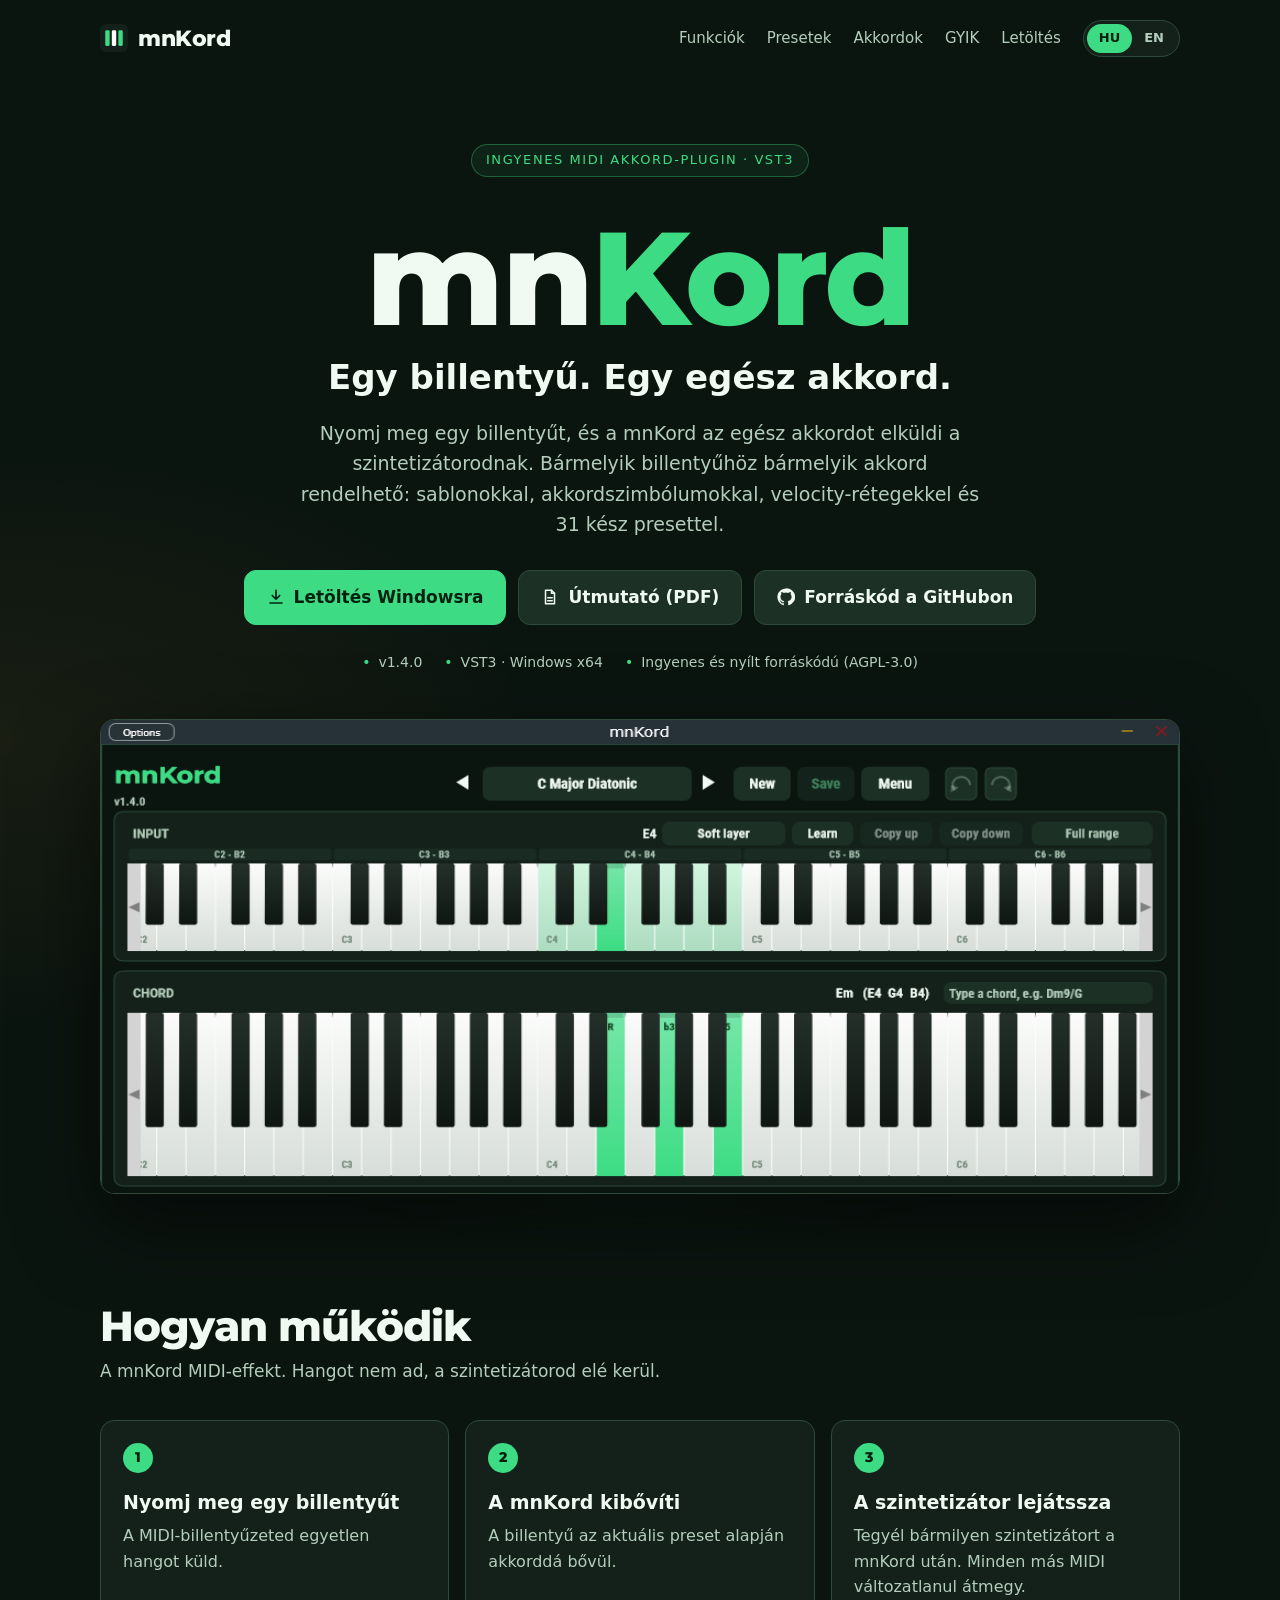
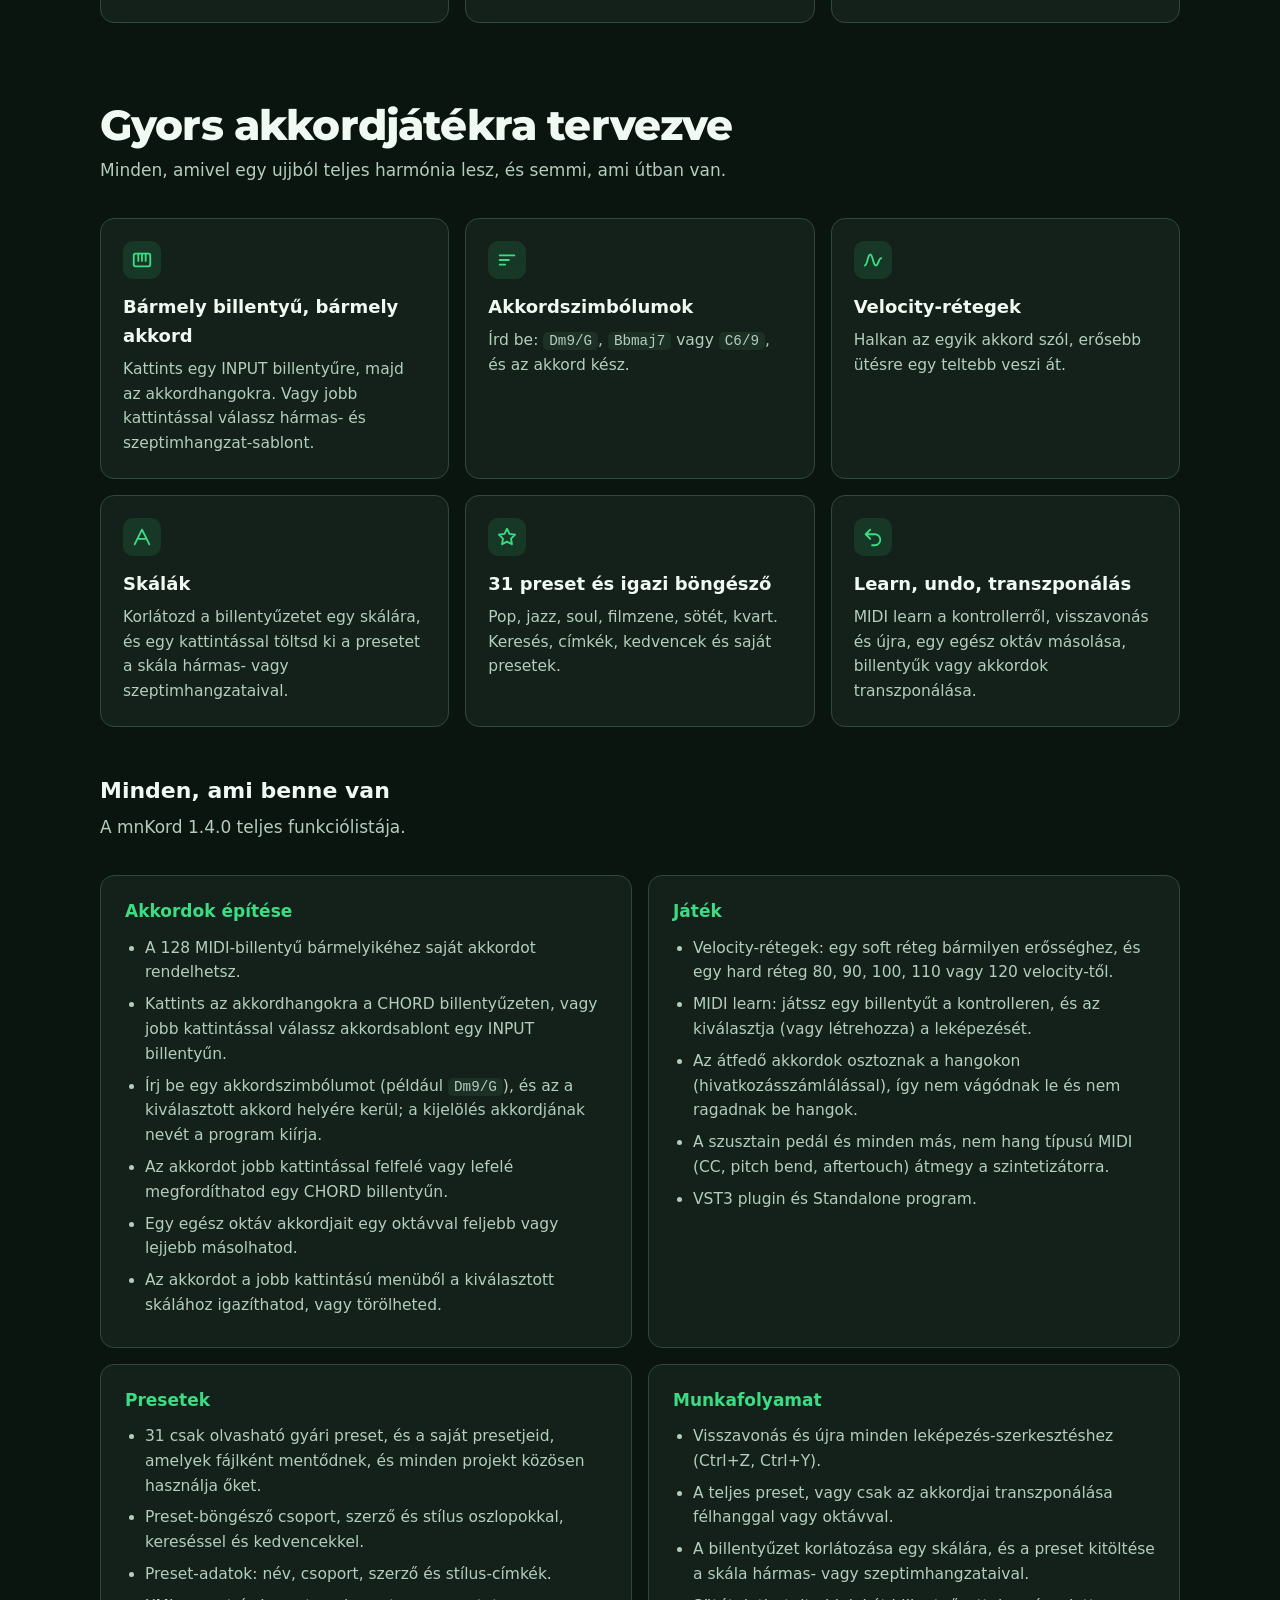
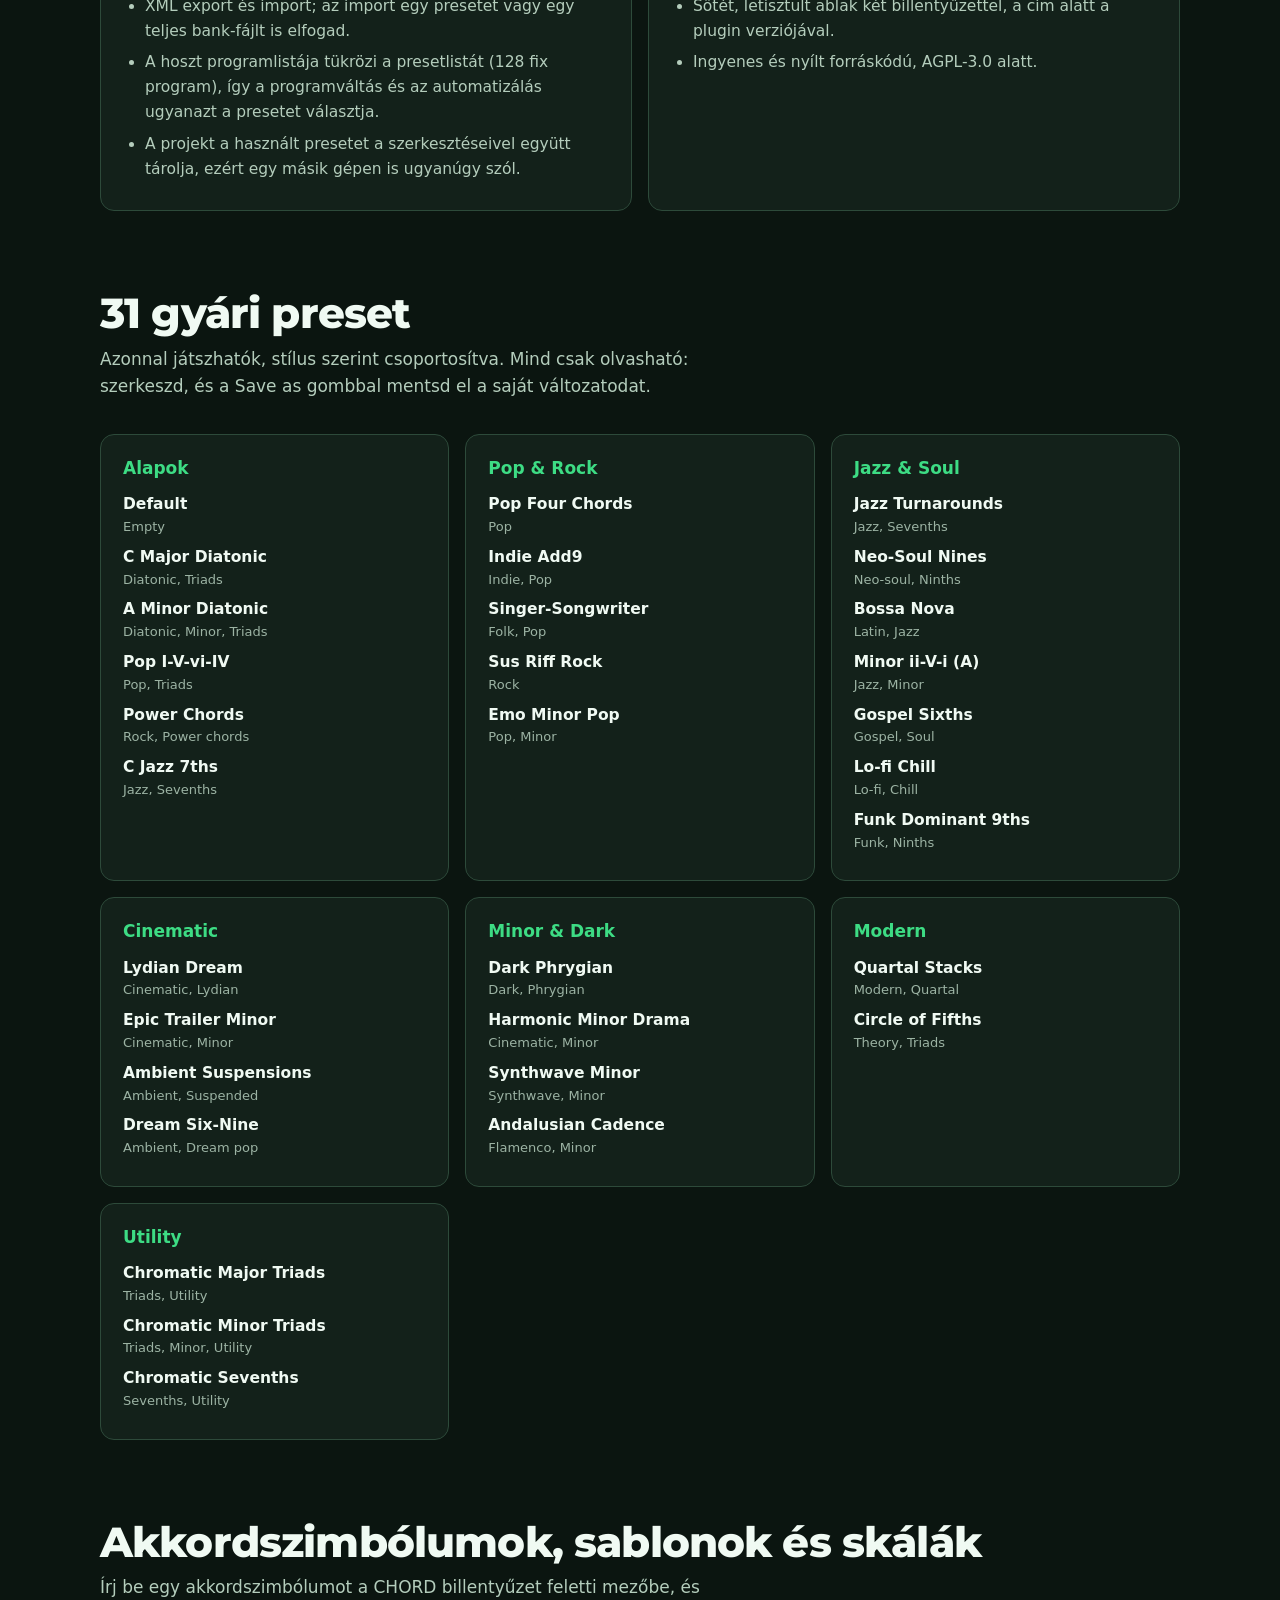
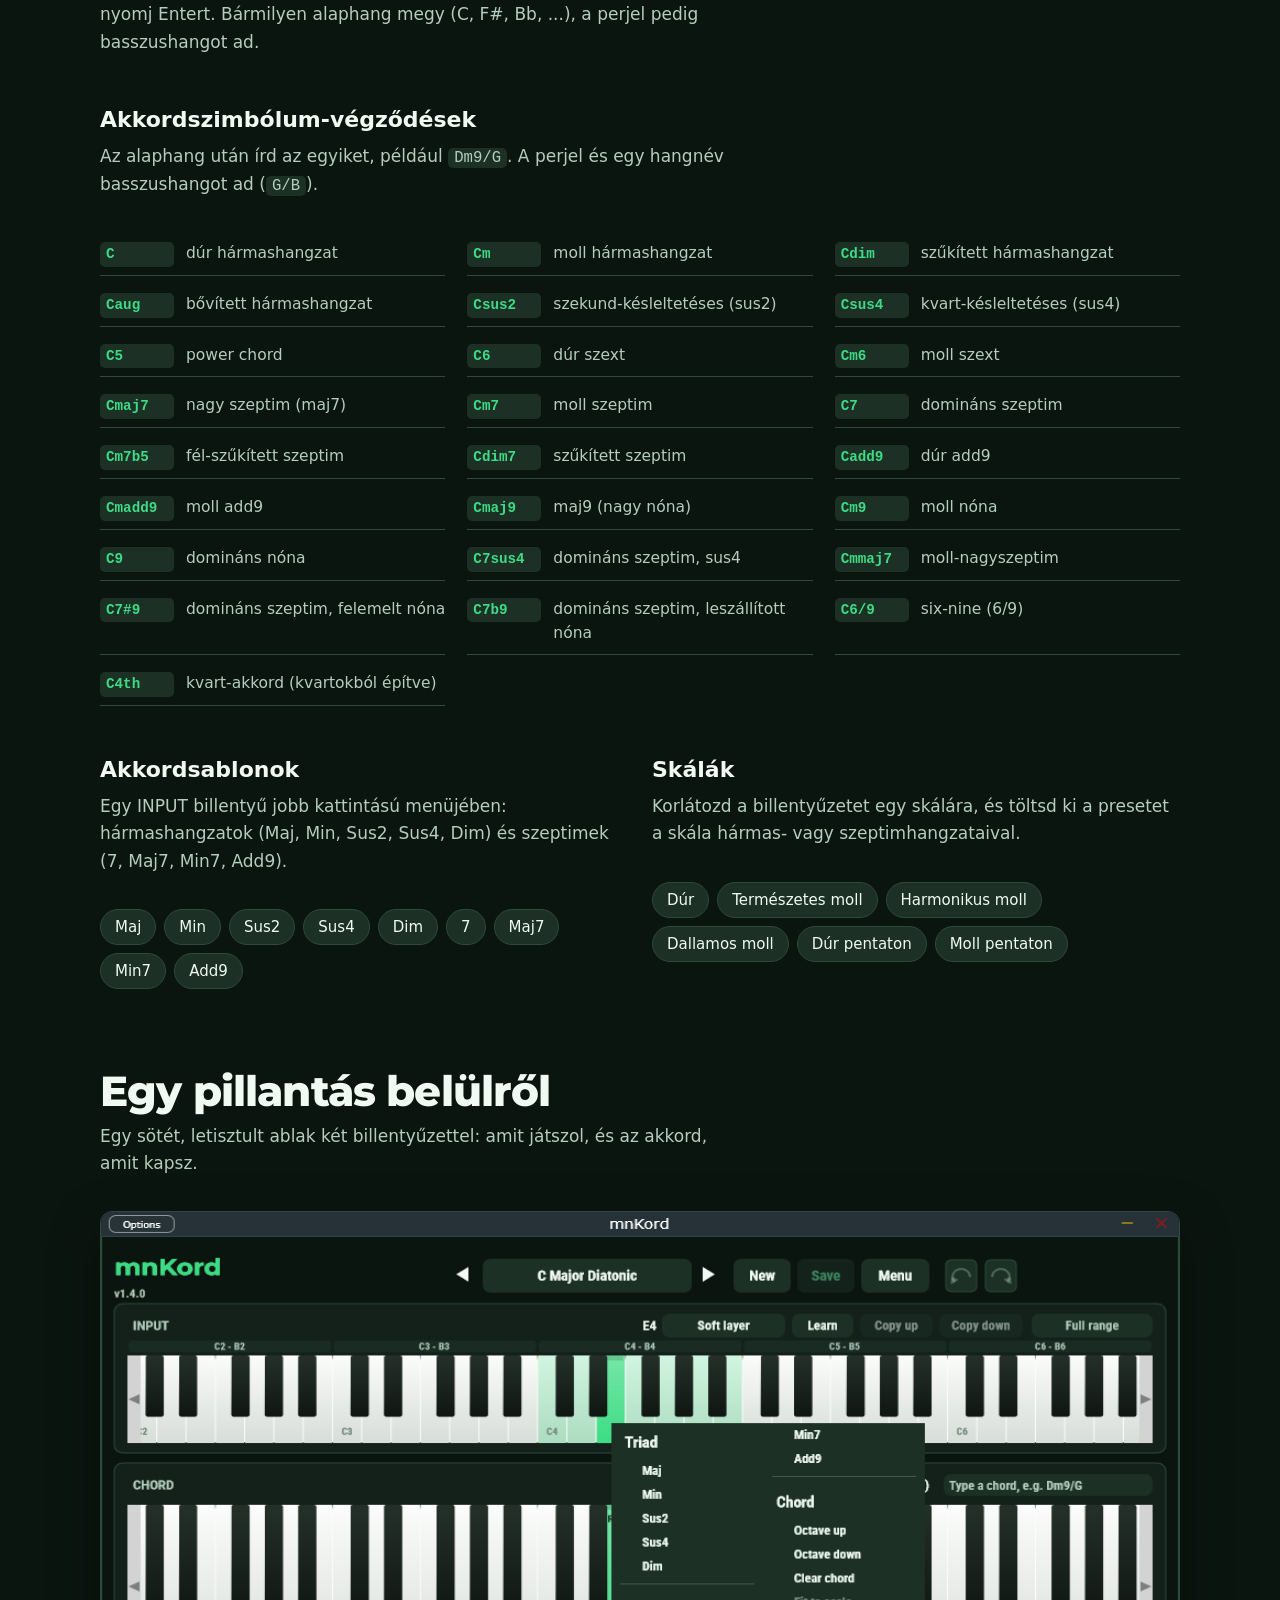
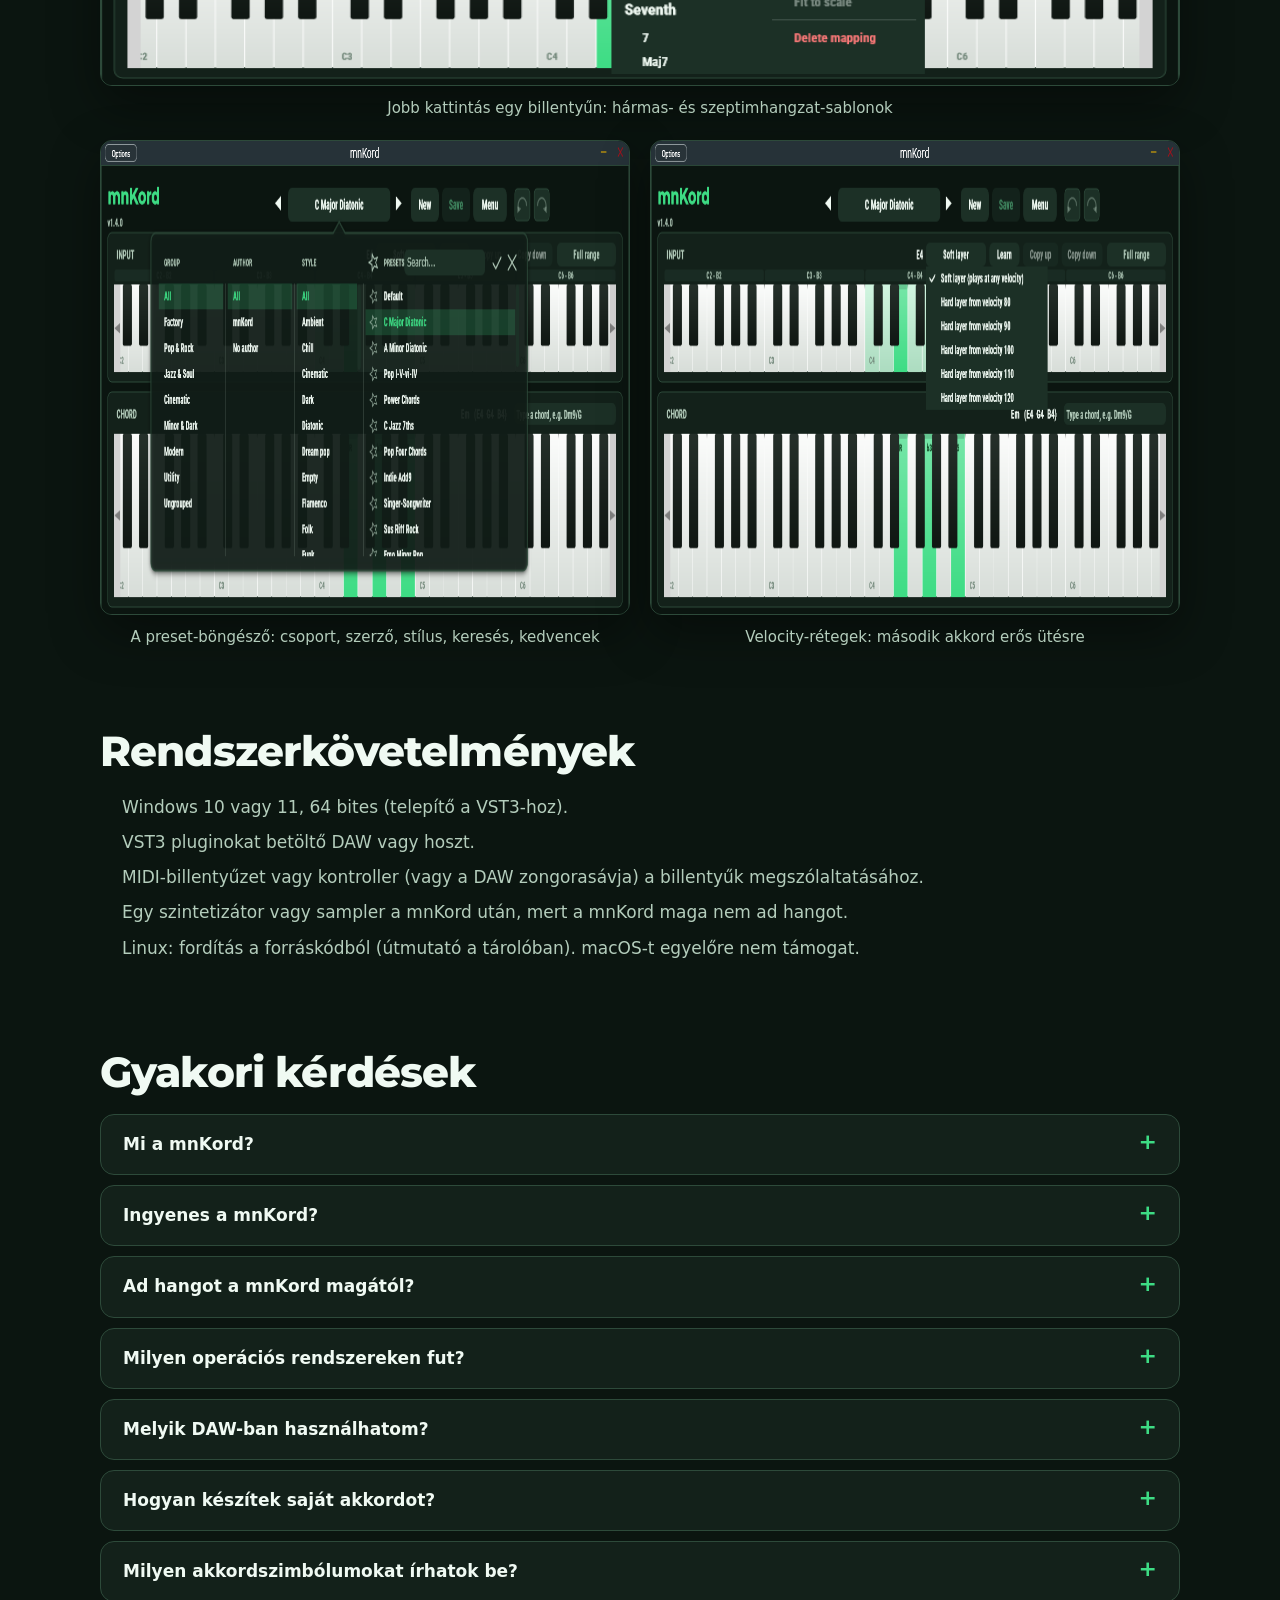
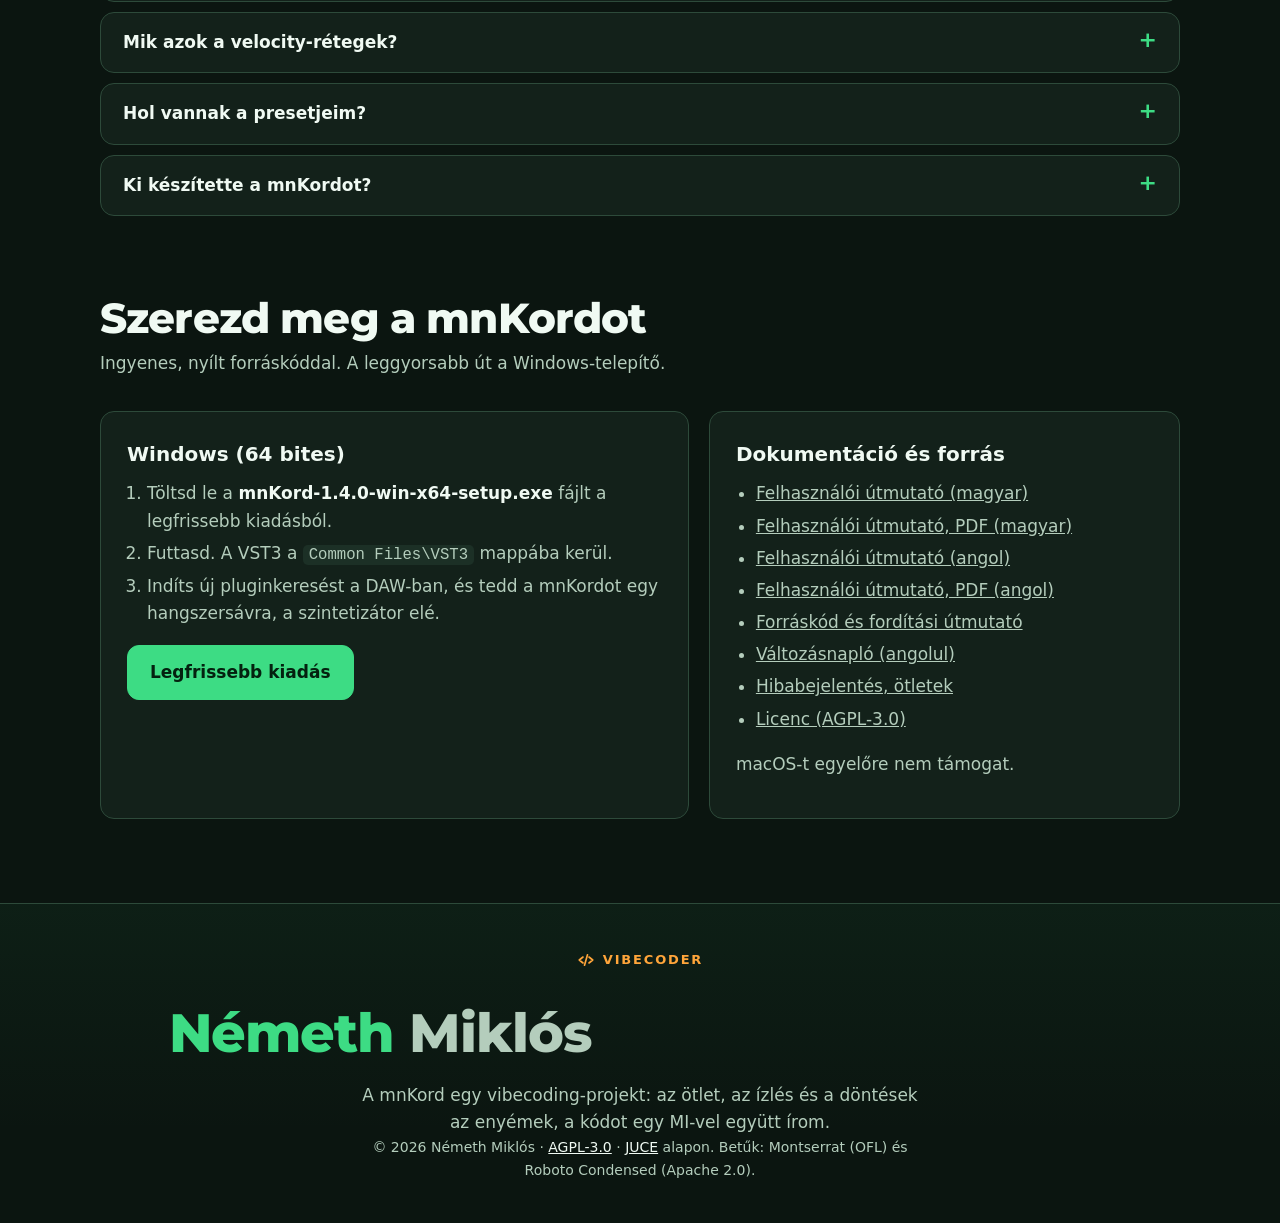
==== docs/hu/index.html @ 5cc50a3b "Update the screenshots, PDFs and home page for 1.4.0 The screenshots show the shared look; the page " ====
<!doctype html>
<html lang="hu">
<head>
<meta charset="utf-8">
<meta name="viewport" content="width=device-width, initial-scale=1">
<title>mnKord – ingyenes MIDI akkord-plugin (VST3) Windowsra</title>
<meta name="description" content="A mnKord egy ingyenes MIDI akkord-plugin (VST3) Windowsra: egy billentyűvel egész akkordot játszol. Akkordszimbólumok, velocity-rétegek, skálák és 31 gyári preset.">
<meta name="robots" content="index, follow, max-image-preview:large">
<meta name="author" content="Németh Miklós">
<link rel="canonical" href="https://miklosnemeth.github.io/mnkord/hu/">
<link rel="alternate" hreflang="en" href="https://miklosnemeth.github.io/mnkord/">
<link rel="alternate" hreflang="hu" href="https://miklosnemeth.github.io/mnkord/hu/">
<link rel="alternate" hreflang="x-default" href="https://miklosnemeth.github.io/mnkord/">
<meta property="og:type" content="website">
<meta property="og:site_name" content="mnKord">
<meta property="og:title" content="mnKord – ingyenes MIDI akkord-plugin (VST3) Windowsra">
<meta property="og:description" content="A mnKord egy ingyenes MIDI akkord-plugin (VST3) Windowsra: egy billentyűvel egész akkordot játszol. Akkordszimbólumok, velocity-rétegek, skálák és 31 gyári preset.">
<meta property="og:url" content="https://miklosnemeth.github.io/mnkord/hu/">
<meta property="og:locale" content="hu_HU">
<meta property="og:locale:alternate" content="en_US">
<meta property="og:image" content="https://miklosnemeth.github.io/mnkord/images/main.png">
<meta property="og:image:width" content="980">
<meta property="og:image:height" content="475">
<meta property="og:image:alt" content="A mnKord ablaka az INPUT és a CHORD billentyűzettel">
<meta name="twitter:card" content="summary_large_image">
<meta name="twitter:title" content="mnKord – ingyenes MIDI akkord-plugin (VST3) Windowsra">
<meta name="twitter:description" content="A mnKord egy ingyenes MIDI akkord-plugin (VST3) Windowsra: egy billentyűvel egész akkordot játszol. Akkordszimbólumok, velocity-rétegek, skálák és 31 gyári preset.">
<meta name="twitter:image" content="https://miklosnemeth.github.io/mnkord/images/main.png">
<meta name="color-scheme" content="dark">
<meta name="theme-color" content="#0b1510">
<link rel="icon" href="data:image/svg+xml,%3Csvg xmlns='http://www.w3.org/2000/svg' viewBox='0 0 32 32'%3E%3Crect width='32' height='32' rx='7' fill='%230b1510'/%3E%3Crect x='6' y='7' width='5' height='18' rx='1.5' fill='%233ddc84'/%3E%3Crect x='13.5' y='7' width='5' height='18' rx='1.5' fill='%23fbfcfb'/%3E%3Crect x='21' y='7' width='5' height='18' rx='1.5' fill='%233ddc84'/%3E%3C/svg%3E">
<link rel="preload" href="../assets/fonts/Montserrat.ttf" as="font" type="font/ttf" crossorigin>
<style>
@font-face { font-family: 'Montserrat'; src: url(../assets/fonts/Montserrat.ttf) format('truetype'); font-weight: 100 900; font-display: swap; }
@font-face { font-family: 'Roboto Condensed'; src: url(../assets/fonts/RobotoCondensed.ttf) format('truetype'); font-weight: 100 900; font-display: swap; }

:root {
  --bg: #0b1510;
  --panel: #13211a;
  --line: #2d4a3a;
  --control: #1c3026;
  --text: #f0faf3;
  --muted: #b4cdbc;
  --accent: #3ddc84;
  --accent-ink: #04210f;
  --playing: #ffa53a;
  --radius: 14px;
}
* { box-sizing: border-box; }
html { scroll-behavior: smooth; }
body {
  margin: 0;
  background:
    radial-gradient(1100px 520px at 78% -8%, rgba(61, 220, 132, 0.13), transparent 60%),
    radial-gradient(900px 480px at 0% 8%, rgba(255, 165, 58, 0.06), transparent 60%),
    var(--bg);
  color: var(--text);
  font-family: 'Segoe UI', system-ui, -apple-system, Roboto, sans-serif;
  font-size: 17px;
  line-height: 1.6;
  -webkit-font-smoothing: antialiased;
}
a { color: inherit; }
img { max-width: 100%; display: block; }
.wrap { width: min(1080px, 100% - 40px); margin-inline: auto; }
.display { font-family: 'Montserrat', 'Segoe UI', sans-serif; font-weight: 800; letter-spacing: -0.02em; }
.condensed { font-family: 'Roboto Condensed', 'Segoe UI', sans-serif; font-weight: 700; }


/* top bar */
.top { display: flex; align-items: center; justify-content: space-between; padding: 20px 0; gap: 16px; }
.brand { font-size: 22px; text-decoration: none; display: flex; align-items: center; gap: 10px; }
.brand svg { width: 28px; height: 28px; }
.nav { display: flex; align-items: center; gap: 22px; font-size: 15px; color: var(--muted); }
.nav a { text-decoration: none; }
.nav a:hover { color: var(--text); }

/* hero */
.hero { padding: 54px 0 30px; text-align: center; }
.eyebrow { display: inline-block; font-size: 13px; letter-spacing: 0.12em; text-transform: uppercase; color: var(--accent); border: 1px solid rgba(61, 220, 132, 0.35); background: rgba(61, 220, 132, 0.07); padding: 5px 14px; border-radius: 999px; }
.hero h1 { font-size: clamp(64px, 13vw, 132px); line-height: 1; margin: 22px 0 6px; }
.hero h1 span { color: var(--accent); }
.tagline { font-size: clamp(22px, 3.6vw, 34px); font-weight: 700; margin: 0 0 14px; }
.lede { max-width: 680px; margin: 0 auto 30px; color: var(--muted); font-size: 19px; }
.cta { display: flex; flex-wrap: wrap; gap: 12px; justify-content: center; }
.btn { display: inline-flex; align-items: center; gap: 9px; padding: 13px 22px; border-radius: 12px; font-weight: 700; text-decoration: none; border: 1px solid var(--line); background: var(--control); color: var(--text); transition: transform .12s, background .12s; }
.btn:hover { transform: translateY(-1px); background: #284536; }
.btn.primary { background: var(--accent); color: var(--accent-ink); border-color: var(--accent); }
.btn.primary:hover { background: #62e898; }
.btn svg { width: 18px; height: 18px; }
.facts { display: flex; flex-wrap: wrap; justify-content: center; gap: 8px 22px; margin: 26px 0 0; padding: 0; list-style: none; color: var(--muted); font-size: 14px; }
.facts li::before { content: "•"; color: var(--accent); margin-right: 8px; }

.shot { margin: 46px auto 0; position: relative; }
.shot::before { content: ""; position: absolute; inset: 8% 6% -4%; background: radial-gradient(closest-side, rgba(61, 220, 132, 0.28), transparent); filter: blur(34px); z-index: -1; }
.shot img { border-radius: var(--radius); border: 1px solid var(--line); box-shadow: 0 30px 80px rgba(0, 0, 0, 0.55); width: 100%; }

/* sections */
section { padding: 78px 0 0; }
h2 { font-size: clamp(28px, 4.4vw, 42px); margin: 0 0 8px; line-height: 1.15; }
.sub { color: var(--muted); max-width: 640px; margin: 0 0 34px; }

.steps { display: grid; grid-template-columns: repeat(3, 1fr); gap: 16px; counter-reset: step; }
.step { background: var(--panel); border: 1px solid var(--line); border-radius: var(--radius); padding: 22px; position: relative; }
.step::before { counter-increment: step; content: counter(step); font-family: 'Montserrat', sans-serif; font-weight: 800; font-size: 14px; color: var(--accent-ink); background: var(--accent); width: 30px; height: 30px; border-radius: 50%; display: grid; place-items: center; margin-bottom: 14px; }
.step h3 { margin: 0 0 6px; font-size: 19px; }
.step p { margin: 0; color: var(--muted); font-size: 16px; }

.cards { display: grid; grid-template-columns: repeat(3, 1fr); gap: 16px; }
.card { background: var(--panel); border: 1px solid var(--line); border-radius: var(--radius); padding: 22px; transition: border-color .15s, transform .15s; }
.card:hover { border-color: rgba(61, 220, 132, 0.5); transform: translateY(-2px); }
.card .ic { width: 38px; height: 38px; border-radius: 10px; background: rgba(61, 220, 132, 0.12); color: var(--accent); display: grid; place-items: center; margin-bottom: 14px; }
.card .ic svg { width: 22px; height: 22px; }
.card h3 { margin: 0 0 6px; font-size: 18px; }
.card p { margin: 0; color: var(--muted); font-size: 15.5px; }
code { font-family: Consolas, 'Cascadia Mono', monospace; font-size: 0.92em; background: var(--control); padding: 1px 6px; border-radius: 5px; }

.gallery { display: grid; grid-template-columns: repeat(2, 1fr); gap: 20px; }
.gallery figure { margin: 0; }
.gallery figure:first-child { grid-column: 1 / -1; }
.gallery img { border-radius: 12px; border: 1px solid var(--line); box-shadow: 0 18px 50px rgba(0, 0, 0, 0.4); width: 100%; }
.gallery figcaption { color: var(--muted); font-size: 15px; margin-top: 10px; text-align: center; }

.get { display: grid; grid-template-columns: 1.25fr 1fr; gap: 20px; }
.box { background: var(--panel); border: 1px solid var(--line); border-radius: var(--radius); padding: 26px; }
.box h3 { margin: 0 0 10px; font-size: 20px; }
.box ol, .box ul { margin: 0 0 18px; padding-left: 20px; color: var(--muted); }
.box li { margin: 5px 0; }
.box p { color: var(--muted); margin: 0 0 14px; }
.box strong { color: var(--text); }

/* author */
.author { margin-top: 84px; padding: 46px 0 52px; border-top: 1px solid var(--line); background: linear-gradient(180deg, rgba(61, 220, 132, 0.05), transparent 70%); text-align: center; }
.author .tag { display: inline-flex; align-items: center; gap: 8px; font-size: 13px; letter-spacing: 0.14em; text-transform: uppercase; color: var(--playing); font-weight: 700; }
.author .name { font-size: clamp(30px, 6vw, 54px); margin: 12px 0 6px; }
.author .name b { color: var(--accent); font-weight: inherit; }
.author p { margin: 0 auto; max-width: 560px; color: var(--muted); }
.legal { margin-top: 26px; font-size: 14px; color: var(--muted); }
.legal a { color: var(--text); }

@media (max-width: 860px) {
  .steps, .cards, .get { grid-template-columns: 1fr; }
  .gallery { grid-template-columns: 1fr; }
  .nav a.hide-sm { display: none; }
  body { font-size: 16px; }
}
@media (prefers-reduced-motion: reduce) { html { scroll-behavior: auto; } * { transition: none !important; } }

/* language links */
.lang { display: inline-flex; border: 1px solid var(--line); border-radius: 999px; padding: 3px; background: var(--panel); font-size: 13px; font-weight: 700; }
.lang .cur, .lang a { padding: 4px 12px; border-radius: 999px; }
.lang .cur { background: var(--accent); color: var(--accent-ink); }
.lang a { color: var(--muted); }
.lang a:hover { color: var(--text); }

/* accessibility */
.sr-only { position: absolute; width: 1px; height: 1px; margin: -1px; padding: 0; overflow: hidden; clip: rect(0 0 0 0); white-space: nowrap; border: 0; }
.skip { position: absolute; left: 12px; top: -60px; background: var(--accent); color: var(--accent-ink); padding: 10px 16px; border-radius: 10px; font-weight: 700; z-index: 10; text-decoration: none; }
.skip:focus { top: 12px; }

/* lists */
ul.cards, ol.steps, ul.facts, ul.chips, ul.symbols, ul.plain { list-style: none; }
ol.steps, ul.cards { margin: 0; padding: 0; }
.listh { font-size: 22px; margin: 46px 0 6px; }
.featlists { display: grid; grid-template-columns: repeat(2, 1fr); gap: 16px; margin-top: 18px; }
.fl { background: var(--panel); border: 1px solid var(--line); border-radius: var(--radius); padding: 22px 24px; }
.fl h4 { margin: 0 0 10px; font-size: 17px; color: var(--accent); }
.fl ul { margin: 0; padding-left: 20px; color: var(--muted); font-size: 15.5px; }
.fl li { margin: 7px 0; }

.presetgroups { display: grid; grid-template-columns: repeat(3, 1fr); gap: 16px; }
.pg { background: var(--panel); border: 1px solid var(--line); border-radius: var(--radius); padding: 20px 22px; }
.pg h3 { margin: 0 0 10px; font-size: 17px; color: var(--accent); }
.pg ul { list-style: none; margin: 0; padding: 0; font-size: 15.5px; }
.pg li { margin: 7px 0; color: var(--muted); }
.pg li strong { color: var(--text); font-weight: 600; }
.pg .tags { display: block; font-size: 13px; color: var(--muted); opacity: 0.85; }

.symbols { display: grid; grid-template-columns: repeat(3, 1fr); gap: 8px 22px; margin: 18px 0 0; padding: 0; }
.symbols li { display: flex; gap: 12px; align-items: baseline; padding: 8px 0; border-bottom: 1px solid var(--line); font-size: 15.5px; }
.symbols code { min-width: 74px; color: var(--accent); font-weight: 700; }
.symbols span { color: var(--muted); }
.twocol { display: grid; grid-template-columns: 1fr 1fr; gap: 24px; }
.chips { display: flex; flex-wrap: wrap; gap: 8px; margin: 14px 0 0; padding: 0; }
.chips li { background: var(--control); border: 1px solid var(--line); border-radius: 999px; padding: 5px 14px; font-size: 15px; }
.plain { margin: 18px 0 0; padding-left: 22px; list-style: disc; color: var(--muted); }
.plain li { margin: 8px 0; }

.faq { display: grid; gap: 10px; margin-top: 18px; }
.faq details { background: var(--panel); border: 1px solid var(--line); border-radius: var(--radius); padding: 0 22px; }
.faq summary { cursor: pointer; padding: 16px 0; font-weight: 700; font-size: 17px; list-style: none; display: flex; justify-content: space-between; gap: 16px; }
.faq summary::-webkit-details-marker { display: none; }
.faq summary::after { content: "+"; color: var(--accent); font-size: 22px; line-height: 1; }
.faq details[open] summary::after { content: "–"; }
.faq details p { margin: 0 0 18px; color: var(--muted); }

@media (max-width: 860px) {
  .featlists, .presetgroups, .symbols, .twocol { grid-template-columns: 1fr; }
}
.btn:focus-visible, a:focus-visible, summary:focus-visible { outline: 2px solid var(--accent); outline-offset: 3px; }

</style>
<script type="application/ld+json">
{
 "@context": "https://schema.org",
 "@graph": [
  {
   "@type": "WebSite",
   "@id": "https://miklosnemeth.github.io/mnkord/#website",
   "url": "https://miklosnemeth.github.io/mnkord/",
   "name": "mnKord",
   "inLanguage": [
    "en",
    "hu"
   ],
   "publisher": {
    "@id": "https://miklosnemeth.github.io/mnkord/#author"
   }
  },
  {
   "@type": "Person",
   "@id": "https://miklosnemeth.github.io/mnkord/#author",
   "name": "Miklós Németh",
   "alternateName": "Németh Miklós",
   "url": "https://github.com/miklosnemeth",
   "jobTitle": "Vibecoder"
  },
  {
   "@type": "SoftwareApplication",
   "@id": "https://miklosnemeth.github.io/mnkord/#app",
   "name": "mnKord",
   "url": "https://miklosnemeth.github.io/mnkord/hu/",
   "description": "A mnKord egy ingyenes MIDI akkord-plugin (VST3) Windowsra: egy billentyűvel egész akkordot játszol. Akkordszimbólumok, velocity-rétegek, skálák és 31 gyári preset.",
   "inLanguage": "hu",
   "applicationCategory": "MultimediaApplication",
   "applicationSubCategory": "MIDI effect, VST3 audio plugin",
   "operatingSystem": "Windows 10, Windows 11",
   "softwareVersion": "1.4.0",
   "downloadUrl": "https://github.com/miklosnemeth/mnkord/releases/latest",
   "installUrl": "https://github.com/miklosnemeth/mnkord/releases/latest",
   "fileFormat": "application/vnd.steinberg.vst3",
   "softwareRequirements": "A DAW that hosts VST3 plugins",
   "license": "https://www.gnu.org/licenses/agpl-3.0.html",
   "isAccessibleForFree": true,
   "offers": {
    "@type": "Offer",
    "price": "0",
    "priceCurrency": "USD"
   },
   "author": {
    "@id": "https://miklosnemeth.github.io/mnkord/#author"
   },
   "image": "https://miklosnemeth.github.io/mnkord/images/main.png",
   "screenshot": [
    "https://miklosnemeth.github.io/mnkord/images/chord-templates.png",
    "https://miklosnemeth.github.io/mnkord/images/preset-browser.png",
    "https://miklosnemeth.github.io/mnkord/images/velocity-layers.png",
    "https://miklosnemeth.github.io/mnkord/images/main.png"
   ],
   "featureList": [
    "A 128 MIDI-billentyű bármelyikéhez saját akkordot rendelhetsz.",
    "Kattints az akkordhangokra a CHORD billentyűzeten, vagy jobb kattintással válassz akkordsablont egy INPUT billentyűn.",
    "Írj be egy akkordszimbólumot (például Dm9/G), és az a kiválasztott akkord helyére kerül; a kijelölés akkordjának nevét a program kiírja.",
    "Az akkordot jobb kattintással felfelé vagy lefelé megfordíthatod egy CHORD billentyűn.",
    "Egy egész oktáv akkordjait egy oktávval feljebb vagy lejjebb másolhatod.",
    "Az akkordot a jobb kattintású menüből a kiválasztott skálához igazíthatod, vagy törölheted.",
    "Velocity-rétegek: egy soft réteg bármilyen erősséghez, és egy hard réteg 80, 90, 100, 110 vagy 120 velocity-től.",
    "MIDI learn: játssz egy billentyűt a kontrolleren, és az kiválasztja (vagy létrehozza) a leképezését.",
    "Az átfedő akkordok osztoznak a hangokon (hivatkozásszámlálással), így nem vágódnak le és nem ragadnak be hangok.",
    "A szusztain pedál és minden más, nem hang típusú MIDI (CC, pitch bend, aftertouch) átmegy a szintetizátorra.",
    "VST3 plugin és Standalone program.",
    "31 csak olvasható gyári preset, és a saját presetjeid, amelyek fájlként mentődnek, és minden projekt közösen használja őket.",
    "Preset-böngésző csoport, szerző és stílus oszlopokkal, kereséssel és kedvencekkel.",
    "Preset-adatok: név, csoport, szerző és stílus-címkék.",
    "XML export és import; az import egy presetet vagy egy teljes bank-fájlt is elfogad.",
    "A hoszt programlistája tükrözi a presetlistát (128 fix program), így a programváltás és az automatizálás ugyanazt a presetet választja.",
    "A projekt a használt presetet a szerkesztéseivel együtt tárolja, ezért egy másik gépen is ugyanúgy szól.",
    "Visszavonás és újra minden leképezés-szerkesztéshez (Ctrl+Z, Ctrl+Y).",
    "A teljes preset, vagy csak az akkordjai transzponálása félhanggal vagy oktávval.",
    "A billentyűzet korlátozása egy skálára, és a preset kitöltése a skála hármas- vagy szeptimhangzataival.",
    "Sötét, letisztult ablak két billentyűzettel, a cím alatt a plugin verziójával.",
    "Ingyenes és nyílt forráskódú, AGPL-3.0 alatt."
   ]
  },
  {
   "@type": "FAQPage",
   "@id": "https://miklosnemeth.github.io/mnkord/hu/#faq",
   "inLanguage": "hu",
   "mainEntity": [
    {
     "@type": "Question",
     "name": "Mi a mnKord?",
     "acceptedAnswer": {
      "@type": "Answer",
      "text": "A mnKord egy ingyenes MIDI akkord-plugin (VST3) Windowsra. Megnyomsz egy billentyűt, és egy egész akkordot küld a szintetizátorodnak. Minden billentyűnek saját akkordja lehet, amit sablonokkal, akkordszimbólumokkal vagy a hangokra kattintva állítasz be."
     }
    },
    {
     "@type": "Question",
     "name": "Ingyenes a mnKord?",
     "acceptedAnswer": {
      "@type": "Answer",
      "text": "Igen. A mnKord szabad szoftver a GNU Affero General Public License v3.0 alatt, a forráskódja nyílt a GitHubon."
     }
    },
    {
     "@type": "Question",
     "name": "Ad hangot a mnKord magától?",
     "acceptedAnswer": {
      "@type": "Answer",
      "text": "Nem. MIDI-effekt: egy hangból akkordot csinál, a hangot a mögötte lévő szintetizátor vagy sampler adja. Tedd egy hangszersávra, a szintetizátor elé."
     }
    },
    {
     "@type": "Question",
     "name": "Milyen operációs rendszereken fut?",
     "acceptedAnswer": {
      "@type": "Answer",
      "text": "Windows 10-re és 11-re (64 bites) van telepítő. Linuxon a forráskódból lefordíthatod. macOS-t egyelőre nem támogat."
     }
    },
    {
     "@type": "Question",
     "name": "Melyik DAW-ban használhatom?",
     "acceptedAnswer": {
      "@type": "Answer",
      "text": "A mnKord szabványos VST3 plugin, ezért minden DAW betöltheti, amelyik Windowson VST3 pluginokat hosztol. Hogy a MIDI hogyan jut a következő pluginhoz, DAW-onként más; a lépések az útmutatóban vannak."
     }
    },
    {
     "@type": "Question",
     "name": "Hogyan készítek saját akkordot?",
     "acceptedAnswer": {
      "@type": "Answer",
      "text": "Kattints egy billentyűre az INPUT billentyűzeten, majd a hangokra a CHORD billentyűzeten. Jobb kattintással akkordsablonokat is kapsz, vagy beírhatsz egy akkordszimbólumot (például Dm9/G) a CHORD billentyűzet feletti mezőbe."
     }
    },
    {
     "@type": "Question",
     "name": "Milyen akkordszimbólumokat írhatok be?",
     "acceptedAnswer": {
      "@type": "Answer",
      "text": "Hármashangzatokat, sus akkordokat, power chordot, szextet, szeptimeket, nónákat, add9-et, módosított szeptimeket (7b9, 7#9), 6/9-et, kvart-akkordokat és basszushangos (perjeles) akkordokat, bármilyen alaphanggal. A teljes lista ezen az oldalon van."
     }
    },
    {
     "@type": "Question",
     "name": "Mik azok a velocity-rétegek?",
     "acceptedAnswer": {
      "@type": "Answer",
      "text": "Egy billentyűnek lehet egy második, hard rétege saját akkorddal. A soft réteg helyett az szól, ha legalább olyan erősen ütöd le a billentyűt, mint a választott küszöb (80, 90, 100, 110 vagy 120)."
     }
    },
    {
     "@type": "Question",
     "name": "Hol vannak a presetjeim?",
     "acceptedAnswer": {
      "@type": "Answer",
      "text": "A saját presetjeid fájlok a Documents\\MNAudio\\mnKord\\User mappában, minden projekt közösen használja őket. A DAW-projekt a használt presetet a szerkesztéseivel együtt is tárolja, ezért egy másik gépen is ugyanúgy szól."
     }
    },
    {
     "@type": "Question",
     "name": "Ki készítette a mnKordot?",
     "acceptedAnswer": {
      "@type": "Answer",
      "text": "A mnKordot Németh Miklós készítette vibecoding-projektként: az ötlet, az ízlés és a döntések az övéi, a kódot egy MI-vel együtt írja."
     }
    }
   ]
  }
 ]
}
</script>
</head>
<body>
<a class="skip" href="#main">Ugrás a tartalomra</a>
<div class="wrap">
  <header class="top">
    <a class="brand display" href="../" aria-label="mnKord"><svg viewBox="0 0 32 32" aria-hidden="true"><rect width="32" height="32" rx="7" fill="#13211a"/><rect x="6" y="7" width="5" height="18" rx="1.5" fill="#3ddc84"/><rect x="13.5" y="7" width="5" height="18" rx="1.5" fill="#fbfcfb"/><rect x="21" y="7" width="5" height="18" rx="1.5" fill="#3ddc84"/></svg>mnKord</a>
    <nav class="nav" aria-label="Főmenü">
      <a class="hide-sm" href="#features">Funkciók</a>
      <a class="hide-sm" href="#presets">Presetek</a>
      <a class="hide-sm" href="#chords">Akkordok</a>
      <a class="hide-sm" href="#faq">GYIK</a>
      <a class="hide-sm" href="#get">Letöltés</a>
      <span class="lang" role="group" aria-label="Language / Nyelv"><span class="cur" aria-current="true">HU</span><a href="../" hreflang="en" lang="en" title="English">EN</a></span>
    </nav>
  </header>
  <main id="main">
    <div class="hero">
      <p class="eyebrow">Ingyenes MIDI akkord-plugin · VST3</p>
      <h1 class="display">mn<span>Kord</span><span class="sr-only"> – ingyenes MIDI akkord-plugin Windowsra (VST3)</span></h1>
      <p class="tagline">Egy billentyű. Egy egész akkord.</p>
      <p class="lede">Nyomj meg egy billentyűt, és a mnKord az egész akkordot elküldi a szintetizátorodnak. Bármelyik billentyűhöz bármelyik akkord rendelhető: sablonokkal, akkordszimbólumokkal, velocity-rétegekkel és 31 kész presettel.</p>
      <div class="cta">
        <a class="btn primary" href="https://github.com/miklosnemeth/mnkord/releases/latest"><svg viewBox="0 0 24 24" fill="none" stroke="currentColor" stroke-width="2.2" stroke-linecap="round" stroke-linejoin="round" aria-hidden="true"><path d="M12 3v12m0 0-5-5m5 5 5-5M4 20h16"/></svg>Letöltés Windowsra</a>
        <a class="btn" href="../mnKord-Felhasznaloi-utmutato.pdf"><svg viewBox="0 0 24 24" fill="none" stroke="currentColor" stroke-width="2" stroke-linecap="round" stroke-linejoin="round" aria-hidden="true"><path d="M6 3h8l4 4v14H6z"/><path d="M14 3v4h4M9 13h6M9 17h6"/></svg>Útmutató (PDF)</a>
        <a class="btn" href="https://github.com/miklosnemeth/mnkord"><svg viewBox="0 0 24 24" fill="currentColor" aria-hidden="true"><path d="M12 .5a11.5 11.5 0 0 0-3.64 22.41c.58.1.79-.25.79-.56v-2c-3.2.7-3.88-1.37-3.88-1.37-.52-1.33-1.28-1.69-1.28-1.69-1.04-.71.08-.7.08-.7 1.15.08 1.76 1.19 1.76 1.19 1.03 1.76 2.69 1.25 3.35.96.1-.75.4-1.25.73-1.54-2.55-.29-5.24-1.28-5.24-5.69 0-1.26.45-2.28 1.19-3.09-.12-.29-.52-1.46.11-3.05 0 0 .97-.31 3.17 1.18a11 11 0 0 1 5.78 0c2.2-1.49 3.17-1.18 3.17-1.18.63 1.59.23 2.76.11 3.05.74.81 1.19 1.83 1.19 3.09 0 4.42-2.69 5.39-5.25 5.68.41.36.78 1.06.78 2.14v3.17c0 .31.21.67.8.56A11.5 11.5 0 0 0 12 .5Z"/></svg>Forráskód a GitHubon</a>
      </div>
      <ul class="facts">
        <li>v1.4.0</li>
        <li>VST3 · Windows x64</li>
        <li>Ingyenes és nyílt forráskódú (AGPL-3.0)</li>
      </ul>
      <div class="shot"><img src="../images/main.png" width="980" height="475" alt="A mnKord ablaka: INPUT és CHORD billentyűzet, preset-sáv"></div>
    </div>
    <section aria-labelledby="how">
      <h2 id="how" class="display">Hogyan működik</h2>
      <p class="sub">A mnKord MIDI-effekt. Hangot nem ad, a szintetizátorod elé kerül.</p>
      <ol class="steps">
        <li class="step"><h3>Nyomj meg egy billentyűt</h3><p>A MIDI-billentyűzeted egyetlen hangot küld.</p></li>
        <li class="step"><h3>A mnKord kibővíti</h3><p>A billentyű az aktuális preset alapján akkorddá bővül.</p></li>
        <li class="step"><h3>A szintetizátor lejátssza</h3><p>Tegyél bármilyen szintetizátort a mnKord után. Minden más MIDI változatlanul átmegy.</p></li>
      </ol>
    </section>
    <section id="features" aria-labelledby="feat">
      <h2 id="feat" class="display">Gyors akkordjátékra tervezve</h2>
      <p class="sub">Minden, amivel egy ujjból teljes harmónia lesz, és semmi, ami útban van.</p>
      <ul class="cards">
        <li class="card"><div class="ic"><svg viewBox="0 0 24 24" fill="none" stroke="currentColor" stroke-width="2" stroke-linecap="round" stroke-linejoin="round" aria-hidden="true"><rect x="3" y="5" width="18" height="14" rx="2"/><path d="M8 5v8M12 5v8M16 5v8"/></svg></div><h3>Bármely billentyű, bármely akkord</h3><p>Kattints egy INPUT billentyűre, majd az akkordhangokra. Vagy jobb kattintással válassz hármas- és szeptimhangzat-sablont.</p></li>
        <li class="card"><div class="ic"><svg viewBox="0 0 24 24" fill="none" stroke="currentColor" stroke-width="2" stroke-linecap="round" stroke-linejoin="round" aria-hidden="true"><path d="M4 7h16M4 12h10M4 17h6"/></svg></div><h3>Akkordszimbólumok</h3><p>Írd be: <code>Dm9/G</code>, <code>Bbmaj7</code> vagy <code>C6/9</code>, és az akkord kész.</p></li>
        <li class="card"><div class="ic"><svg viewBox="0 0 24 24" fill="none" stroke="currentColor" stroke-width="2" stroke-linecap="round" stroke-linejoin="round" aria-hidden="true"><path d="M3 18c3 0 3-12 6-12s3 12 6 12 3-8 6-8"/></svg></div><h3>Velocity-rétegek</h3><p>Halkan az egyik akkord szól, erősebb ütésre egy teltebb veszi át.</p></li>
        <li class="card"><div class="ic"><svg viewBox="0 0 24 24" fill="none" stroke="currentColor" stroke-width="2" stroke-linecap="round" stroke-linejoin="round" aria-hidden="true"><path d="M4 20 12 4l8 16M7 14h10"/></svg></div><h3>Skálák</h3><p>Korlátozd a billentyűzetet egy skálára, és egy kattintással töltsd ki a presetet a skála hármas- vagy szeptimhangzataival.</p></li>
        <li class="card"><div class="ic"><svg viewBox="0 0 24 24" fill="none" stroke="currentColor" stroke-width="2" stroke-linecap="round" stroke-linejoin="round" aria-hidden="true"><path d="m12 3 2.7 5.6 6.1.9-4.4 4.3 1 6.1L12 17l-5.4 2.9 1-6.1L3.2 9.5l6.1-.9z"/></svg></div><h3>31 preset és igazi böngésző</h3><p>Pop, jazz, soul, filmzene, sötét, kvart. Keresés, címkék, kedvencek és saját presetek.</p></li>
        <li class="card"><div class="ic"><svg viewBox="0 0 24 24" fill="none" stroke="currentColor" stroke-width="2" stroke-linecap="round" stroke-linejoin="round" aria-hidden="true"><path d="M9 14 4 9l5-5M4 9h10a6 6 0 0 1 0 12h-3"/></svg></div><h3>Learn, undo, transzponálás</h3><p>MIDI learn a kontrollerről, visszavonás és újra, egy egész oktáv másolása, billentyűk vagy akkordok transzponálása.</p></li>
      </ul>
      <h3 class="listh">Minden, ami benne van</h3>
      <p class="sub">A mnKord 1.4.0 teljes funkciólistája.</p>
      <div class="featlists">
        <div class="fl"><h4>Akkordok építése</h4><ul>
          <li>A 128 MIDI-billentyű bármelyikéhez saját akkordot rendelhetsz.</li>
          <li>Kattints az akkordhangokra a CHORD billentyűzeten, vagy jobb kattintással válassz akkordsablont egy INPUT billentyűn.</li>
          <li>Írj be egy akkordszimbólumot (például <code>Dm9/G</code>), és az a kiválasztott akkord helyére kerül; a kijelölés akkordjának nevét a program kiírja.</li>
          <li>Az akkordot jobb kattintással felfelé vagy lefelé megfordíthatod egy CHORD billentyűn.</li>
          <li>Egy egész oktáv akkordjait egy oktávval feljebb vagy lejjebb másolhatod.</li>
          <li>Az akkordot a jobb kattintású menüből a kiválasztott skálához igazíthatod, vagy törölheted.</li>
        </ul></div>
        <div class="fl"><h4>Játék</h4><ul>
          <li>Velocity-rétegek: egy soft réteg bármilyen erősséghez, és egy hard réteg 80, 90, 100, 110 vagy 120 velocity-től.</li>
          <li>MIDI learn: játssz egy billentyűt a kontrolleren, és az kiválasztja (vagy létrehozza) a leképezését.</li>
          <li>Az átfedő akkordok osztoznak a hangokon (hivatkozásszámlálással), így nem vágódnak le és nem ragadnak be hangok.</li>
          <li>A szusztain pedál és minden más, nem hang típusú MIDI (CC, pitch bend, aftertouch) átmegy a szintetizátorra.</li>
          <li>VST3 plugin és Standalone program.</li>
        </ul></div>
        <div class="fl"><h4>Presetek</h4><ul>
          <li>31 csak olvasható gyári preset, és a saját presetjeid, amelyek fájlként mentődnek, és minden projekt közösen használja őket.</li>
          <li>Preset-böngésző csoport, szerző és stílus oszlopokkal, kereséssel és kedvencekkel.</li>
          <li>Preset-adatok: név, csoport, szerző és stílus-címkék.</li>
          <li>XML export és import; az import egy presetet vagy egy teljes bank-fájlt is elfogad.</li>
          <li>A hoszt programlistája tükrözi a presetlistát (128 fix program), így a programváltás és az automatizálás ugyanazt a presetet választja.</li>
          <li>A projekt a használt presetet a szerkesztéseivel együtt tárolja, ezért egy másik gépen is ugyanúgy szól.</li>
        </ul></div>
        <div class="fl"><h4>Munkafolyamat</h4><ul>
          <li>Visszavonás és újra minden leképezés-szerkesztéshez (Ctrl+Z, Ctrl+Y).</li>
          <li>A teljes preset, vagy csak az akkordjai transzponálása félhanggal vagy oktávval.</li>
          <li>A billentyűzet korlátozása egy skálára, és a preset kitöltése a skála hármas- vagy szeptimhangzataival.</li>
          <li>Sötét, letisztult ablak két billentyűzettel, a cím alatt a plugin verziójával.</li>
          <li>Ingyenes és nyílt forráskódú, AGPL-3.0 alatt.</li>
        </ul></div>
      </div>
    </section>
    <section id="presets" aria-labelledby="pre">
      <h2 id="pre" class="display">31 gyári preset</h2>
      <p class="sub">Azonnal játszhatók, stílus szerint csoportosítva. Mind csak olvasható: szerkeszd, és a Save as gombbal mentsd el a saját változatodat.</p>
      <div class="presetgroups">
        <div class="pg"><h3>Alapok</h3><ul>
          <li><strong>Default</strong> <span class="tags">Empty</span></li>
          <li><strong>C Major Diatonic</strong> <span class="tags">Diatonic, Triads</span></li>
          <li><strong>A Minor Diatonic</strong> <span class="tags">Diatonic, Minor, Triads</span></li>
          <li><strong>Pop I-V-vi-IV</strong> <span class="tags">Pop, Triads</span></li>
          <li><strong>Power Chords</strong> <span class="tags">Rock, Power chords</span></li>
          <li><strong>C Jazz 7ths</strong> <span class="tags">Jazz, Sevenths</span></li>
        </ul></div>
        <div class="pg"><h3>Pop &amp; Rock</h3><ul>
          <li><strong>Pop Four Chords</strong> <span class="tags">Pop</span></li>
          <li><strong>Indie Add9</strong> <span class="tags">Indie, Pop</span></li>
          <li><strong>Singer-Songwriter</strong> <span class="tags">Folk, Pop</span></li>
          <li><strong>Sus Riff Rock</strong> <span class="tags">Rock</span></li>
          <li><strong>Emo Minor Pop</strong> <span class="tags">Pop, Minor</span></li>
        </ul></div>
        <div class="pg"><h3>Jazz &amp; Soul</h3><ul>
          <li><strong>Jazz Turnarounds</strong> <span class="tags">Jazz, Sevenths</span></li>
          <li><strong>Neo-Soul Nines</strong> <span class="tags">Neo-soul, Ninths</span></li>
          <li><strong>Bossa Nova</strong> <span class="tags">Latin, Jazz</span></li>
          <li><strong>Minor ii-V-i (A)</strong> <span class="tags">Jazz, Minor</span></li>
          <li><strong>Gospel Sixths</strong> <span class="tags">Gospel, Soul</span></li>
          <li><strong>Lo-fi Chill</strong> <span class="tags">Lo-fi, Chill</span></li>
          <li><strong>Funk Dominant 9ths</strong> <span class="tags">Funk, Ninths</span></li>
        </ul></div>
        <div class="pg"><h3>Cinematic</h3><ul>
          <li><strong>Lydian Dream</strong> <span class="tags">Cinematic, Lydian</span></li>
          <li><strong>Epic Trailer Minor</strong> <span class="tags">Cinematic, Minor</span></li>
          <li><strong>Ambient Suspensions</strong> <span class="tags">Ambient, Suspended</span></li>
          <li><strong>Dream Six-Nine</strong> <span class="tags">Ambient, Dream pop</span></li>
        </ul></div>
        <div class="pg"><h3>Minor &amp; Dark</h3><ul>
          <li><strong>Dark Phrygian</strong> <span class="tags">Dark, Phrygian</span></li>
          <li><strong>Harmonic Minor Drama</strong> <span class="tags">Cinematic, Minor</span></li>
          <li><strong>Synthwave Minor</strong> <span class="tags">Synthwave, Minor</span></li>
          <li><strong>Andalusian Cadence</strong> <span class="tags">Flamenco, Minor</span></li>
        </ul></div>
        <div class="pg"><h3>Modern</h3><ul>
          <li><strong>Quartal Stacks</strong> <span class="tags">Modern, Quartal</span></li>
          <li><strong>Circle of Fifths</strong> <span class="tags">Theory, Triads</span></li>
        </ul></div>
        <div class="pg"><h3>Utility</h3><ul>
          <li><strong>Chromatic Major Triads</strong> <span class="tags">Triads, Utility</span></li>
          <li><strong>Chromatic Minor Triads</strong> <span class="tags">Triads, Minor, Utility</span></li>
          <li><strong>Chromatic Sevenths</strong> <span class="tags">Sevenths, Utility</span></li>
        </ul></div>
      </div>
    </section>
    <section id="chords" aria-labelledby="cho">
      <h2 id="cho" class="display">Akkordszimbólumok, sablonok és skálák</h2>
      <p class="sub">Írj be egy akkordszimbólumot a CHORD billentyűzet feletti mezőbe, és nyomj Entert. Bármilyen alaphang megy (C, F#, Bb, ...), a perjel pedig basszushangot ad.</p>
      <h3 class="listh">Akkordszimbólum-végződések</h3>
      <p class="sub">Az alaphang után írd az egyiket, például <code>Dm9/G</code>. A perjel és egy hangnév basszushangot ad (<code>G/B</code>).</p>
      <ul class="symbols">
        <li><code>C</code> <span>dúr hármashangzat</span></li>
        <li><code>Cm</code> <span>moll hármashangzat</span></li>
        <li><code>Cdim</code> <span>szűkített hármashangzat</span></li>
        <li><code>Caug</code> <span>bővített hármashangzat</span></li>
        <li><code>Csus2</code> <span>szekund-késleltetéses (sus2)</span></li>
        <li><code>Csus4</code> <span>kvart-késleltetéses (sus4)</span></li>
        <li><code>C5</code> <span>power chord</span></li>
        <li><code>C6</code> <span>dúr szext</span></li>
        <li><code>Cm6</code> <span>moll szext</span></li>
        <li><code>Cmaj7</code> <span>nagy szeptim (maj7)</span></li>
        <li><code>Cm7</code> <span>moll szeptim</span></li>
        <li><code>C7</code> <span>domináns szeptim</span></li>
        <li><code>Cm7b5</code> <span>fél-szűkített szeptim</span></li>
        <li><code>Cdim7</code> <span>szűkített szeptim</span></li>
        <li><code>Cadd9</code> <span>dúr add9</span></li>
        <li><code>Cmadd9</code> <span>moll add9</span></li>
        <li><code>Cmaj9</code> <span>maj9 (nagy nóna)</span></li>
        <li><code>Cm9</code> <span>moll nóna</span></li>
        <li><code>C9</code> <span>domináns nóna</span></li>
        <li><code>C7sus4</code> <span>domináns szeptim, sus4</span></li>
        <li><code>Cmmaj7</code> <span>moll-nagyszeptim</span></li>
        <li><code>C7#9</code> <span>domináns szeptim, felemelt nóna</span></li>
        <li><code>C7b9</code> <span>domináns szeptim, leszállított nóna</span></li>
        <li><code>C6/9</code> <span>six-nine (6/9)</span></li>
        <li><code>C4th</code> <span>kvart-akkord (kvartokból építve)</span></li>
      </ul>
      <div class="twocol">
        <div><h3 class="listh">Akkordsablonok</h3><p class="sub">Egy INPUT billentyű jobb kattintású menüjében: hármashangzatok (Maj, Min, Sus2, Sus4, Dim) és szeptimek (7, Maj7, Min7, Add9).</p><ul class="chips">
          <li>Maj</li>
          <li>Min</li>
          <li>Sus2</li>
          <li>Sus4</li>
          <li>Dim</li>
          <li>7</li>
          <li>Maj7</li>
          <li>Min7</li>
          <li>Add9</li>
        </ul></div>
        <div><h3 class="listh">Skálák</h3><p class="sub">Korlátozd a billentyűzetet egy skálára, és töltsd ki a presetet a skála hármas- vagy szeptimhangzataival.</p><ul class="chips">
          <li>Dúr</li>
          <li>Természetes moll</li>
          <li>Harmonikus moll</li>
          <li>Dallamos moll</li>
          <li>Dúr pentaton</li>
          <li>Moll pentaton</li>
        </ul></div>
      </div>
    </section>
    <section id="screens" aria-labelledby="scr">
      <h2 id="scr" class="display">Egy pillantás belülről</h2>
      <p class="sub">Egy sötét, letisztult ablak két billentyűzettel: amit játszol, és az akkord, amit kapsz.</p>
      <div class="gallery">
        <figure><img src="../images/chord-templates.png" loading="lazy" width="980" height="475" alt="Akkordsablonok egy INPUT billentyű jobb kattintású menüjében"><figcaption>Jobb kattintás egy billentyűn: hármas- és szeptimhangzat-sablonok</figcaption></figure>
        <figure><img src="../images/preset-browser.png" loading="lazy" width="980" height="475" alt="A preset-böngésző csoport, szerző és stílus oszlopokkal"><figcaption>A preset-böngésző: csoport, szerző, stílus, keresés, kedvencek</figcaption></figure>
        <figure><img src="../images/velocity-layers.png" loading="lazy" width="980" height="475" alt="A velocity-réteg menü: soft réteg és hard rétegek 80-tól 120 velocity-ig"><figcaption>Velocity-rétegek: második akkord erős ütésre</figcaption></figure>
      </div>
    </section>
    <section id="requirements" aria-labelledby="req">
      <h2 id="req" class="display">Rendszerkövetelmények</h2>
      <ul class="plain">
        <li>Windows 10 vagy 11, 64 bites (telepítő a VST3-hoz).</li>
        <li>VST3 pluginokat betöltő DAW vagy hoszt.</li>
        <li>MIDI-billentyűzet vagy kontroller (vagy a DAW zongorasávja) a billentyűk megszólaltatásához.</li>
        <li>Egy szintetizátor vagy sampler a mnKord után, mert a mnKord maga nem ad hangot.</li>
        <li>Linux: fordítás a forráskódból (útmutató a tárolóban). macOS-t egyelőre nem támogat.</li>
      </ul>
    </section>
    <section id="faq" aria-labelledby="faqh">
      <h2 id="faqh" class="display">Gyakori kérdések</h2>
      <div class="faq">
        <details><summary>Mi a mnKord?</summary><p>A mnKord egy ingyenes MIDI akkord-plugin (VST3) Windowsra. Megnyomsz egy billentyűt, és egy egész akkordot küld a szintetizátorodnak. Minden billentyűnek saját akkordja lehet, amit sablonokkal, akkordszimbólumokkal vagy a hangokra kattintva állítasz be.</p></details>
        <details><summary>Ingyenes a mnKord?</summary><p>Igen. A mnKord szabad szoftver a GNU Affero General Public License v3.0 alatt, a forráskódja nyílt a GitHubon.</p></details>
        <details><summary>Ad hangot a mnKord magától?</summary><p>Nem. MIDI-effekt: egy hangból akkordot csinál, a hangot a mögötte lévő szintetizátor vagy sampler adja. Tedd egy hangszersávra, a szintetizátor elé.</p></details>
        <details><summary>Milyen operációs rendszereken fut?</summary><p>Windows 10-re és 11-re (64 bites) van telepítő. Linuxon a forráskódból lefordíthatod. macOS-t egyelőre nem támogat.</p></details>
        <details><summary>Melyik DAW-ban használhatom?</summary><p>A mnKord szabványos VST3 plugin, ezért minden DAW betöltheti, amelyik Windowson VST3 pluginokat hosztol. Hogy a MIDI hogyan jut a következő pluginhoz, DAW-onként más; a lépések az útmutatóban vannak.</p></details>
        <details><summary>Hogyan készítek saját akkordot?</summary><p>Kattints egy billentyűre az INPUT billentyűzeten, majd a hangokra a CHORD billentyűzeten. Jobb kattintással akkordsablonokat is kapsz, vagy beírhatsz egy akkordszimbólumot (például <code>Dm9/G</code>) a CHORD billentyűzet feletti mezőbe.</p></details>
        <details><summary>Milyen akkordszimbólumokat írhatok be?</summary><p>Hármashangzatokat, sus akkordokat, power chordot, szextet, szeptimeket, nónákat, add9-et, módosított szeptimeket (7b9, 7#9), 6/9-et, kvart-akkordokat és basszushangos (perjeles) akkordokat, bármilyen alaphanggal. A teljes lista ezen az oldalon van.</p></details>
        <details><summary>Mik azok a velocity-rétegek?</summary><p>Egy billentyűnek lehet egy második, hard rétege saját akkorddal. A soft réteg helyett az szól, ha legalább olyan erősen ütöd le a billentyűt, mint a választott küszöb (80, 90, 100, 110 vagy 120).</p></details>
        <details><summary>Hol vannak a presetjeim?</summary><p>A saját presetjeid fájlok a <code>Documents\MNAudio\mnKord\User</code> mappában, minden projekt közösen használja őket. A DAW-projekt a használt presetet a szerkesztéseivel együtt is tárolja, ezért egy másik gépen is ugyanúgy szól.</p></details>
        <details><summary>Ki készítette a mnKordot?</summary><p>A mnKordot Németh Miklós készítette vibecoding-projektként: az ötlet, az ízlés és a döntések az övéi, a kódot egy MI-vel együtt írja.</p></details>
      </div>
    </section>
    <section id="get" aria-labelledby="getit">
      <h2 id="getit" class="display">Szerezd meg a mnKordot</h2>
      <p class="sub">Ingyenes, nyílt forráskóddal. A leggyorsabb út a Windows-telepítő.</p>
      <div class="get">
        <div class="box"><h3>Windows (64 bites)</h3><ol>
          <li>Töltsd le a <strong>mnKord-1.4.0-win-x64-setup.exe</strong> fájlt a legfrissebb kiadásból.</li>
          <li>Futtasd. A VST3 a <code>Common Files\VST3</code> mappába kerül.</li>
          <li>Indíts új pluginkeresést a DAW-ban, és tedd a mnKordot egy hangszersávra, a szintetizátor elé.</li>
        </ol><a class="btn primary" href="https://github.com/miklosnemeth/mnkord/releases/latest">Legfrissebb kiadás</a></div>
        <div class="box"><h3>Dokumentáció és forrás</h3><ul>
          <li><a href="https://github.com/miklosnemeth/mnkord/blob/master/docs/USER_GUIDE.hu.md">Felhasználói útmutató (magyar)</a></li>
          <li><a href="../mnKord-Felhasznaloi-utmutato.pdf">Felhasználói útmutató, PDF (magyar)</a></li>
          <li><a href="https://github.com/miklosnemeth/mnkord/blob/master/docs/USER_GUIDE.md">Felhasználói útmutató (angol)</a></li>
          <li><a href="../mnKord-User-Guide.pdf">Felhasználói útmutató, PDF (angol)</a></li>
          <li><a href="https://github.com/miklosnemeth/mnkord">Forráskód és fordítási útmutató</a></li>
          <li><a href="https://github.com/miklosnemeth/mnkord/blob/master/CHANGELOG.md">Változásnapló (angolul)</a></li>
          <li><a href="https://github.com/miklosnemeth/mnkord/issues">Hibabejelentés, ötletek</a></li>
          <li><a href="https://github.com/miklosnemeth/mnkord/blob/master/LICENSE">Licenc (AGPL-3.0)</a></li>
        </ul><p>macOS-t egyelőre nem támogat.</p></div>
      </div>
    </section>
  </main>
</div>
<footer class="author">
  <div class="wrap">
    <div class="tag"><svg width="18" height="18" viewBox="0 0 24 24" fill="none" stroke="currentColor" stroke-width="2.2" stroke-linecap="round" stroke-linejoin="round" aria-hidden="true"><path d="m8 8-5 4 5 4M16 8l5 4-5 4M14 5l-4 14"/></svg>Vibecoder</div>
    <p class="name display"><b>Németh</b> Miklós</p>
    <p>A mnKord egy vibecoding-projekt: az ötlet, az ízlés és a döntések az enyémek, a kódot egy MI-vel együtt írom.</p>
    <p class="legal">© 2026 Németh Miklós · <a href="https://github.com/miklosnemeth/mnkord/blob/master/LICENSE">AGPL-3.0</a> · <a href="https://juce.com">JUCE</a> alapon. Betűk: Montserrat (OFL) és Roboto Condensed (Apache 2.0).</p>
  </div>
</footer>
</body>
</html>
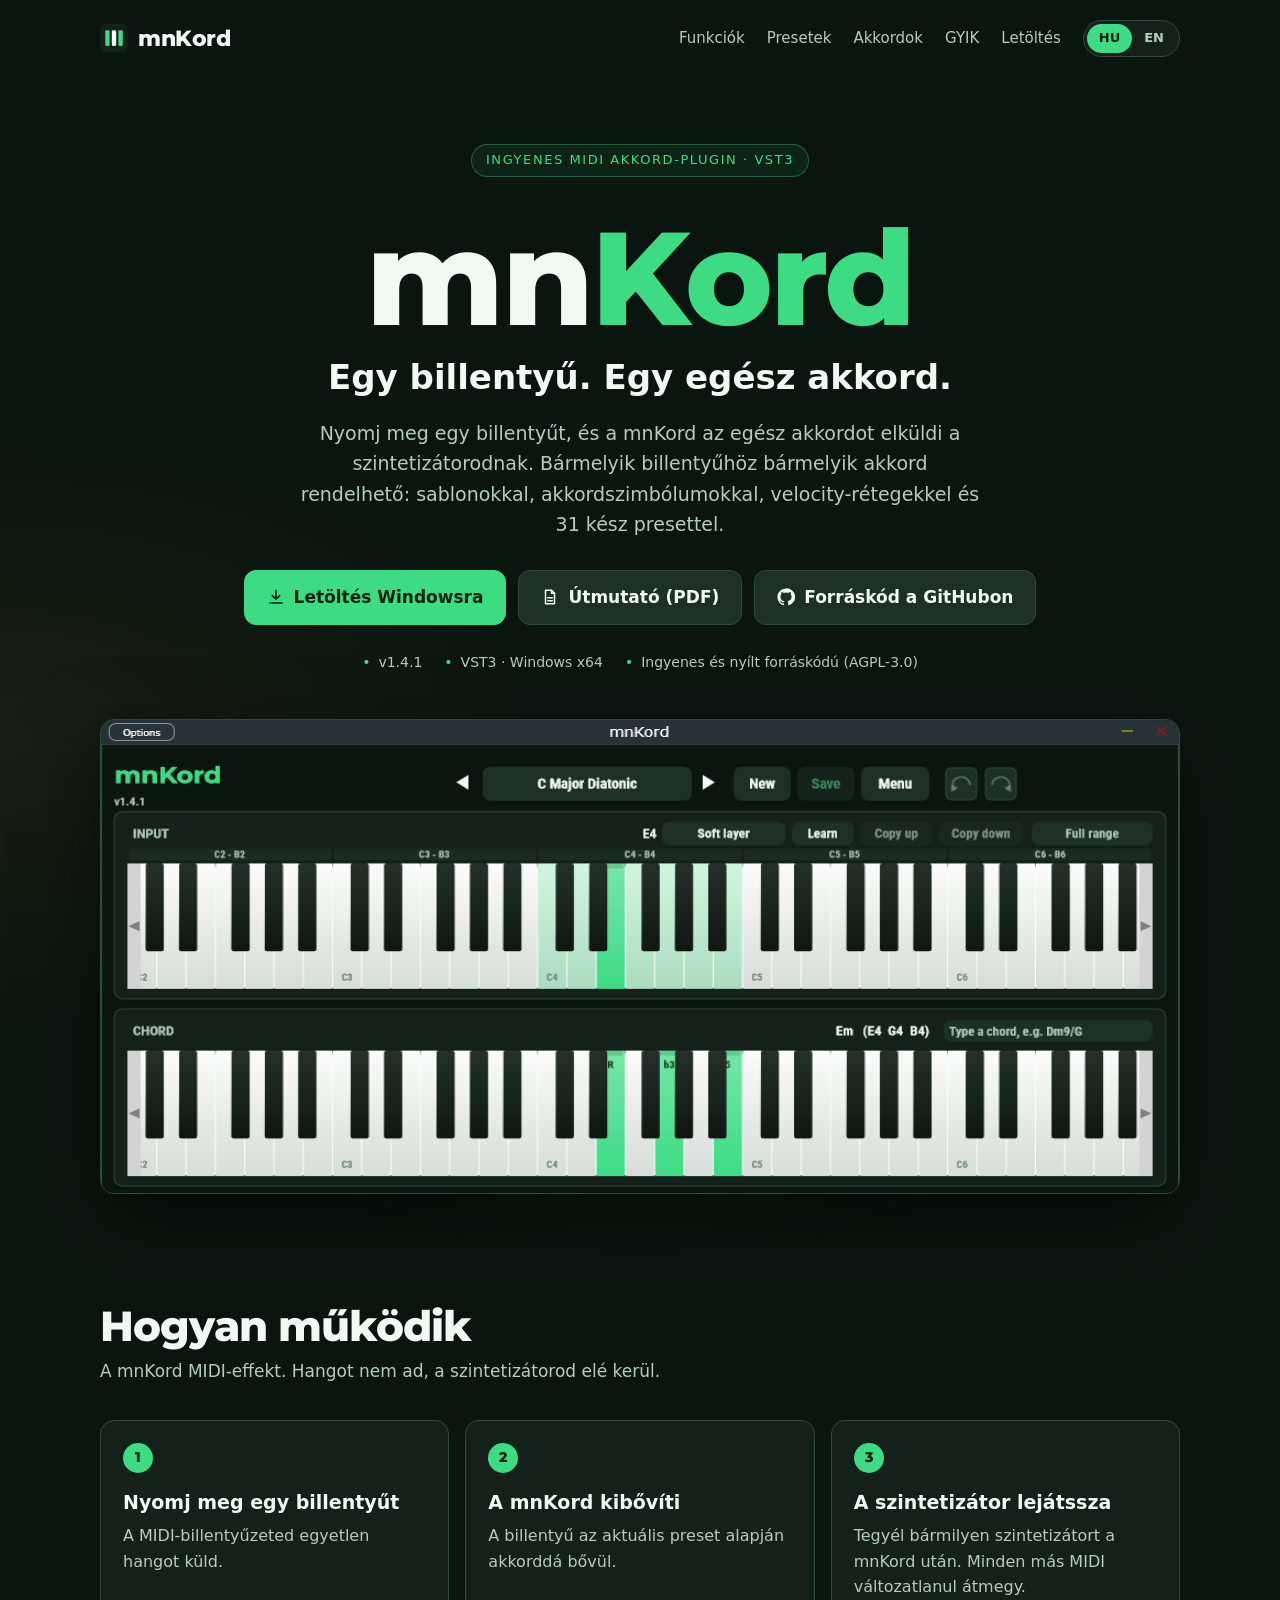
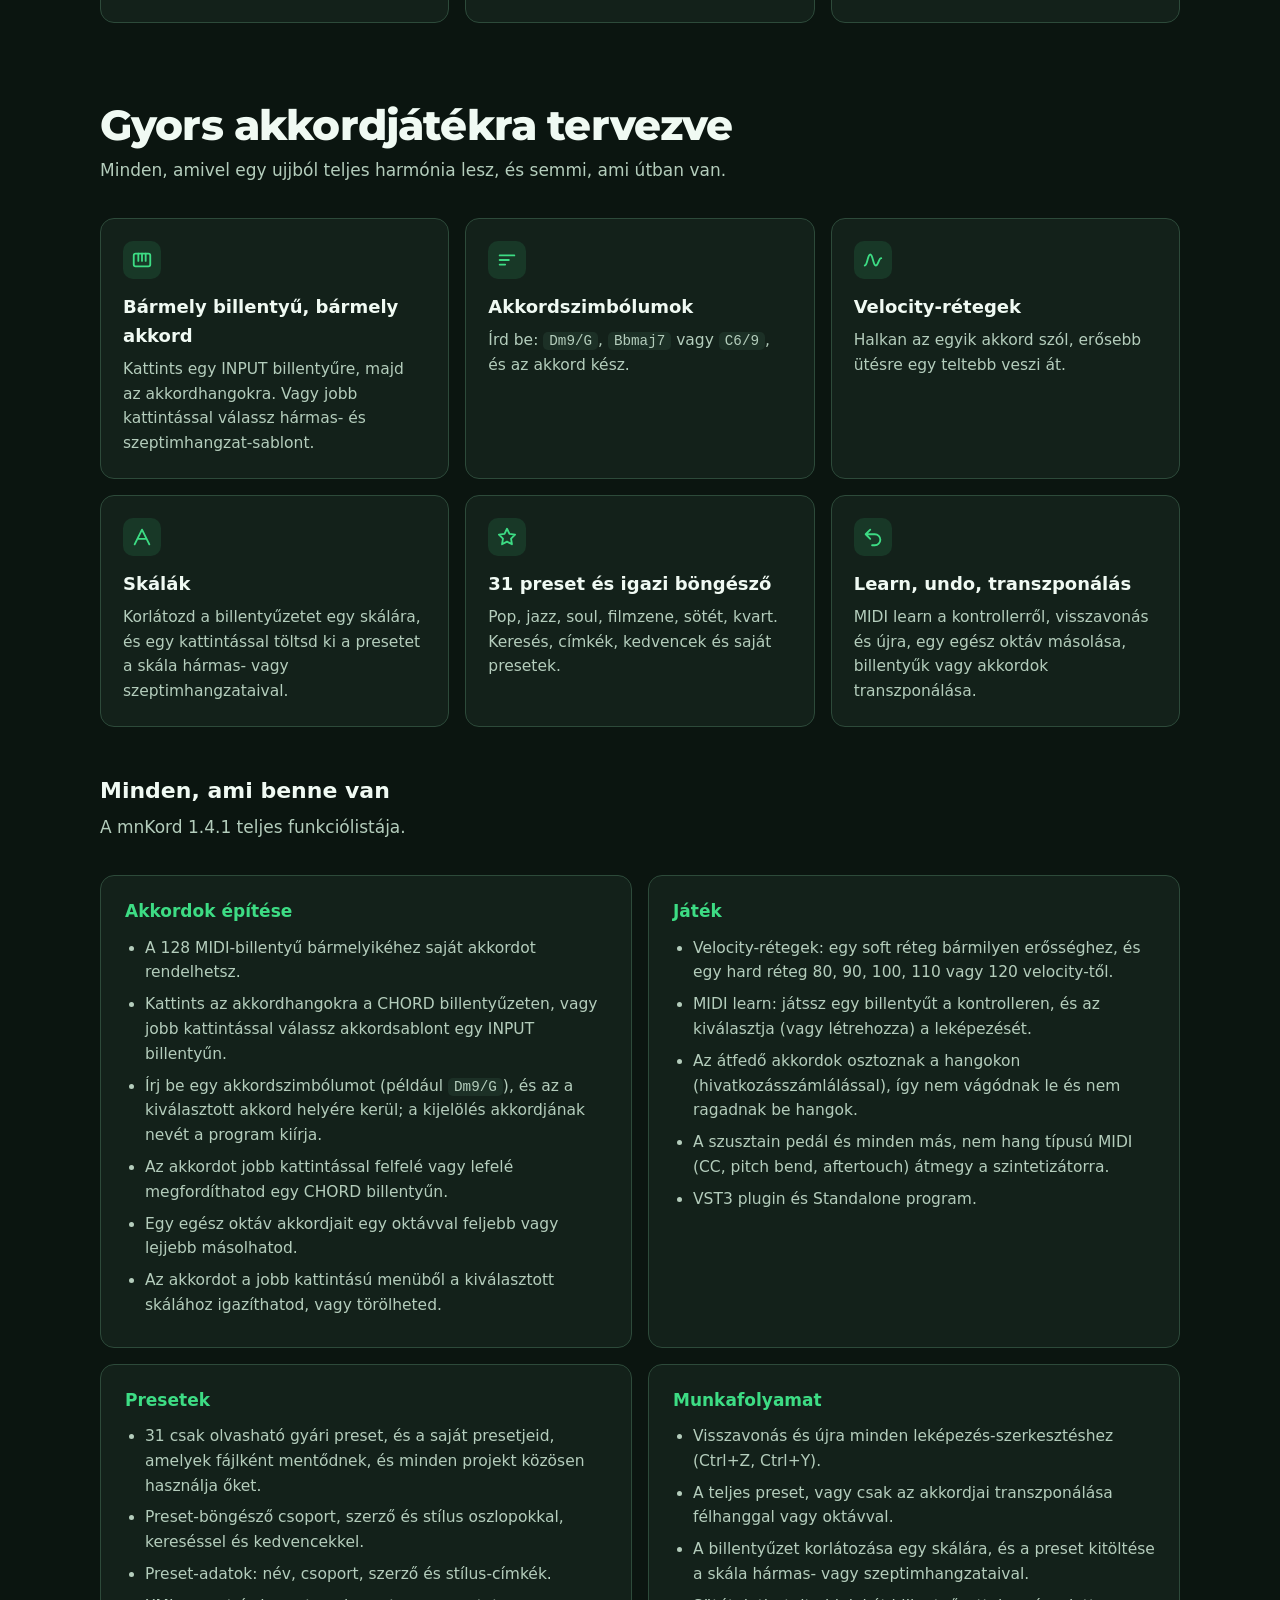
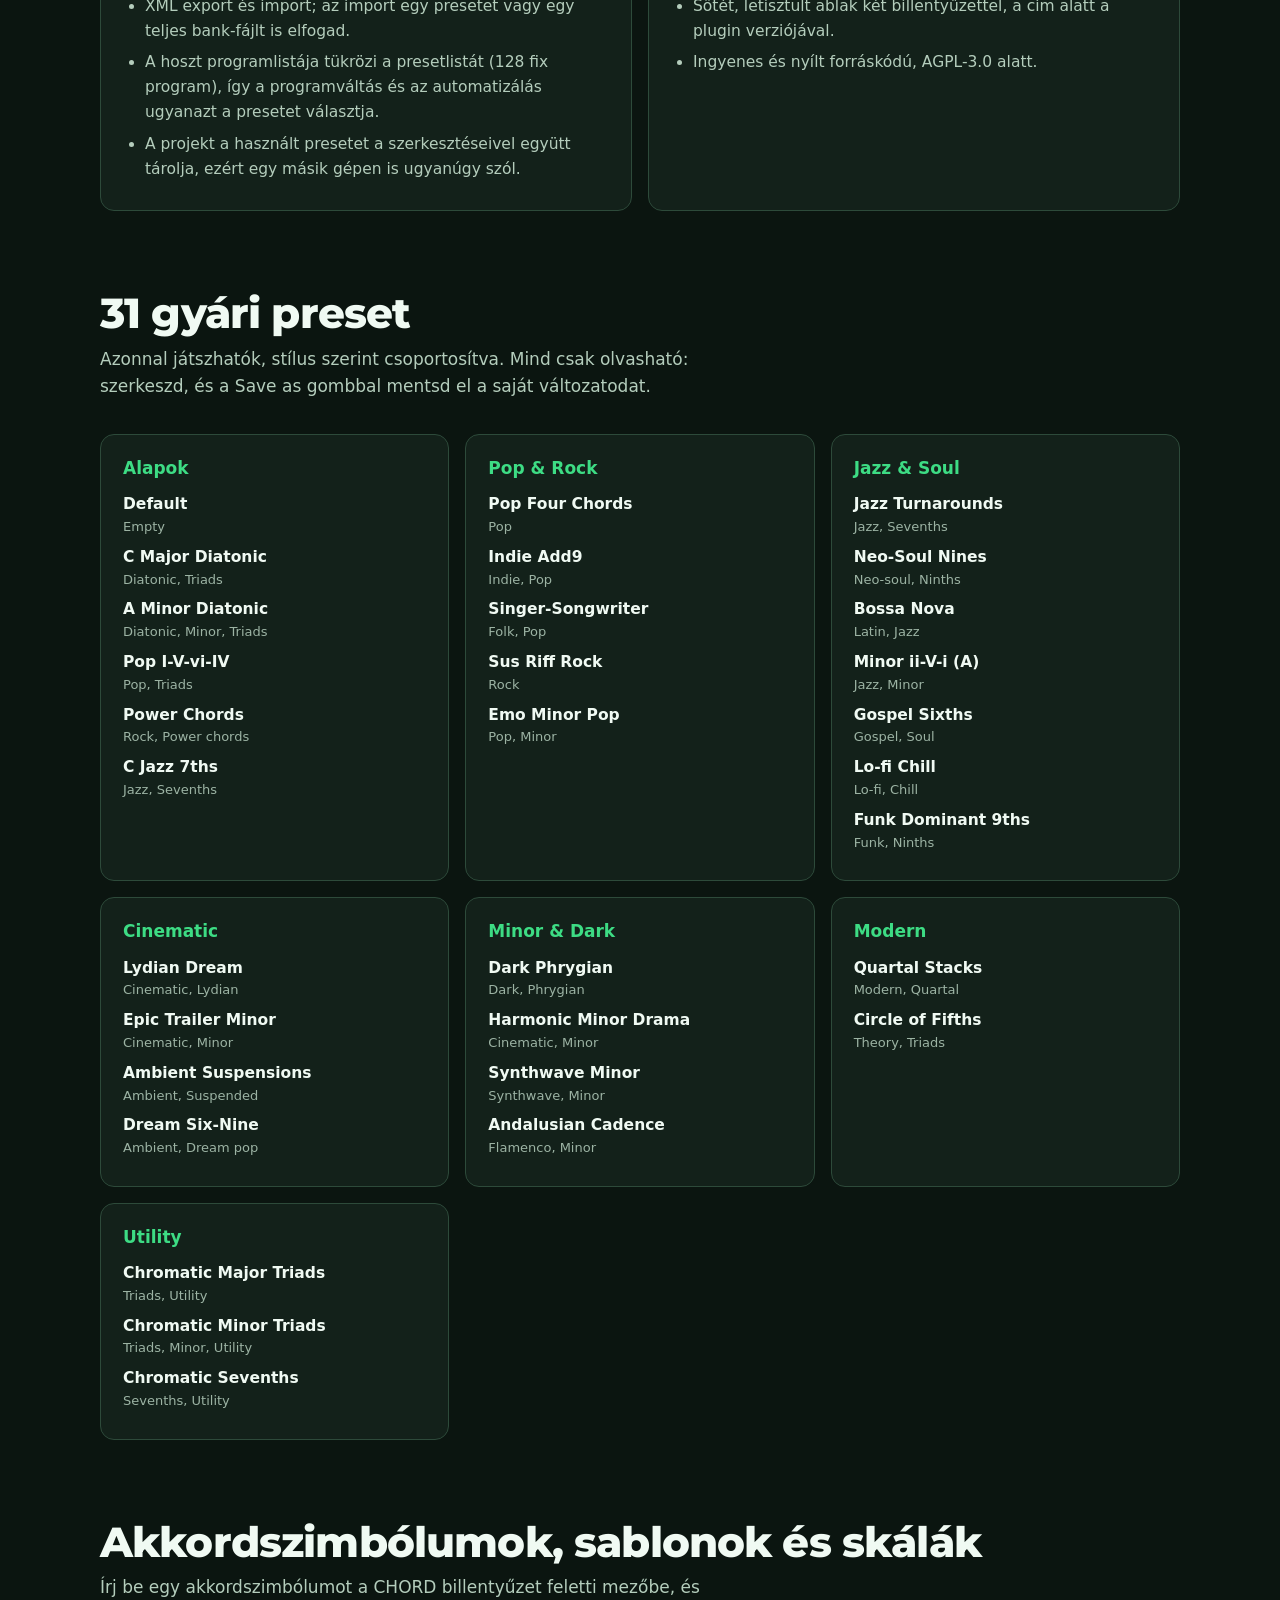
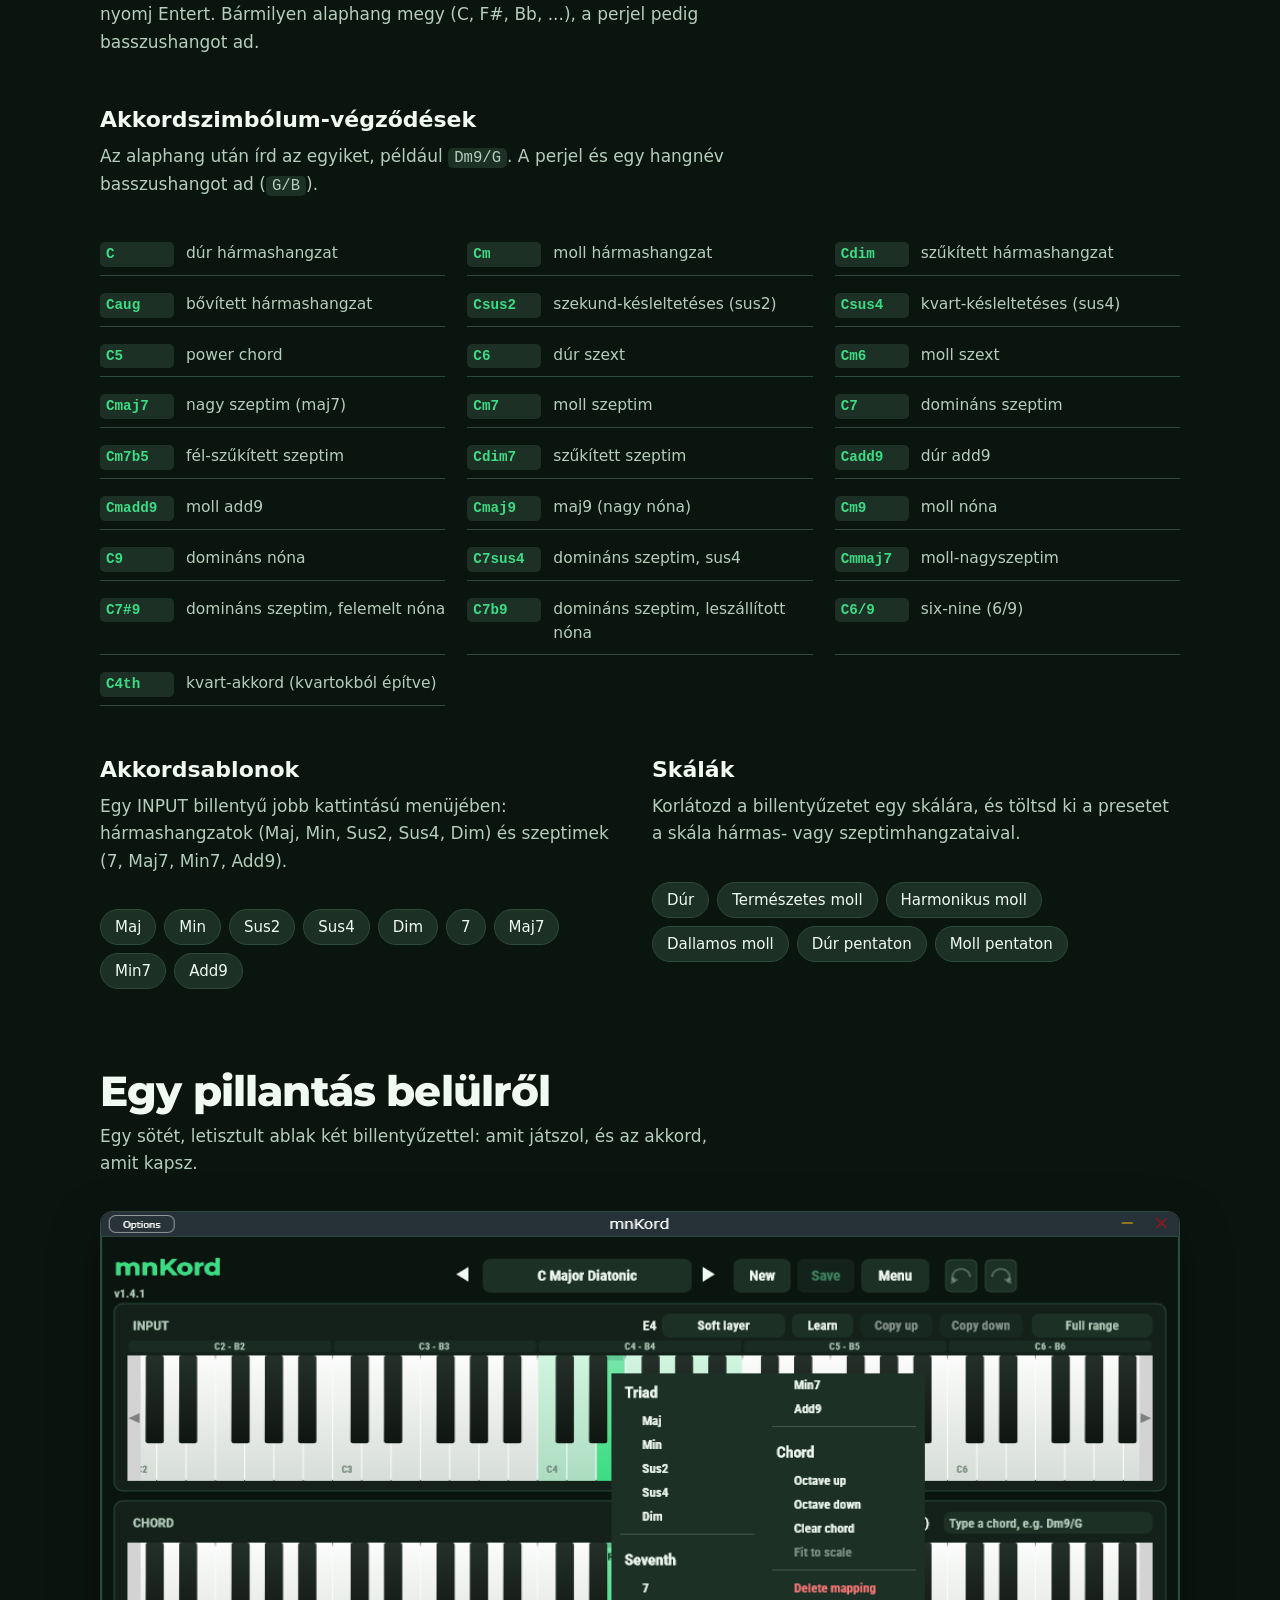
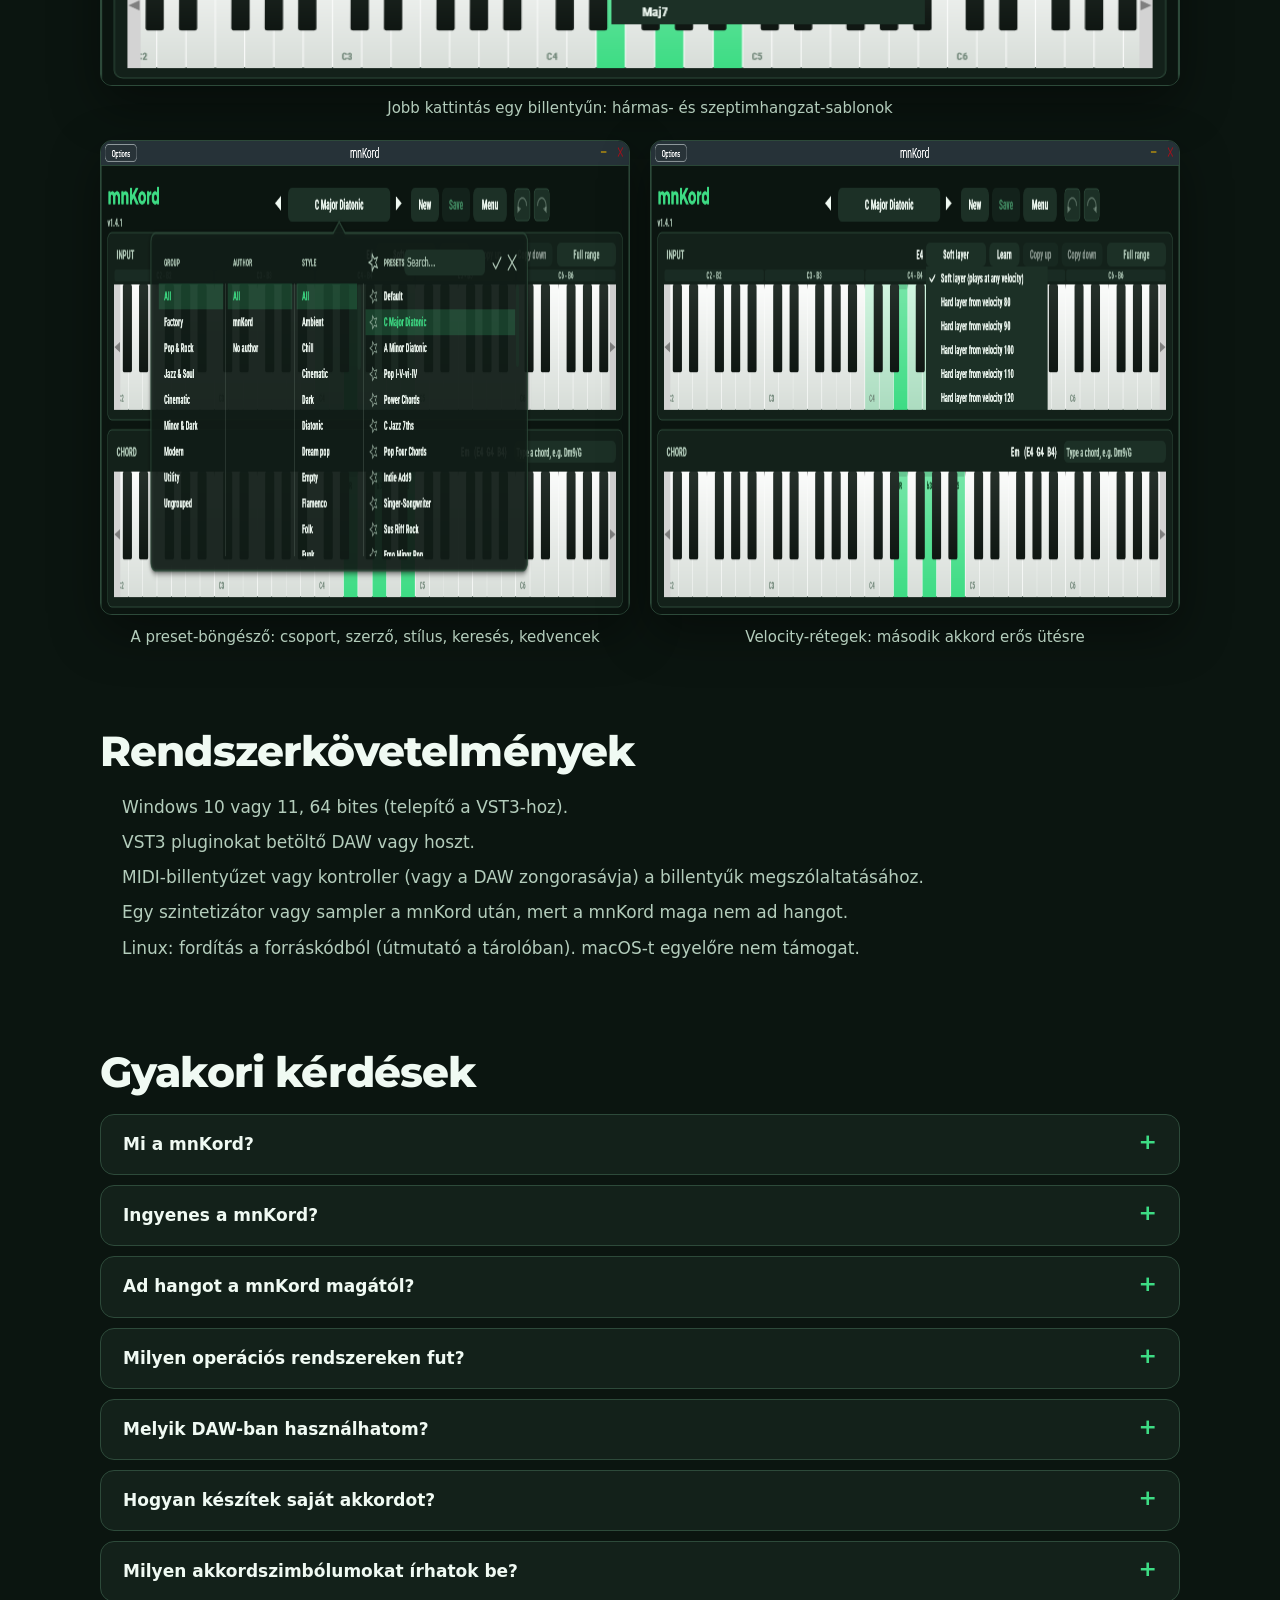
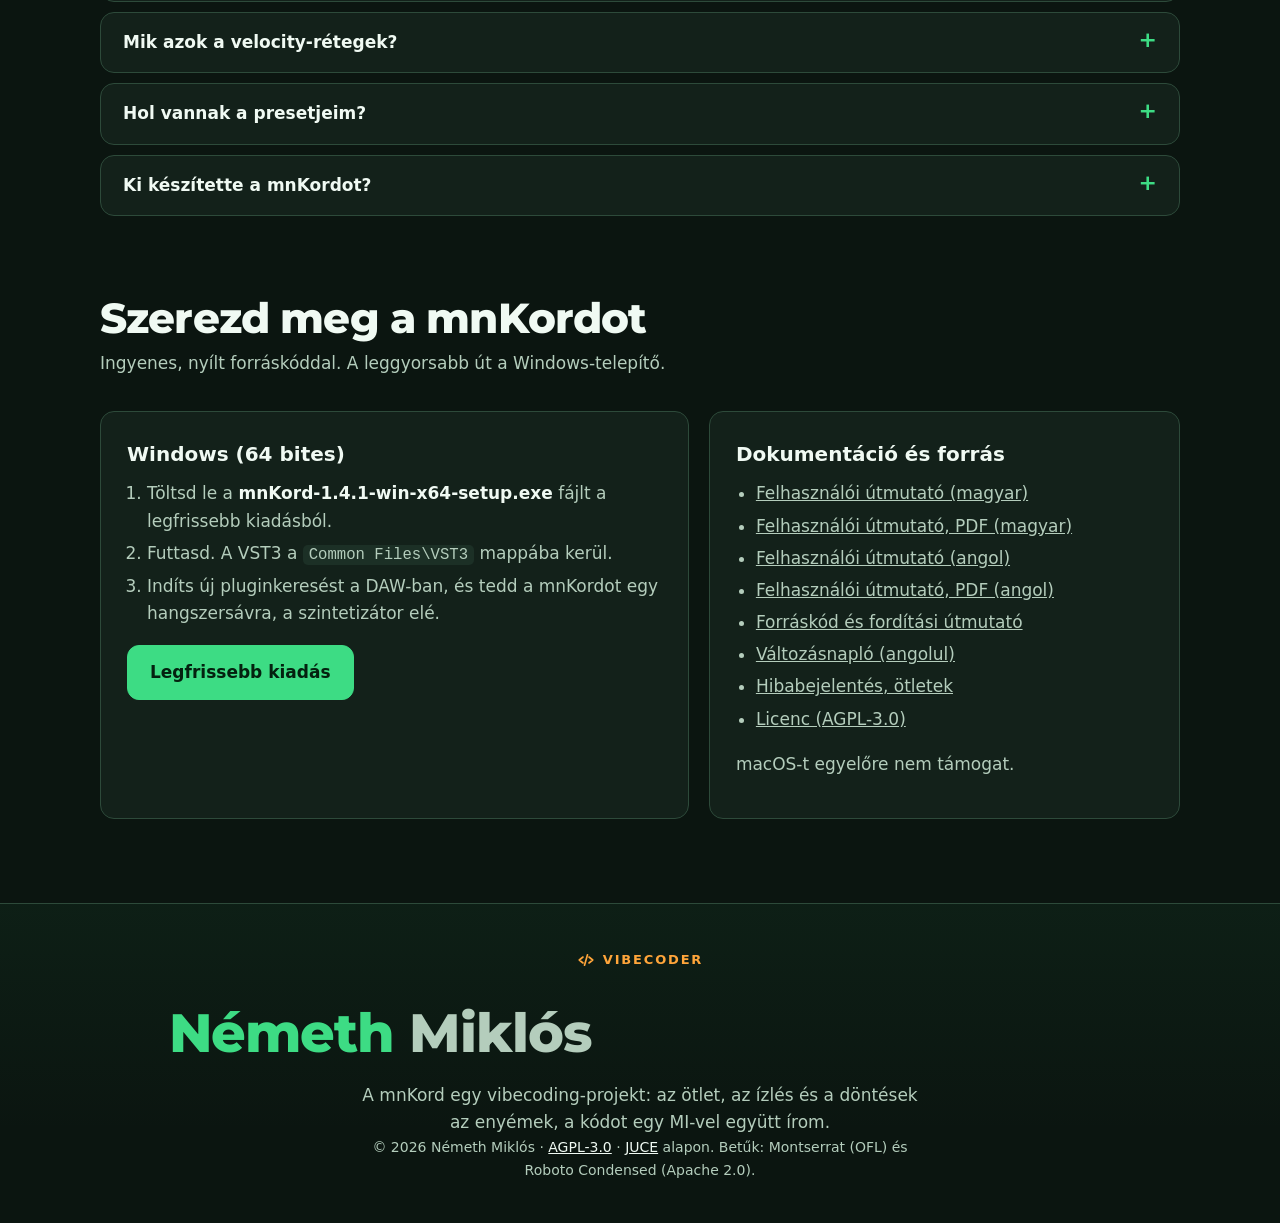
==== commit 21148489: "Update the screenshots, PDFs and home page for 1.4.1 Co-Authored-By: Claude Sonnet 5.5 <noreply@anth" ====
--- a/docs/hu/index.html
+++ b/docs/hu/index.html
@@ -235,7 +235,7 @@
    "applicationCategory": "MultimediaApplication",
    "applicationSubCategory": "MIDI effect, VST3 audio plugin",
    "operatingSystem": "Windows 10, Windows 11",
-   "softwareVersion": "1.4.0",
+   "softwareVersion": "1.4.1",
    "downloadUrl": "https://github.com/miklosnemeth/mnkord/releases/latest",
    "installUrl": "https://github.com/miklosnemeth/mnkord/releases/latest",
    "fileFormat": "application/vnd.steinberg.vst3",
@@ -399,7 +399,7 @@
         <a class="btn" href="https://github.com/miklosnemeth/mnkord"><svg viewBox="0 0 24 24" fill="currentColor" aria-hidden="true"><path d="M12 .5a11.5 11.5 0 0 0-3.64 22.41c.58.1.79-.25.79-.56v-2c-3.2.7-3.88-1.37-3.88-1.37-.52-1.33-1.28-1.69-1.28-1.69-1.04-.71.08-.7.08-.7 1.15.08 1.76 1.19 1.76 1.19 1.03 1.76 2.69 1.25 3.35.96.1-.75.4-1.25.73-1.54-2.55-.29-5.24-1.28-5.24-5.69 0-1.26.45-2.28 1.19-3.09-.12-.29-.52-1.46.11-3.05 0 0 .97-.31 3.17 1.18a11 11 0 0 1 5.78 0c2.2-1.49 3.17-1.18 3.17-1.18.63 1.59.23 2.76.11 3.05.74.81 1.19 1.83 1.19 3.09 0 4.42-2.69 5.39-5.25 5.68.41.36.78 1.06.78 2.14v3.17c0 .31.21.67.8.56A11.5 11.5 0 0 0 12 .5Z"/></svg>Forráskód a GitHubon</a>
       </div>
       <ul class="facts">
-        <li>v1.4.0</li>
+        <li>v1.4.1</li>
         <li>VST3 · Windows x64</li>
         <li>Ingyenes és nyílt forráskódú (AGPL-3.0)</li>
       </ul>
@@ -426,7 +426,7 @@
         <li class="card"><div class="ic"><svg viewBox="0 0 24 24" fill="none" stroke="currentColor" stroke-width="2" stroke-linecap="round" stroke-linejoin="round" aria-hidden="true"><path d="M9 14 4 9l5-5M4 9h10a6 6 0 0 1 0 12h-3"/></svg></div><h3>Learn, undo, transzponálás</h3><p>MIDI learn a kontrollerről, visszavonás és újra, egy egész oktáv másolása, billentyűk vagy akkordok transzponálása.</p></li>
       </ul>
       <h3 class="listh">Minden, ami benne van</h3>
-      <p class="sub">A mnKord 1.4.0 teljes funkciólistája.</p>
+      <p class="sub">A mnKord 1.4.1 teljes funkciólistája.</p>
       <div class="featlists">
         <div class="fl"><h4>Akkordok építése</h4><ul>
           <li>A 128 MIDI-billentyű bármelyikéhez saját akkordot rendelhetsz.</li>
@@ -604,7 +604,7 @@
       <p class="sub">Ingyenes, nyílt forráskóddal. A leggyorsabb út a Windows-telepítő.</p>
       <div class="get">
         <div class="box"><h3>Windows (64 bites)</h3><ol>
-          <li>Töltsd le a <strong>mnKord-1.4.0-win-x64-setup.exe</strong> fájlt a legfrissebb kiadásból.</li>
+          <li>Töltsd le a <strong>mnKord-1.4.1-win-x64-setup.exe</strong> fájlt a legfrissebb kiadásból.</li>
           <li>Futtasd. A VST3 a <code>Common Files\VST3</code> mappába kerül.</li>
           <li>Indíts új pluginkeresést a DAW-ban, és tedd a mnKordot egy hangszersávra, a szintetizátor elé.</li>
         </ol><a class="btn primary" href="https://github.com/miklosnemeth/mnkord/releases/latest">Legfrissebb kiadás</a></div>
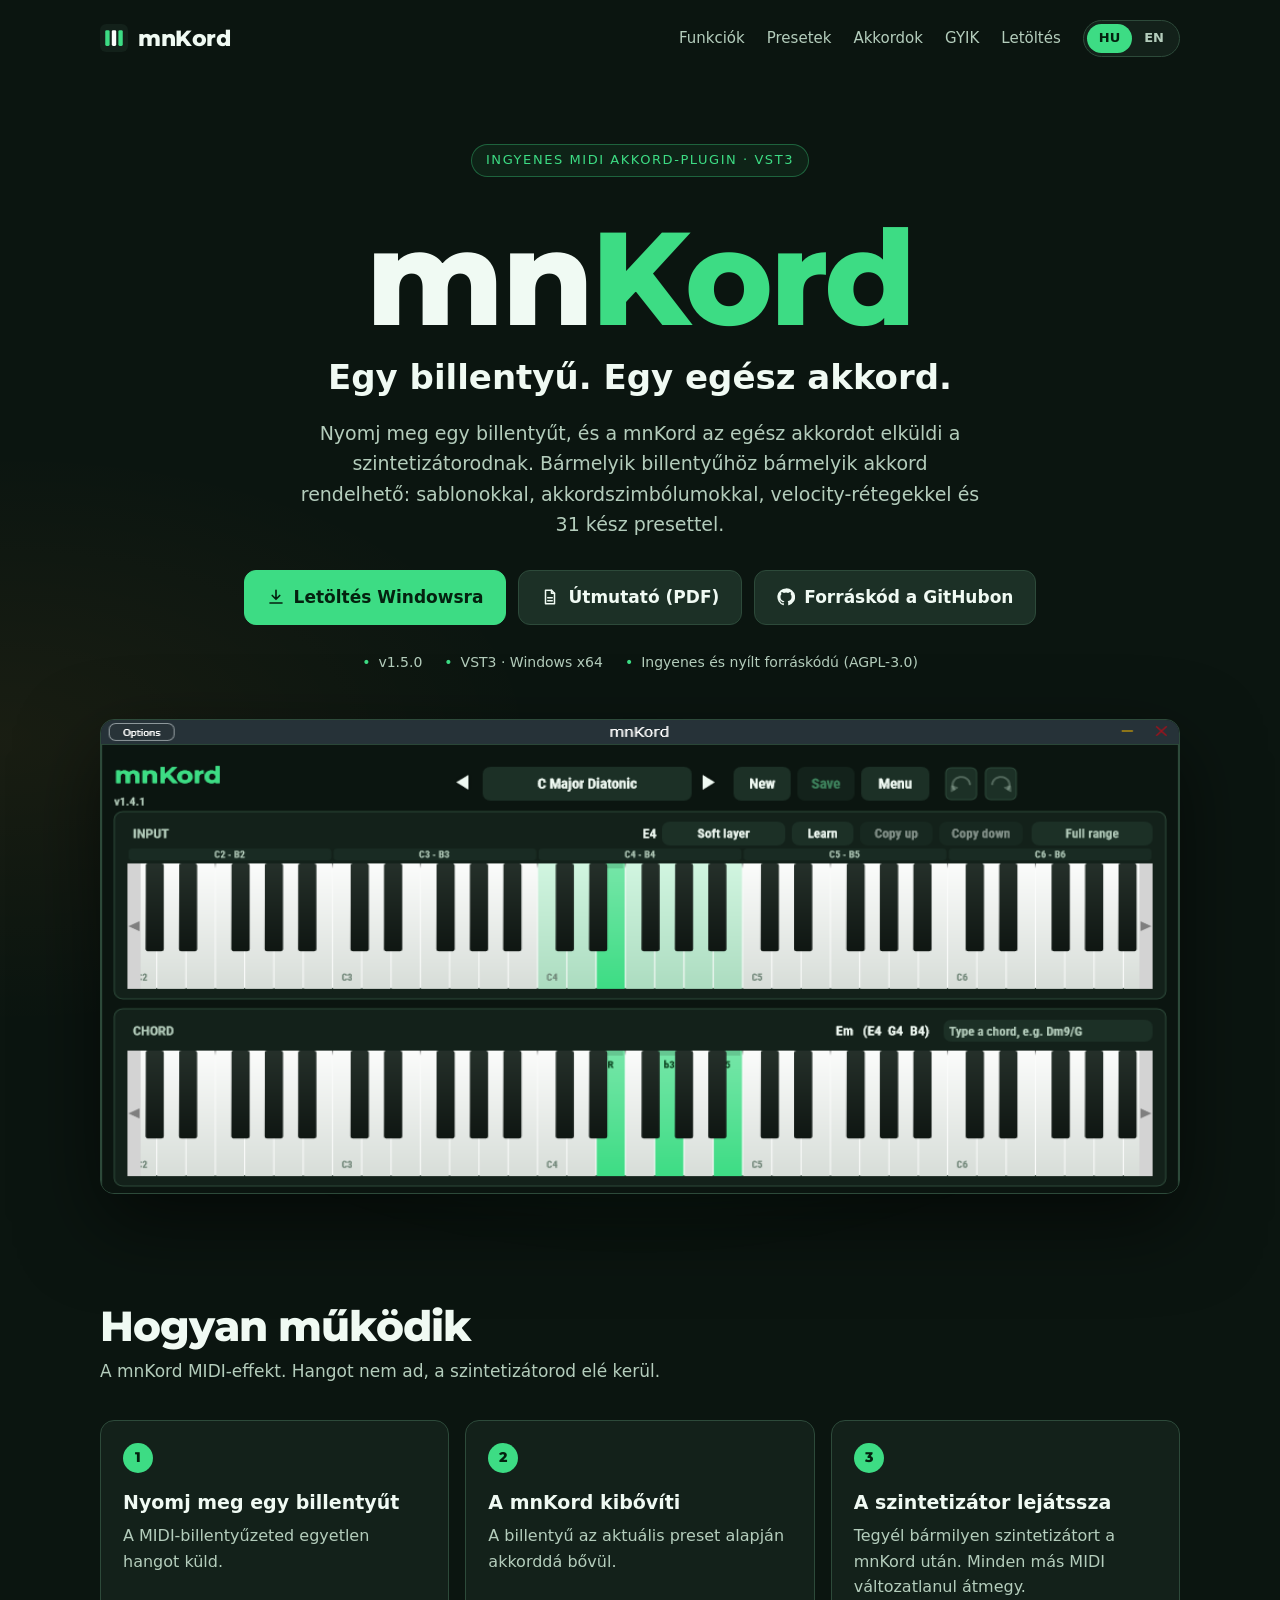
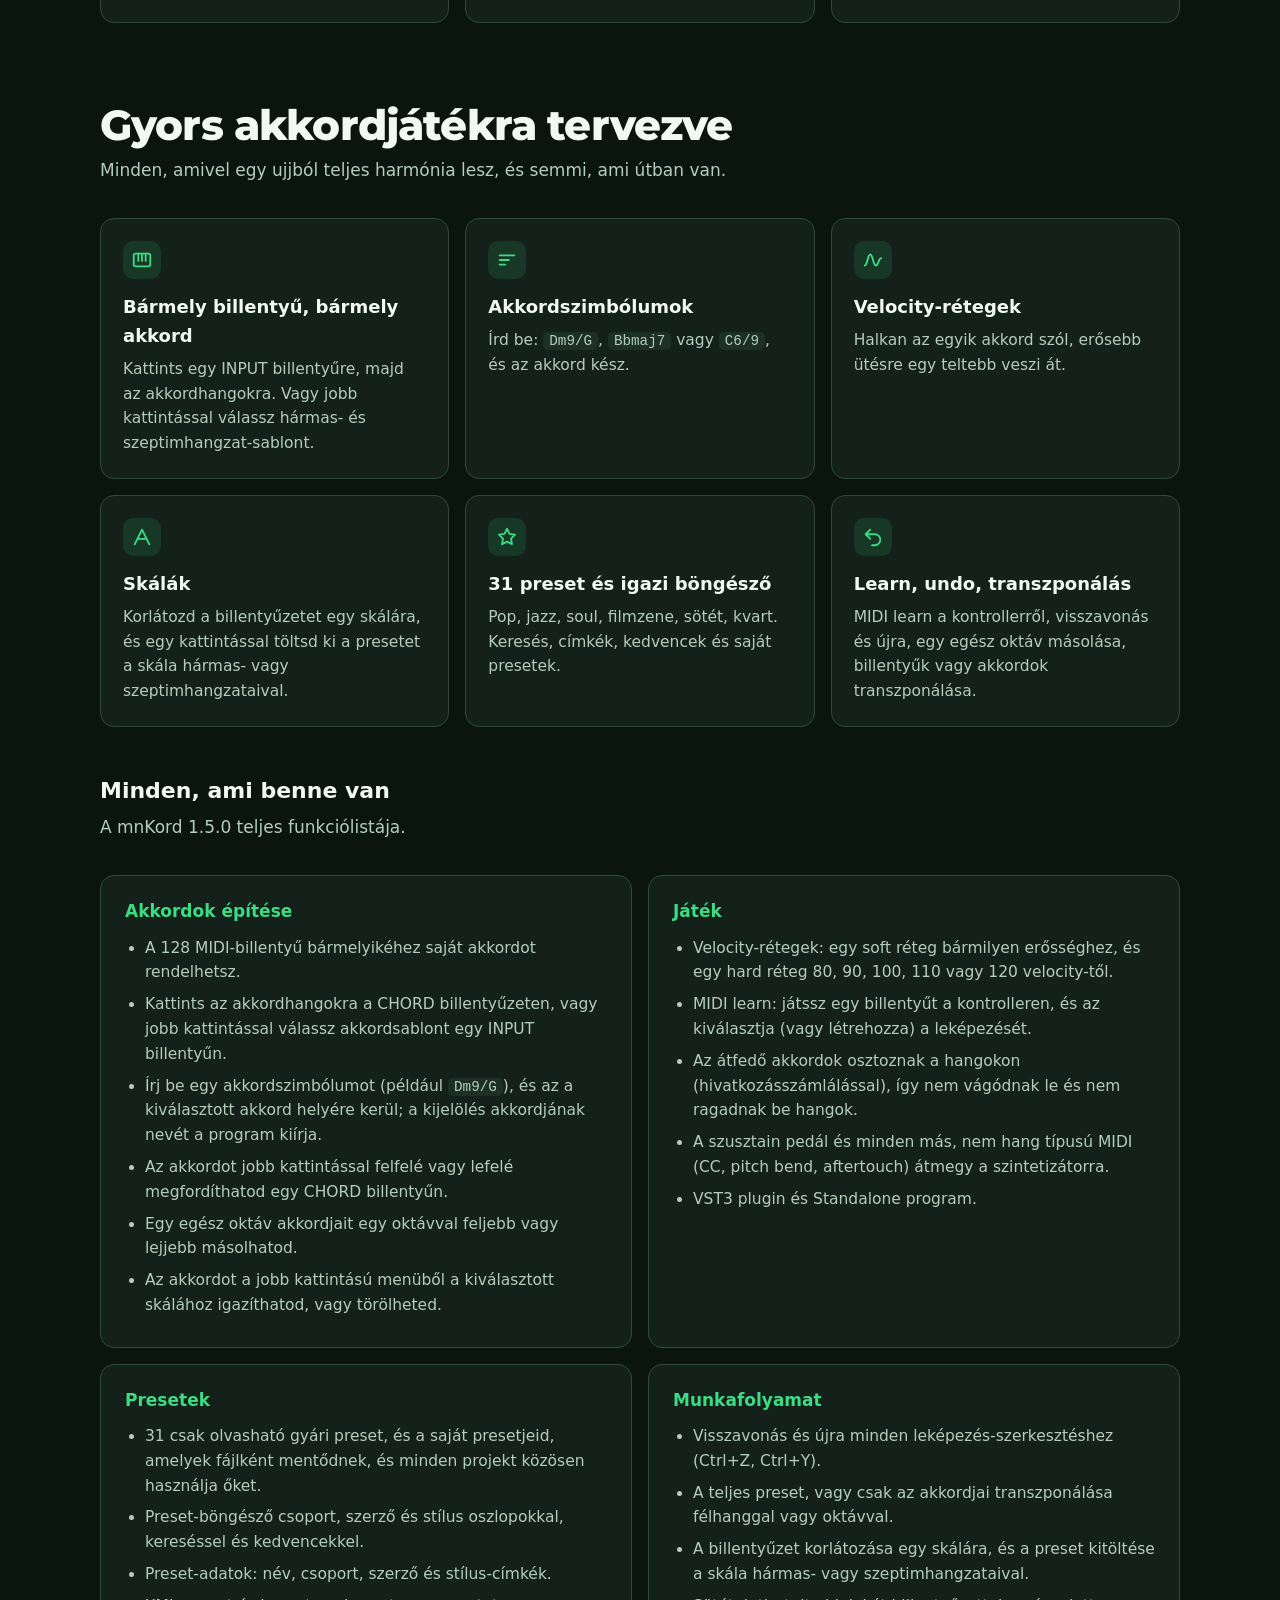
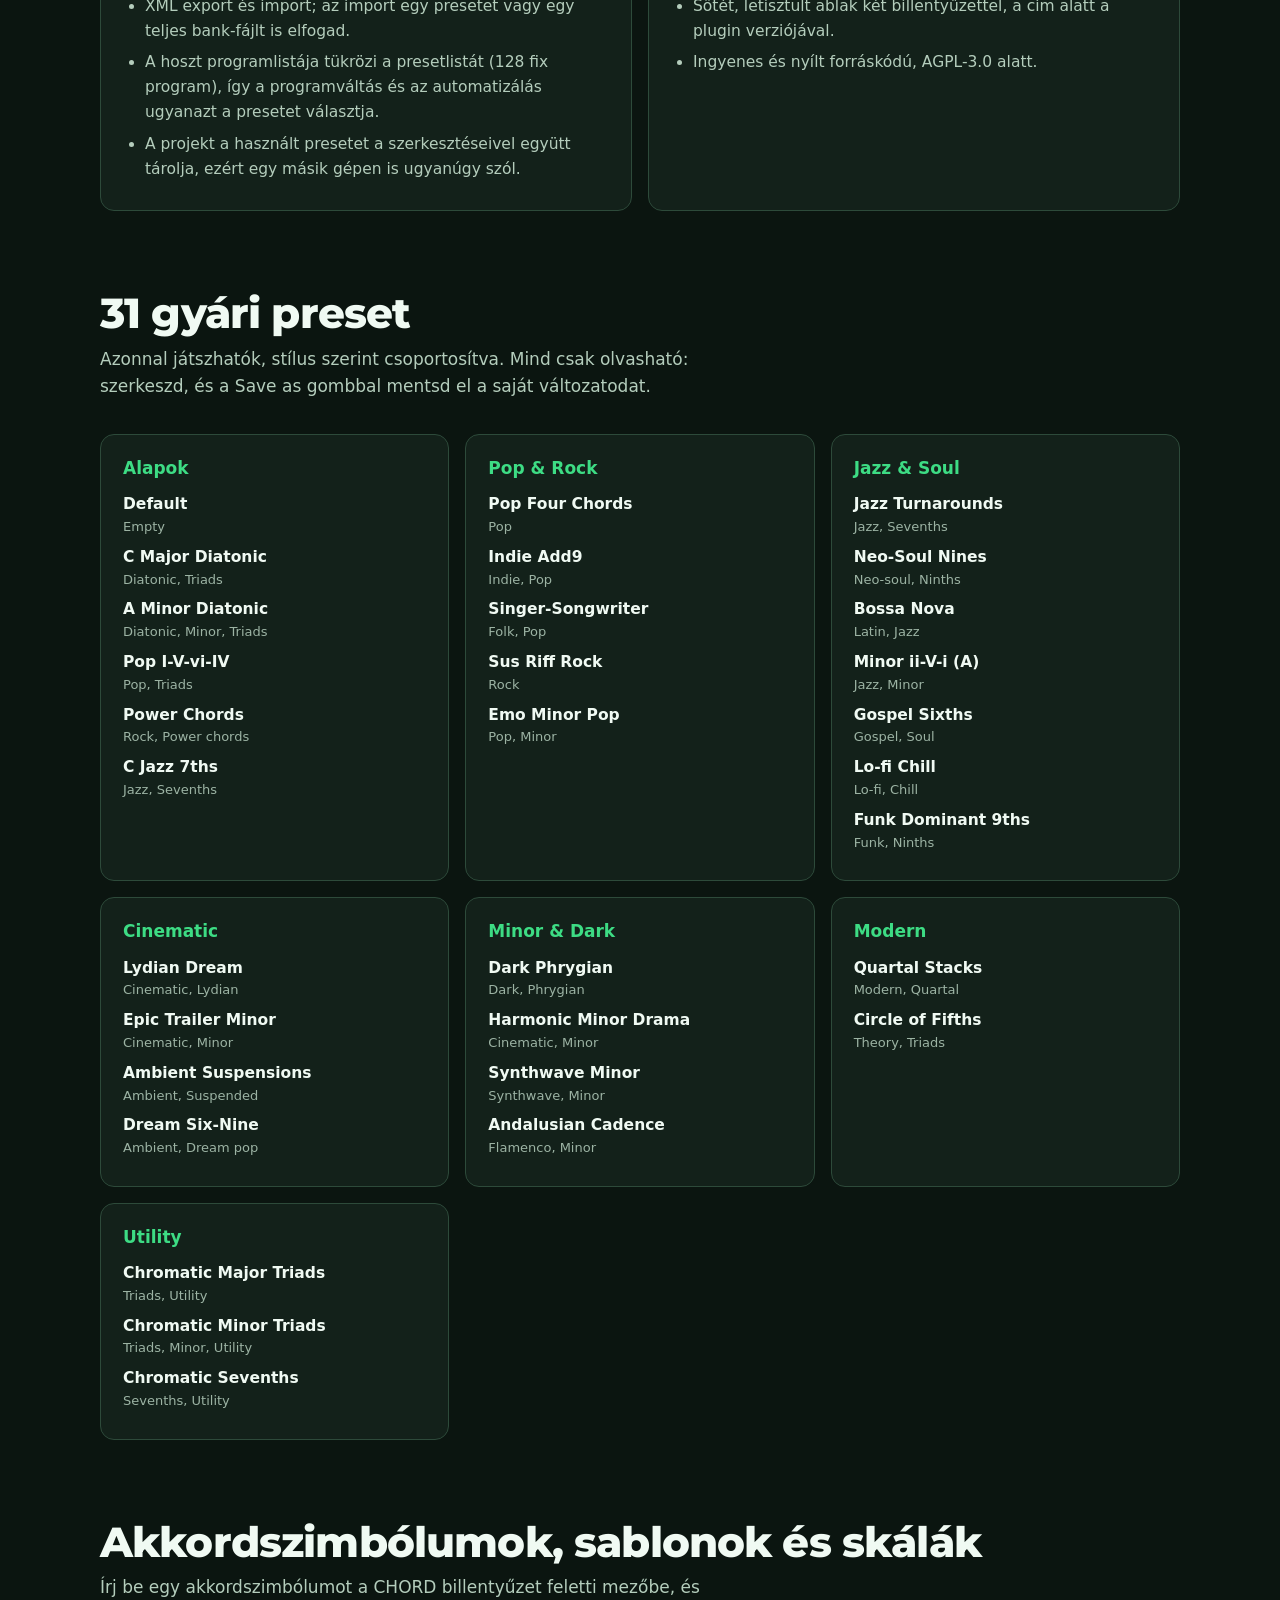
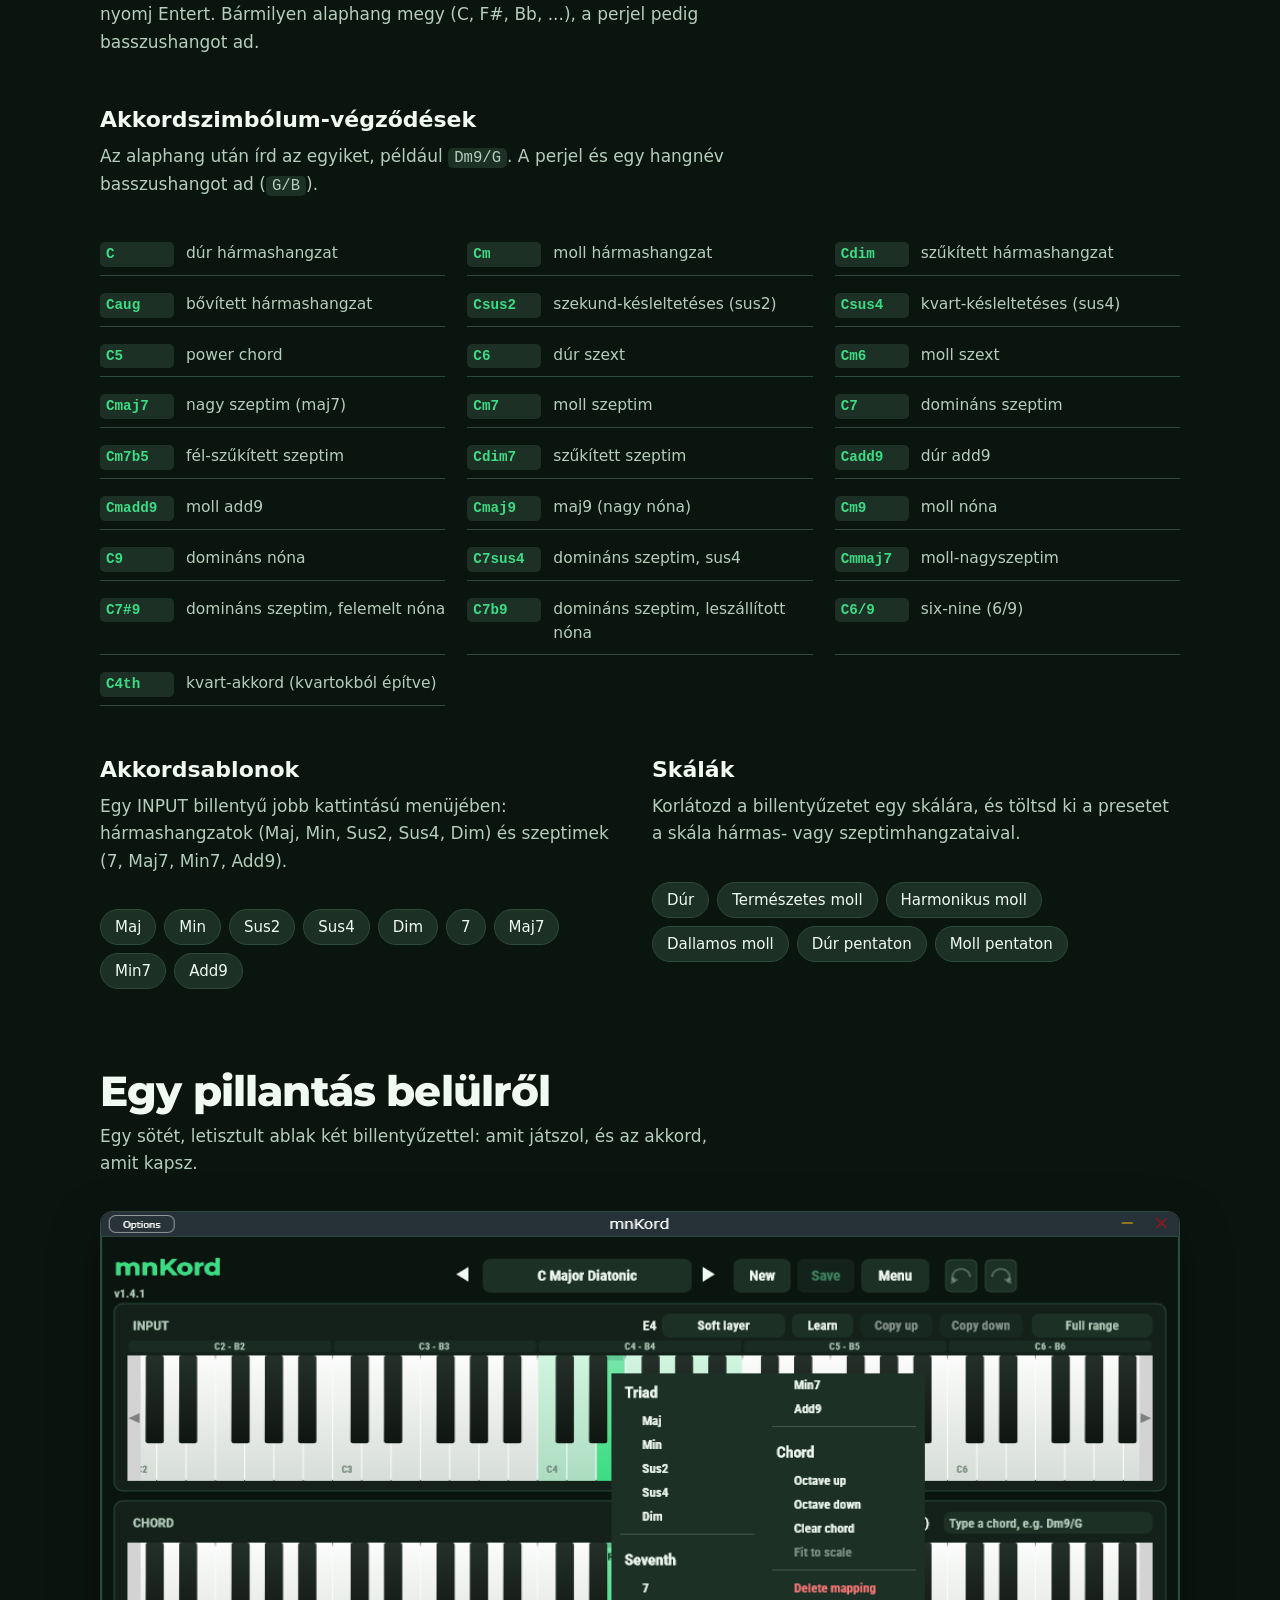
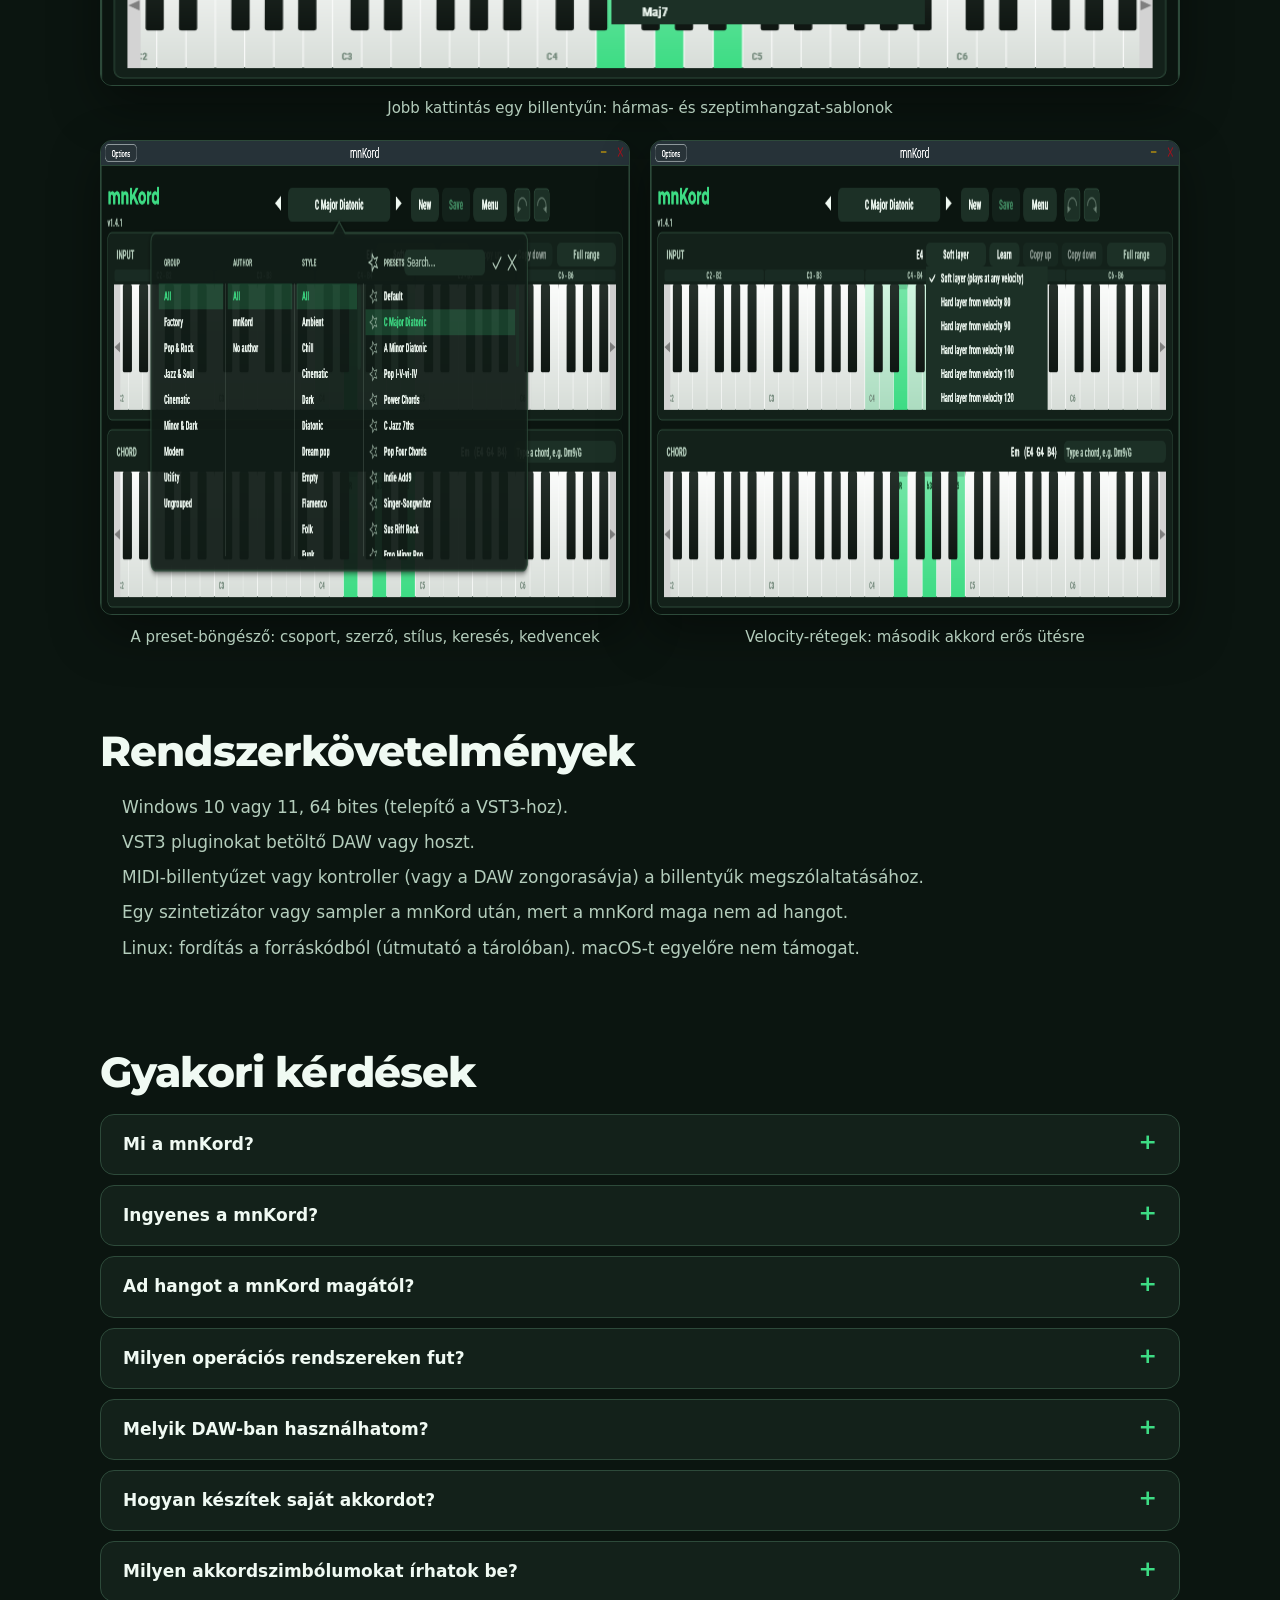
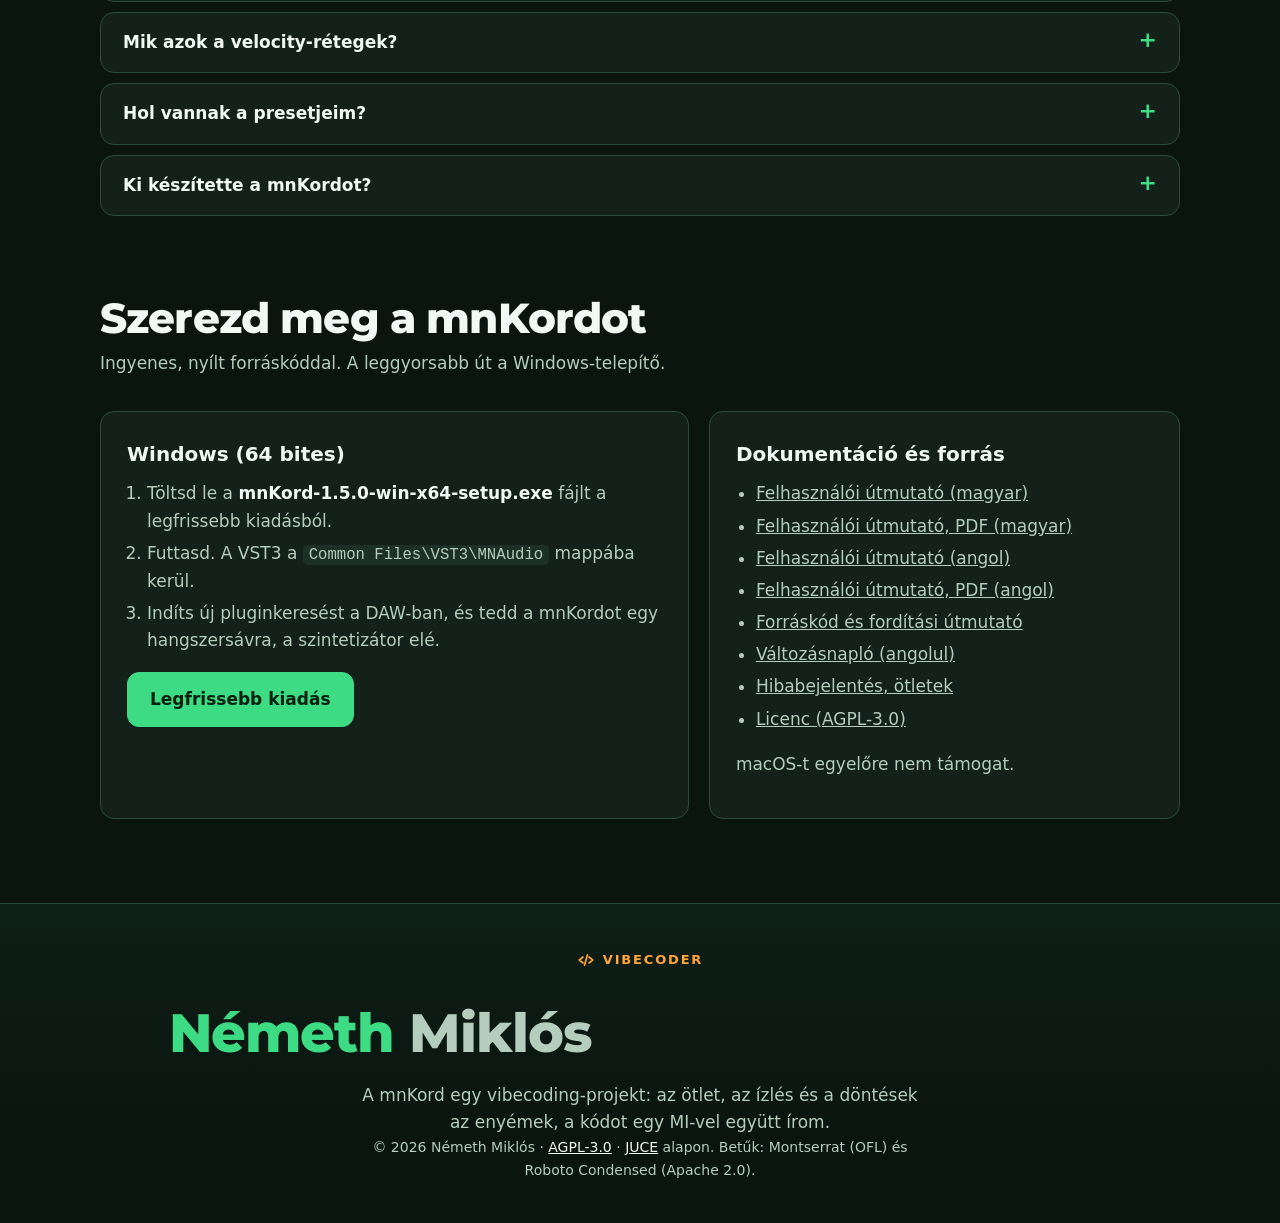
==== commit 04522038: "Installer: the plugin goes to VST3\MNAudio, the old version is uninstalled first The common part of " ====
--- a/docs/hu/index.html
+++ b/docs/hu/index.html
@@ -235,7 +235,7 @@
    "applicationCategory": "MultimediaApplication",
    "applicationSubCategory": "MIDI effect, VST3 audio plugin",
    "operatingSystem": "Windows 10, Windows 11",
-   "softwareVersion": "1.4.1",
+   "softwareVersion": "1.5.0",
    "downloadUrl": "https://github.com/miklosnemeth/mnkord/releases/latest",
    "installUrl": "https://github.com/miklosnemeth/mnkord/releases/latest",
    "fileFormat": "application/vnd.steinberg.vst3",
@@ -399,7 +399,7 @@
         <a class="btn" href="https://github.com/miklosnemeth/mnkord"><svg viewBox="0 0 24 24" fill="currentColor" aria-hidden="true"><path d="M12 .5a11.5 11.5 0 0 0-3.64 22.41c.58.1.79-.25.79-.56v-2c-3.2.7-3.88-1.37-3.88-1.37-.52-1.33-1.28-1.69-1.28-1.69-1.04-.71.08-.7.08-.7 1.15.08 1.76 1.19 1.76 1.19 1.03 1.76 2.69 1.25 3.35.96.1-.75.4-1.25.73-1.54-2.55-.29-5.24-1.28-5.24-5.69 0-1.26.45-2.28 1.19-3.09-.12-.29-.52-1.46.11-3.05 0 0 .97-.31 3.17 1.18a11 11 0 0 1 5.78 0c2.2-1.49 3.17-1.18 3.17-1.18.63 1.59.23 2.76.11 3.05.74.81 1.19 1.83 1.19 3.09 0 4.42-2.69 5.39-5.25 5.68.41.36.78 1.06.78 2.14v3.17c0 .31.21.67.8.56A11.5 11.5 0 0 0 12 .5Z"/></svg>Forráskód a GitHubon</a>
       </div>
       <ul class="facts">
-        <li>v1.4.1</li>
+        <li>v1.5.0</li>
         <li>VST3 · Windows x64</li>
         <li>Ingyenes és nyílt forráskódú (AGPL-3.0)</li>
       </ul>
@@ -426,7 +426,7 @@
         <li class="card"><div class="ic"><svg viewBox="0 0 24 24" fill="none" stroke="currentColor" stroke-width="2" stroke-linecap="round" stroke-linejoin="round" aria-hidden="true"><path d="M9 14 4 9l5-5M4 9h10a6 6 0 0 1 0 12h-3"/></svg></div><h3>Learn, undo, transzponálás</h3><p>MIDI learn a kontrollerről, visszavonás és újra, egy egész oktáv másolása, billentyűk vagy akkordok transzponálása.</p></li>
       </ul>
       <h3 class="listh">Minden, ami benne van</h3>
-      <p class="sub">A mnKord 1.4.1 teljes funkciólistája.</p>
+      <p class="sub">A mnKord 1.5.0 teljes funkciólistája.</p>
       <div class="featlists">
         <div class="fl"><h4>Akkordok építése</h4><ul>
           <li>A 128 MIDI-billentyű bármelyikéhez saját akkordot rendelhetsz.</li>
@@ -604,8 +604,8 @@
       <p class="sub">Ingyenes, nyílt forráskóddal. A leggyorsabb út a Windows-telepítő.</p>
       <div class="get">
         <div class="box"><h3>Windows (64 bites)</h3><ol>
-          <li>Töltsd le a <strong>mnKord-1.4.1-win-x64-setup.exe</strong> fájlt a legfrissebb kiadásból.</li>
-          <li>Futtasd. A VST3 a <code>Common Files\VST3</code> mappába kerül.</li>
+          <li>Töltsd le a <strong>mnKord-1.5.0-win-x64-setup.exe</strong> fájlt a legfrissebb kiadásból.</li>
+          <li>Futtasd. A VST3 a <code>Common Files\VST3\MNAudio</code> mappába kerül.</li>
           <li>Indíts új pluginkeresést a DAW-ban, és tedd a mnKordot egy hangszersávra, a szintetizátor elé.</li>
         </ol><a class="btn primary" href="https://github.com/miklosnemeth/mnkord/releases/latest">Legfrissebb kiadás</a></div>
         <div class="box"><h3>Dokumentáció és forrás</h3><ul>
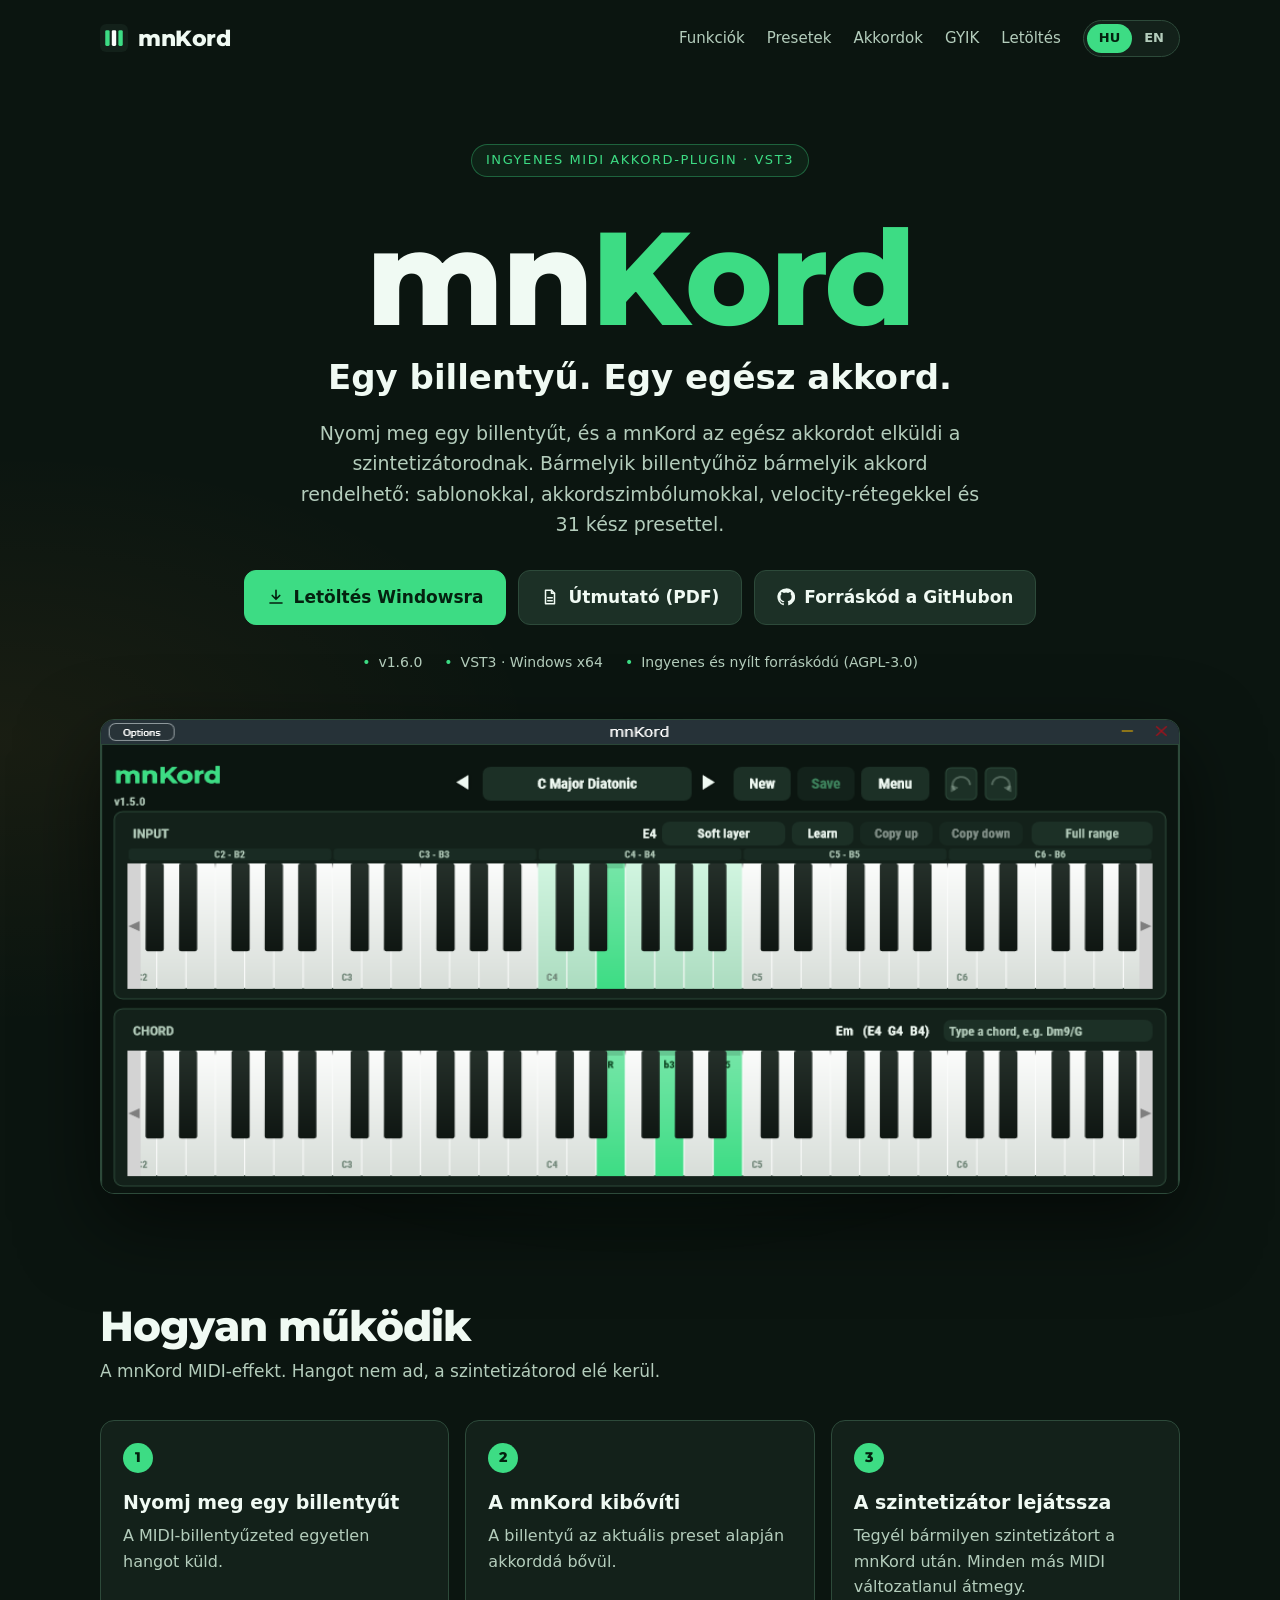
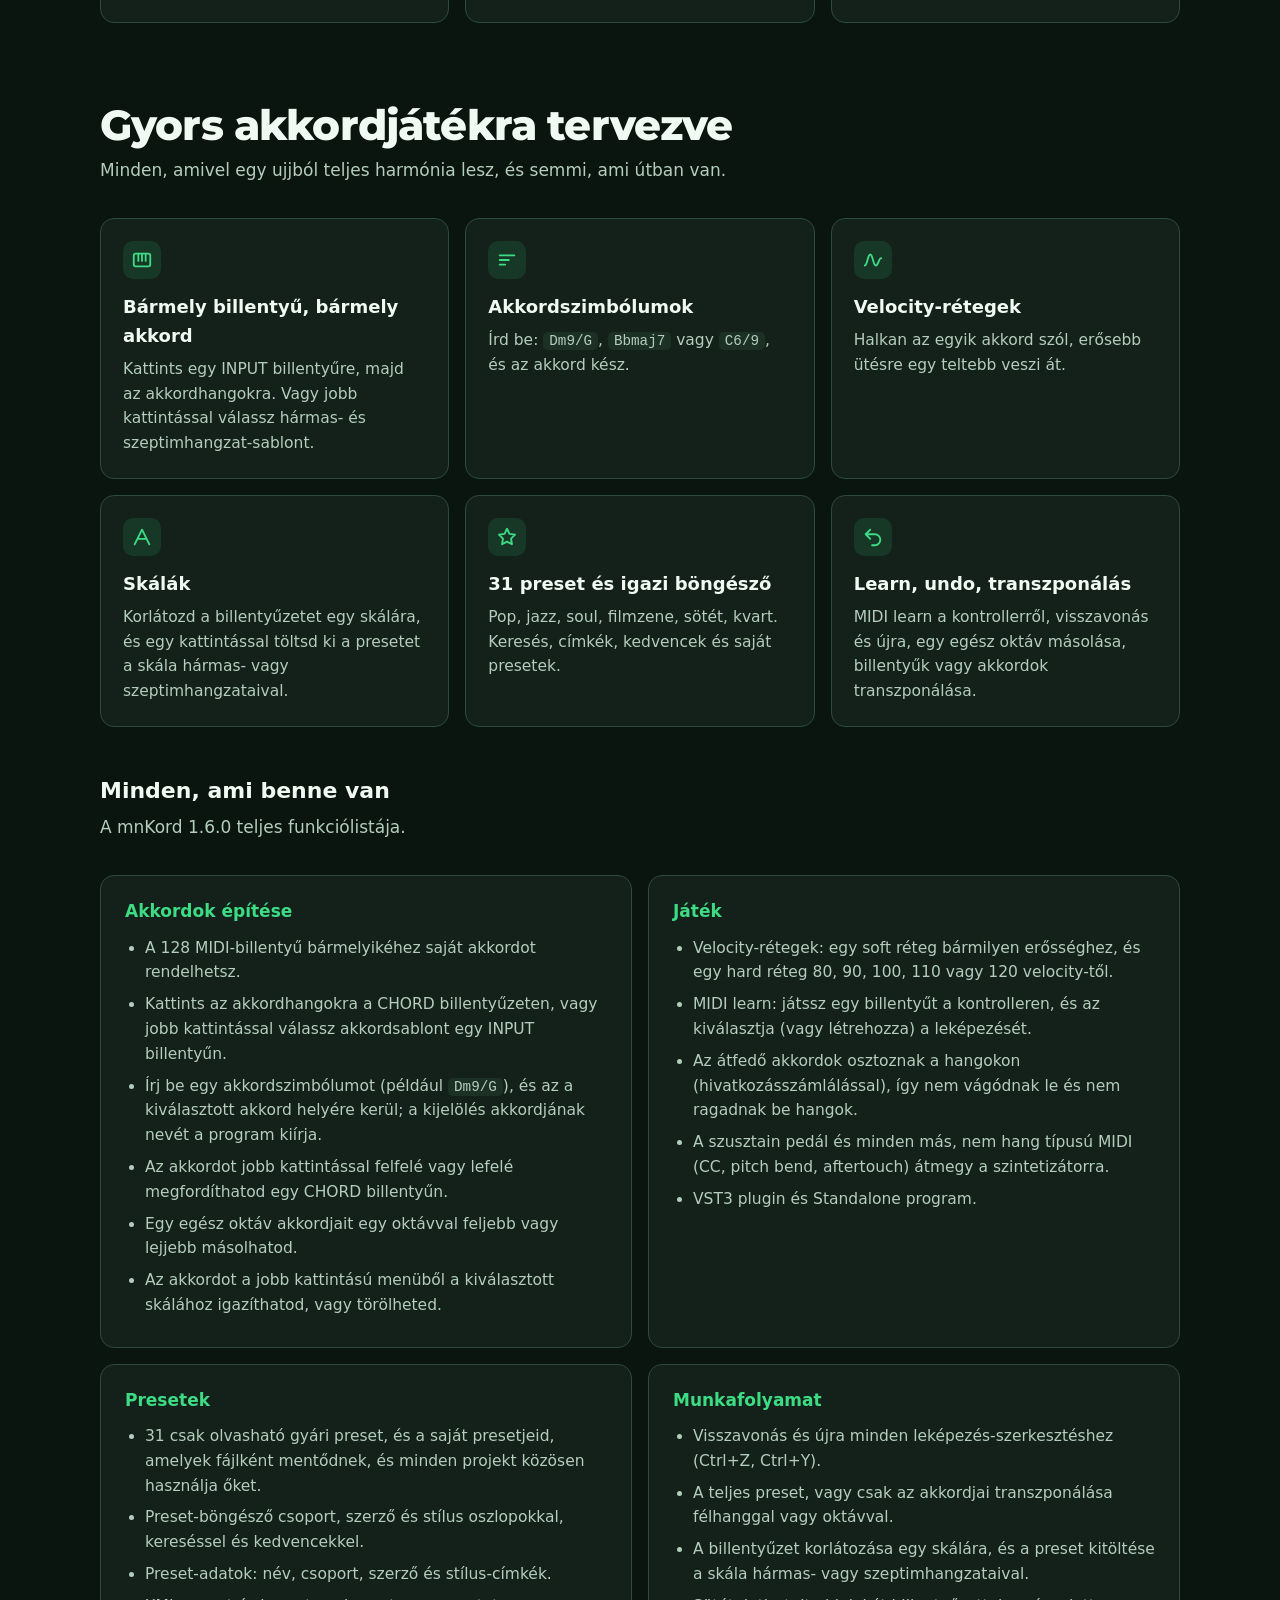
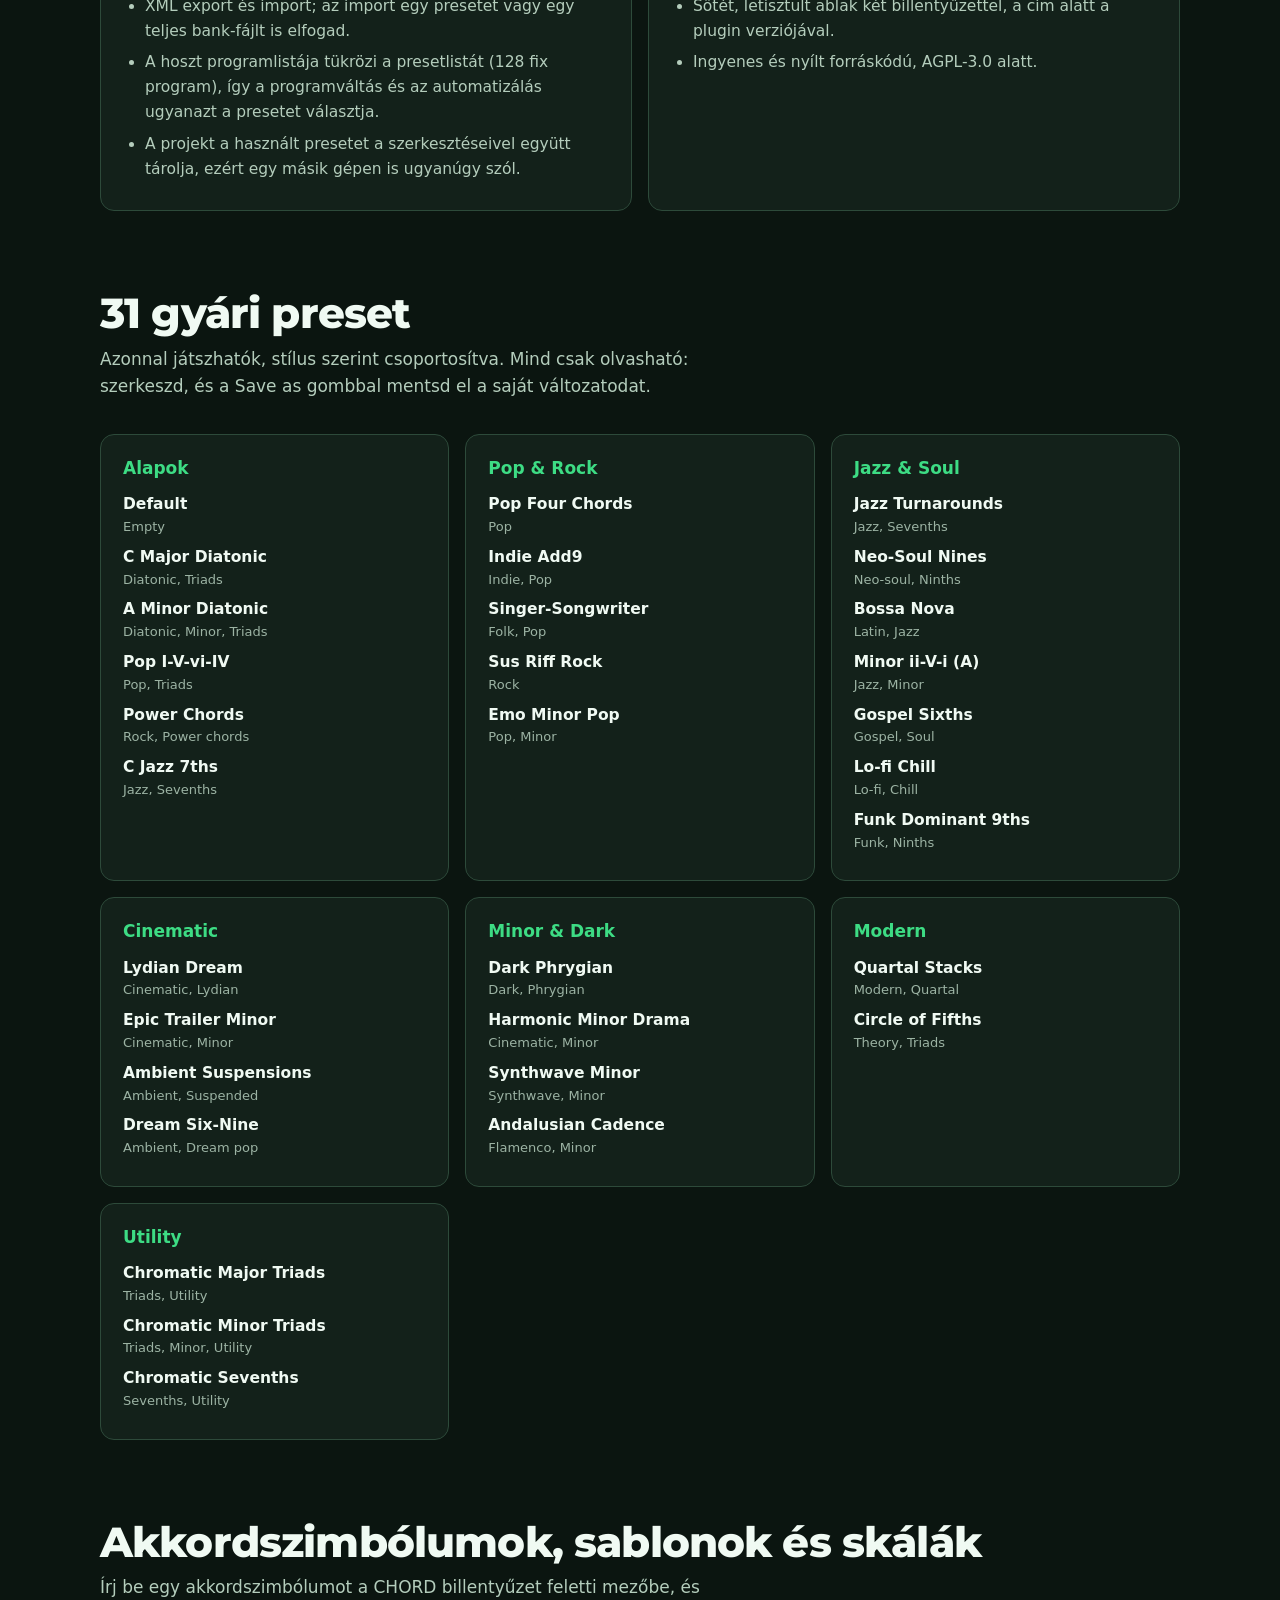
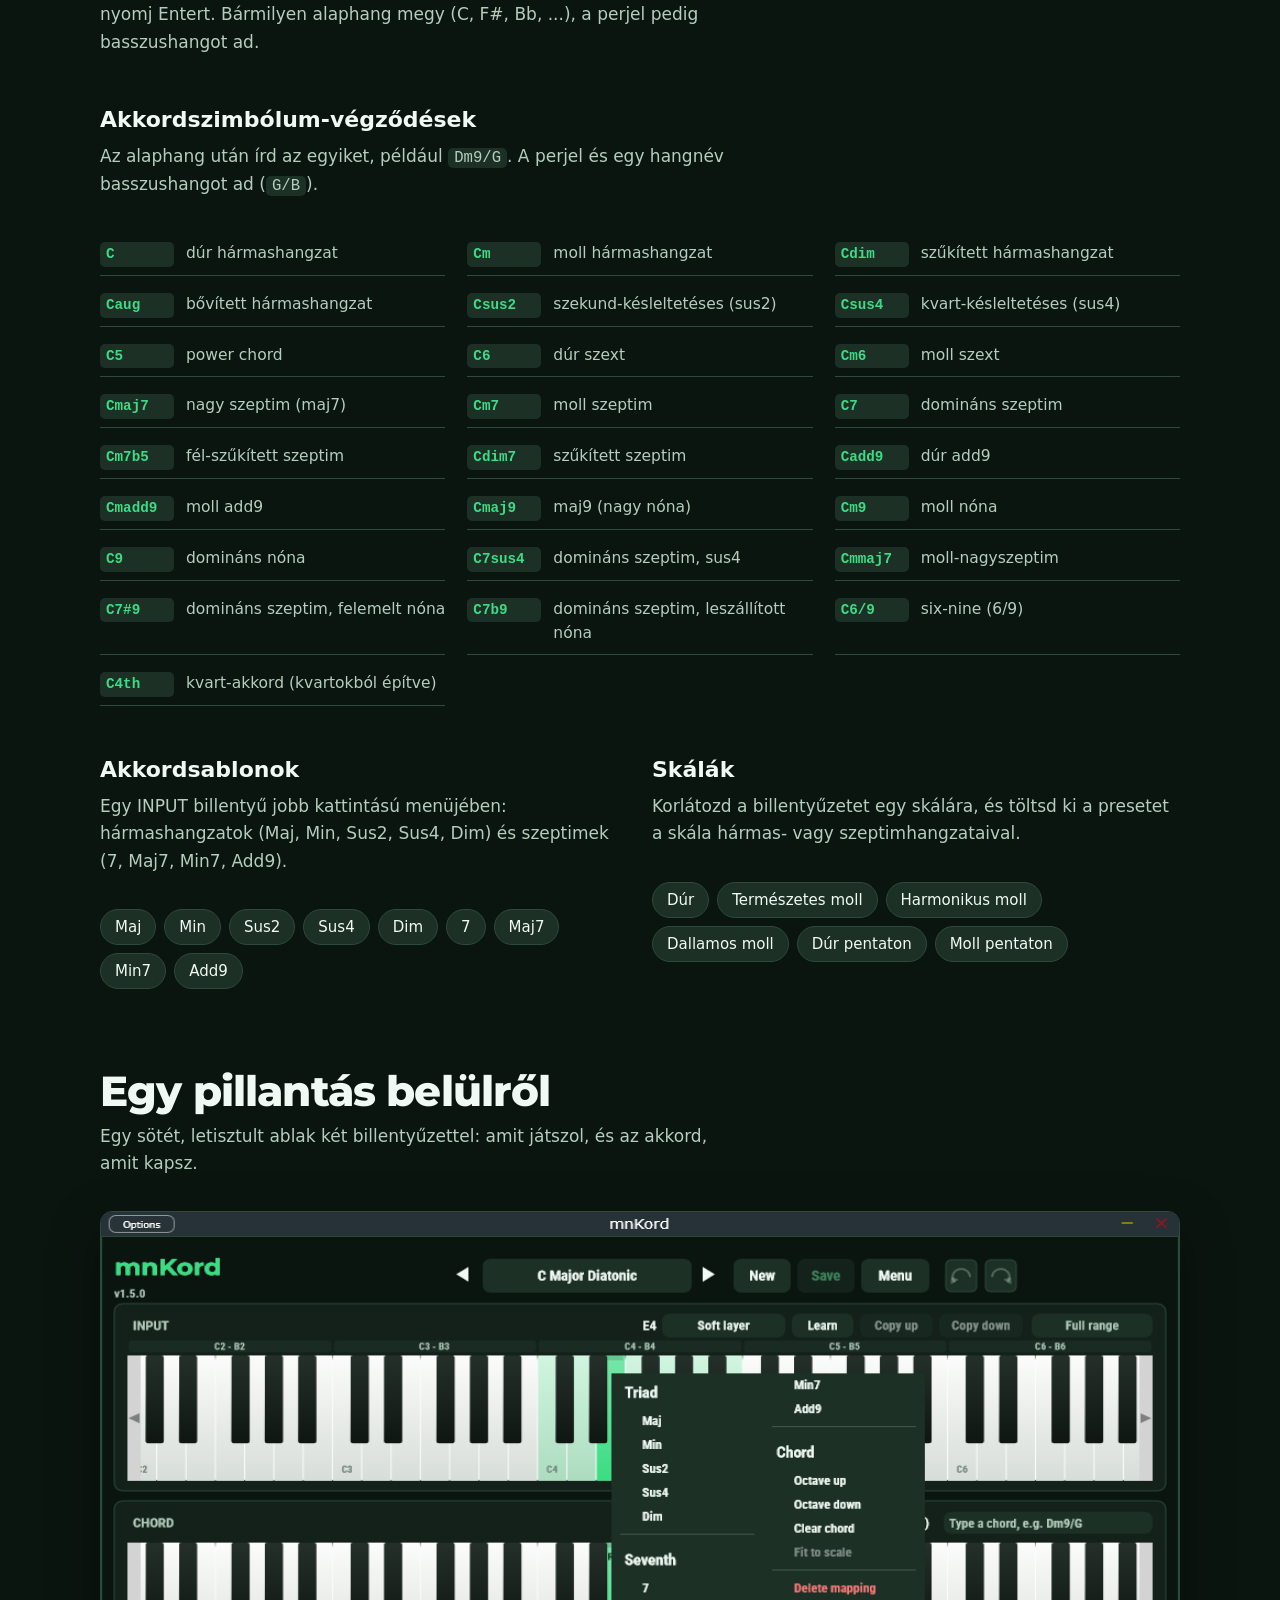
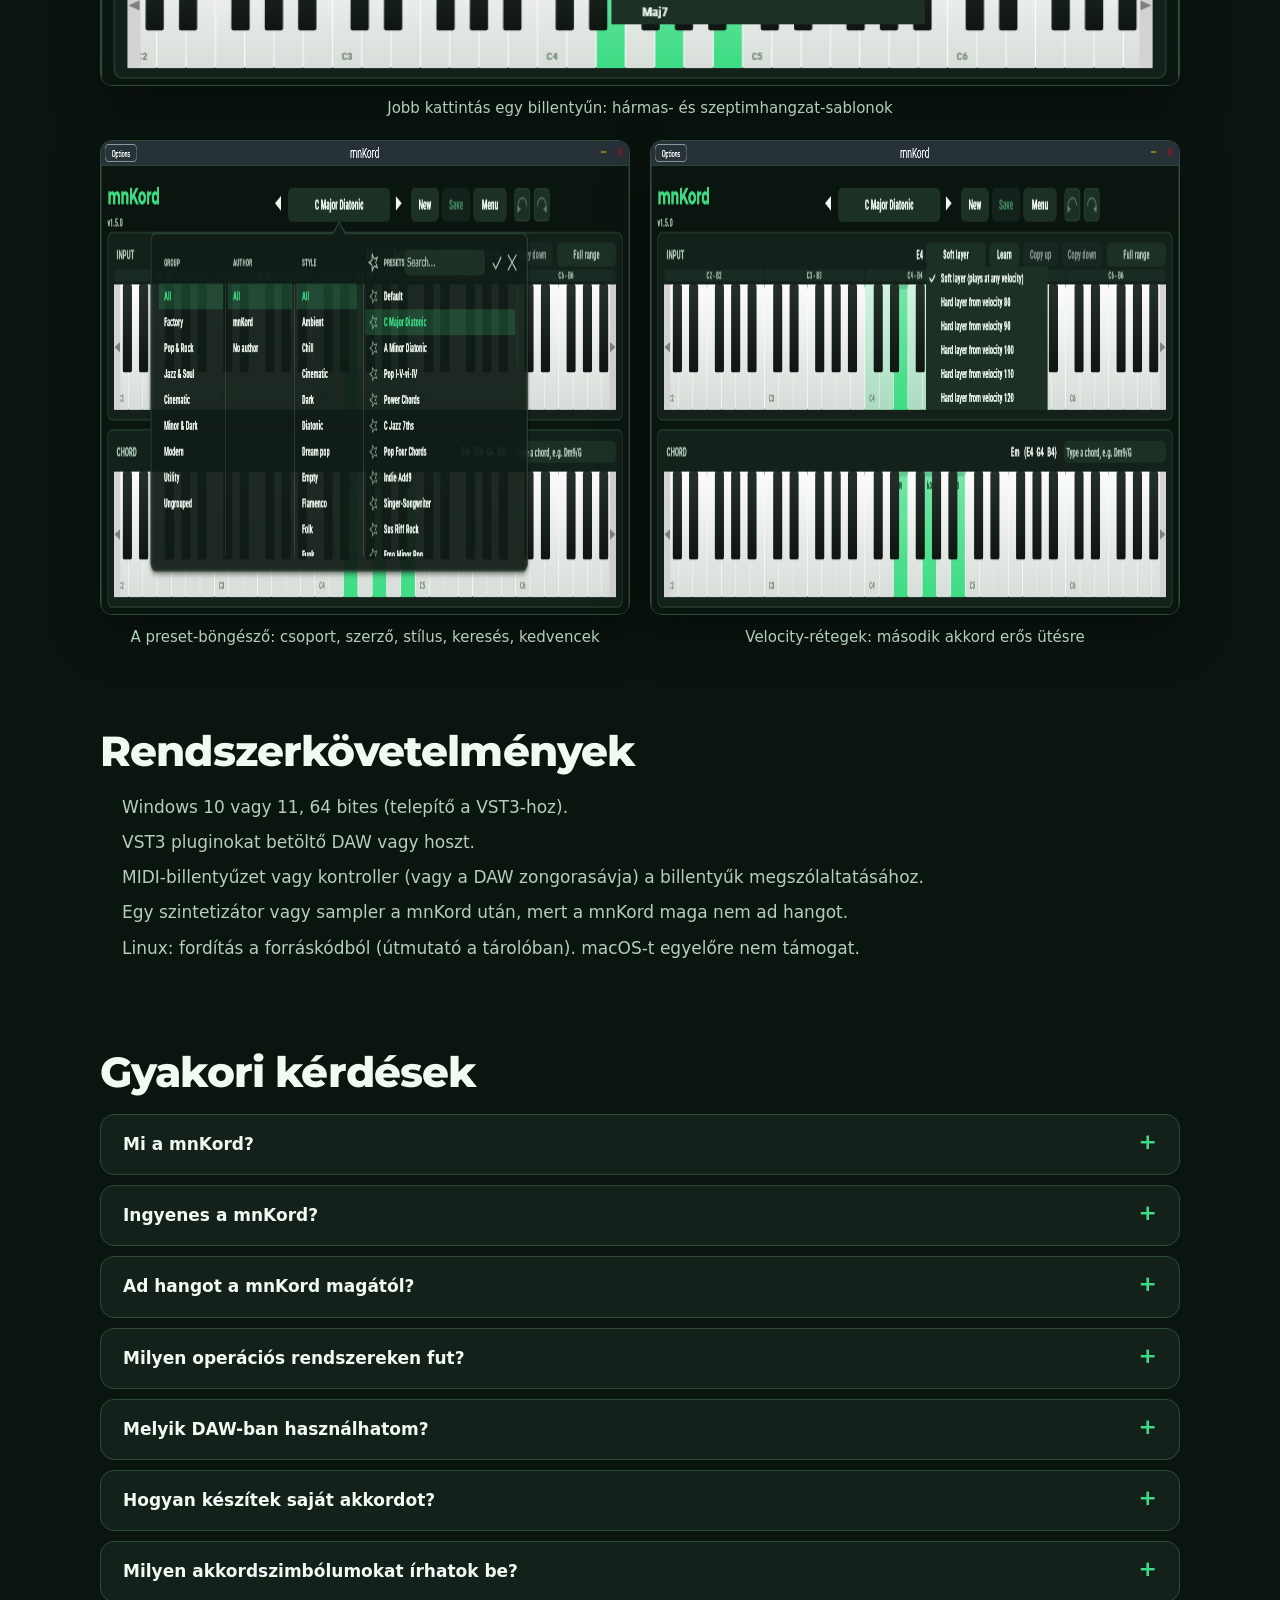
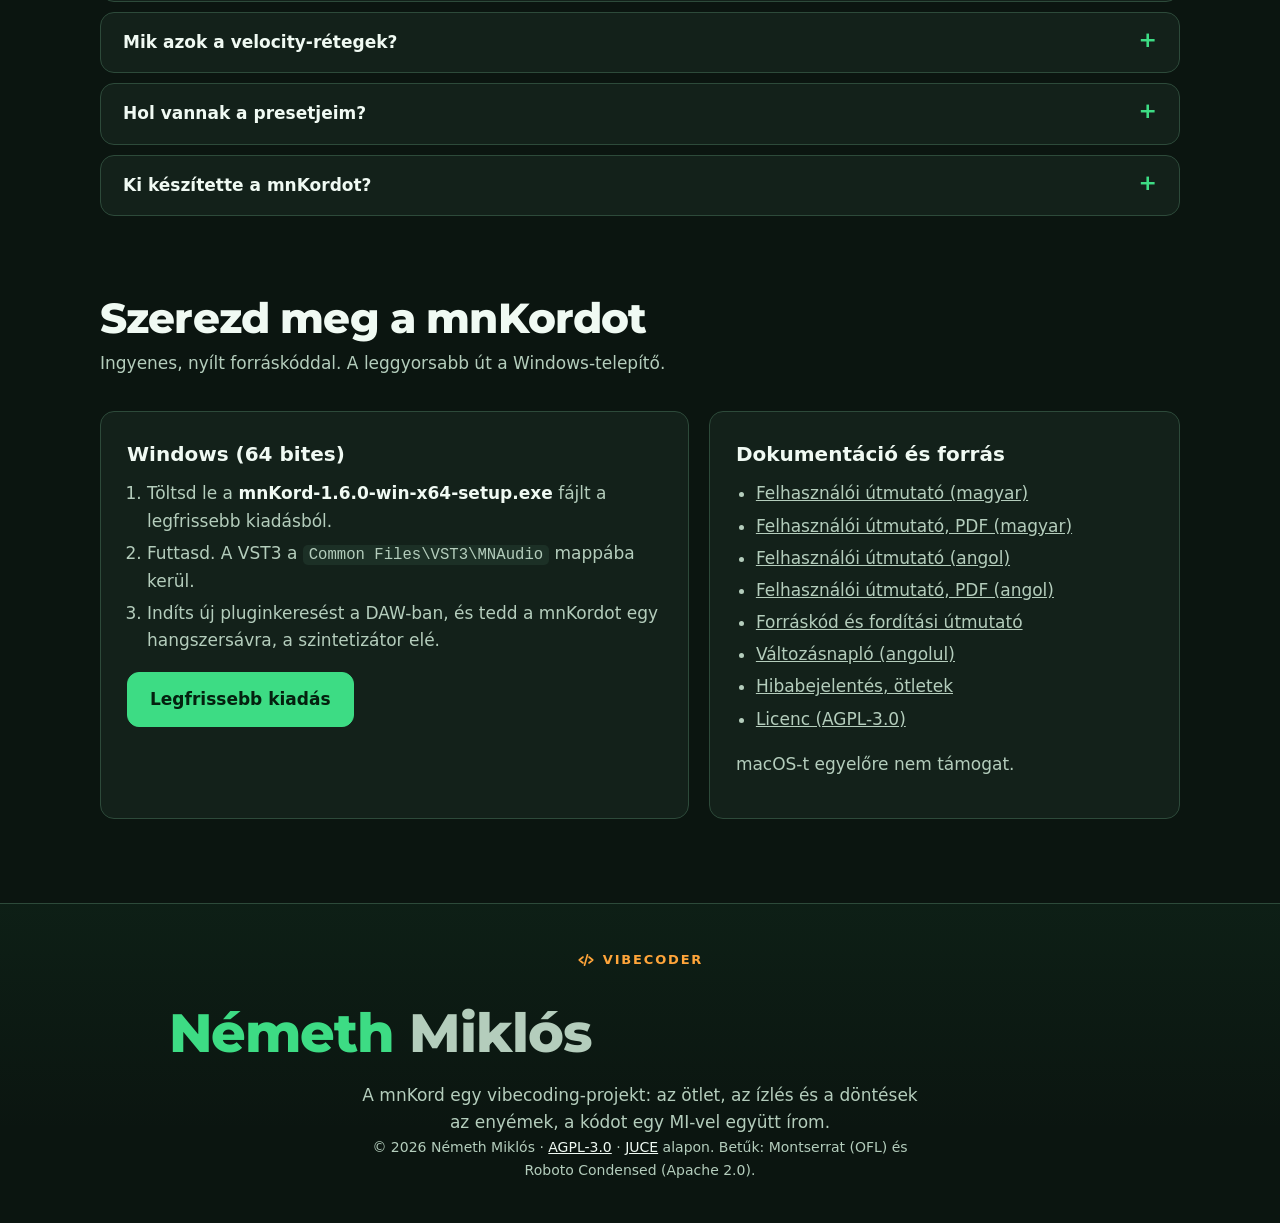
==== commit c8d9c221: "Installer: the documents go back to Program Files\MNAudio The user guide and the licenses are instal" ====
--- a/docs/hu/index.html
+++ b/docs/hu/index.html
@@ -235,7 +235,7 @@
    "applicationCategory": "MultimediaApplication",
    "applicationSubCategory": "MIDI effect, VST3 audio plugin",
    "operatingSystem": "Windows 10, Windows 11",
-   "softwareVersion": "1.5.0",
+   "softwareVersion": "1.6.0",
    "downloadUrl": "https://github.com/miklosnemeth/mnkord/releases/latest",
    "installUrl": "https://github.com/miklosnemeth/mnkord/releases/latest",
    "fileFormat": "application/vnd.steinberg.vst3",
@@ -399,7 +399,7 @@
         <a class="btn" href="https://github.com/miklosnemeth/mnkord"><svg viewBox="0 0 24 24" fill="currentColor" aria-hidden="true"><path d="M12 .5a11.5 11.5 0 0 0-3.64 22.41c.58.1.79-.25.79-.56v-2c-3.2.7-3.88-1.37-3.88-1.37-.52-1.33-1.28-1.69-1.28-1.69-1.04-.71.08-.7.08-.7 1.15.08 1.76 1.19 1.76 1.19 1.03 1.76 2.69 1.25 3.35.96.1-.75.4-1.25.73-1.54-2.55-.29-5.24-1.28-5.24-5.69 0-1.26.45-2.28 1.19-3.09-.12-.29-.52-1.46.11-3.05 0 0 .97-.31 3.17 1.18a11 11 0 0 1 5.78 0c2.2-1.49 3.17-1.18 3.17-1.18.63 1.59.23 2.76.11 3.05.74.81 1.19 1.83 1.19 3.09 0 4.42-2.69 5.39-5.25 5.68.41.36.78 1.06.78 2.14v3.17c0 .31.21.67.8.56A11.5 11.5 0 0 0 12 .5Z"/></svg>Forráskód a GitHubon</a>
       </div>
       <ul class="facts">
-        <li>v1.5.0</li>
+        <li>v1.6.0</li>
         <li>VST3 · Windows x64</li>
         <li>Ingyenes és nyílt forráskódú (AGPL-3.0)</li>
       </ul>
@@ -426,7 +426,7 @@
         <li class="card"><div class="ic"><svg viewBox="0 0 24 24" fill="none" stroke="currentColor" stroke-width="2" stroke-linecap="round" stroke-linejoin="round" aria-hidden="true"><path d="M9 14 4 9l5-5M4 9h10a6 6 0 0 1 0 12h-3"/></svg></div><h3>Learn, undo, transzponálás</h3><p>MIDI learn a kontrollerről, visszavonás és újra, egy egész oktáv másolása, billentyűk vagy akkordok transzponálása.</p></li>
       </ul>
       <h3 class="listh">Minden, ami benne van</h3>
-      <p class="sub">A mnKord 1.5.0 teljes funkciólistája.</p>
+      <p class="sub">A mnKord 1.6.0 teljes funkciólistája.</p>
       <div class="featlists">
         <div class="fl"><h4>Akkordok építése</h4><ul>
           <li>A 128 MIDI-billentyű bármelyikéhez saját akkordot rendelhetsz.</li>
@@ -604,7 +604,7 @@
       <p class="sub">Ingyenes, nyílt forráskóddal. A leggyorsabb út a Windows-telepítő.</p>
       <div class="get">
         <div class="box"><h3>Windows (64 bites)</h3><ol>
-          <li>Töltsd le a <strong>mnKord-1.5.0-win-x64-setup.exe</strong> fájlt a legfrissebb kiadásból.</li>
+          <li>Töltsd le a <strong>mnKord-1.6.0-win-x64-setup.exe</strong> fájlt a legfrissebb kiadásból.</li>
           <li>Futtasd. A VST3 a <code>Common Files\VST3\MNAudio</code> mappába kerül.</li>
           <li>Indíts új pluginkeresést a DAW-ban, és tedd a mnKordot egy hangszersávra, a szintetizátor elé.</li>
         </ol><a class="btn primary" href="https://github.com/miklosnemeth/mnkord/releases/latest">Legfrissebb kiadás</a></div>
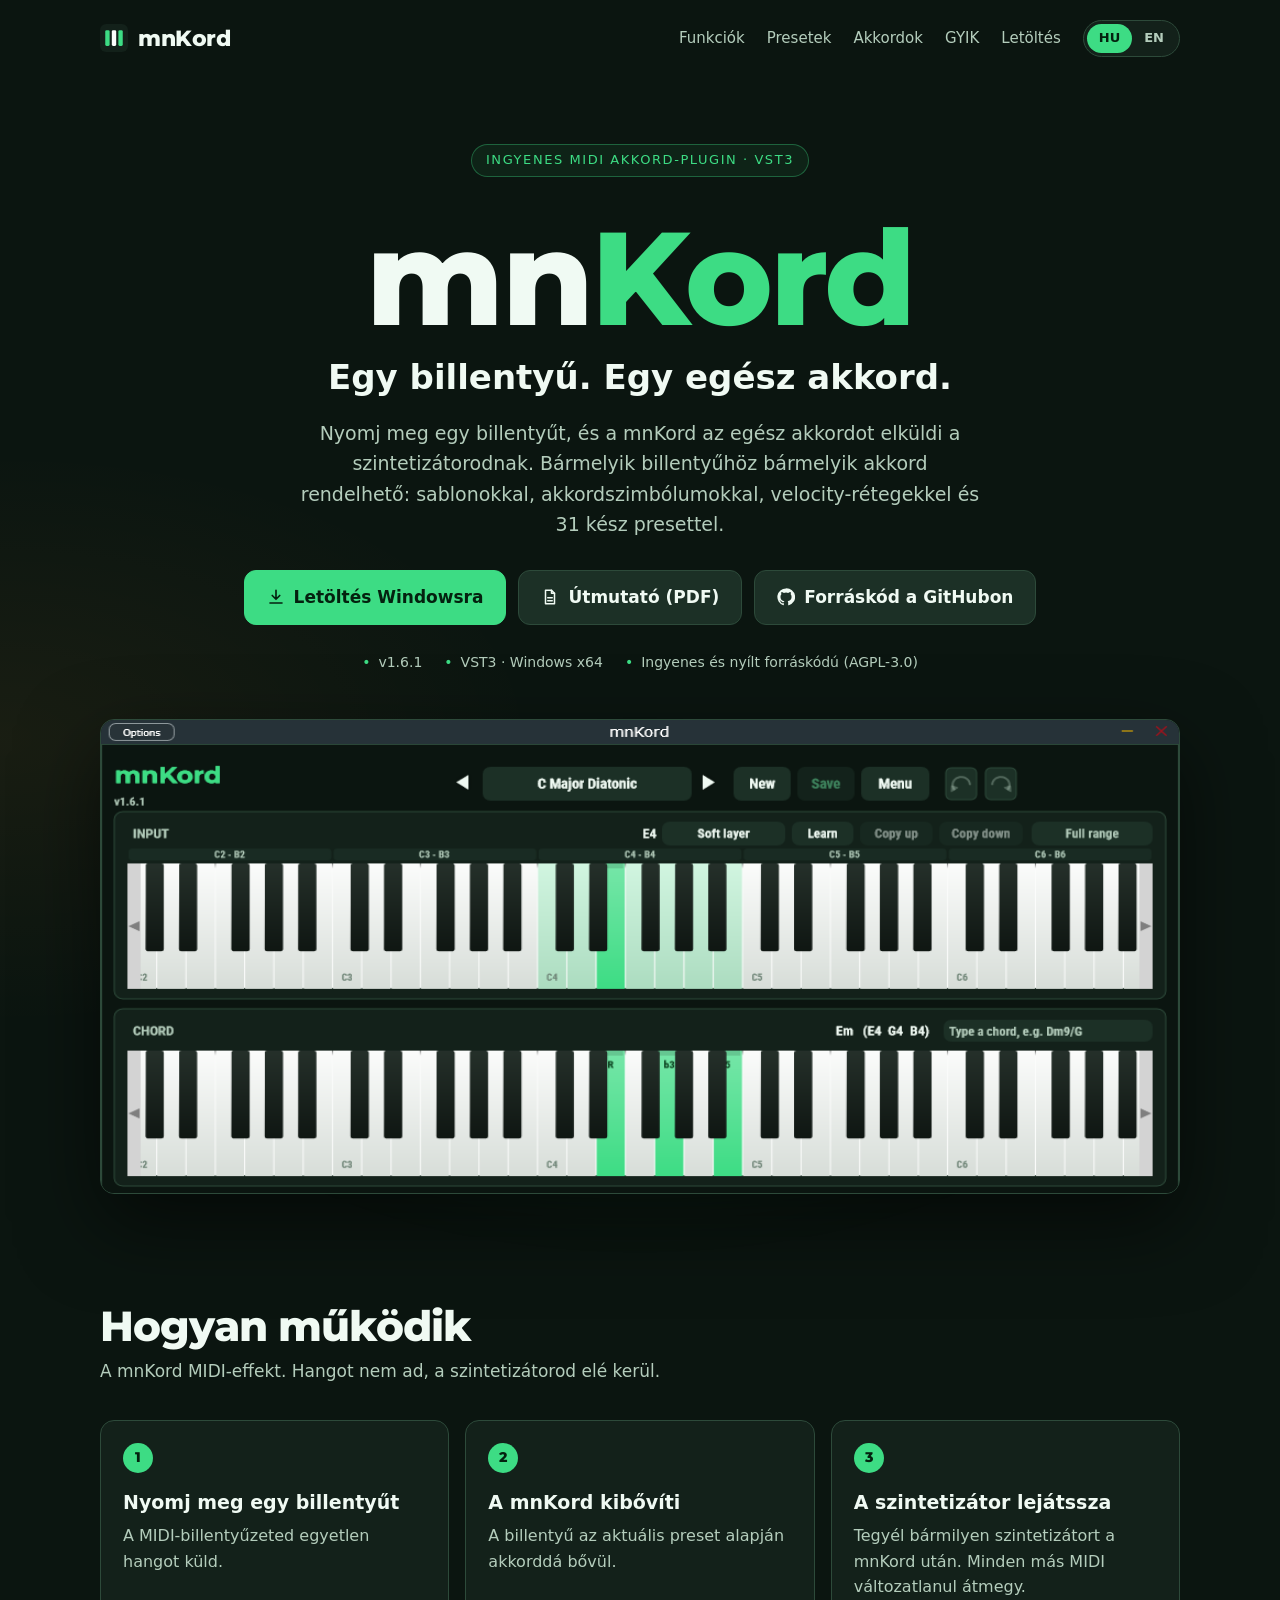
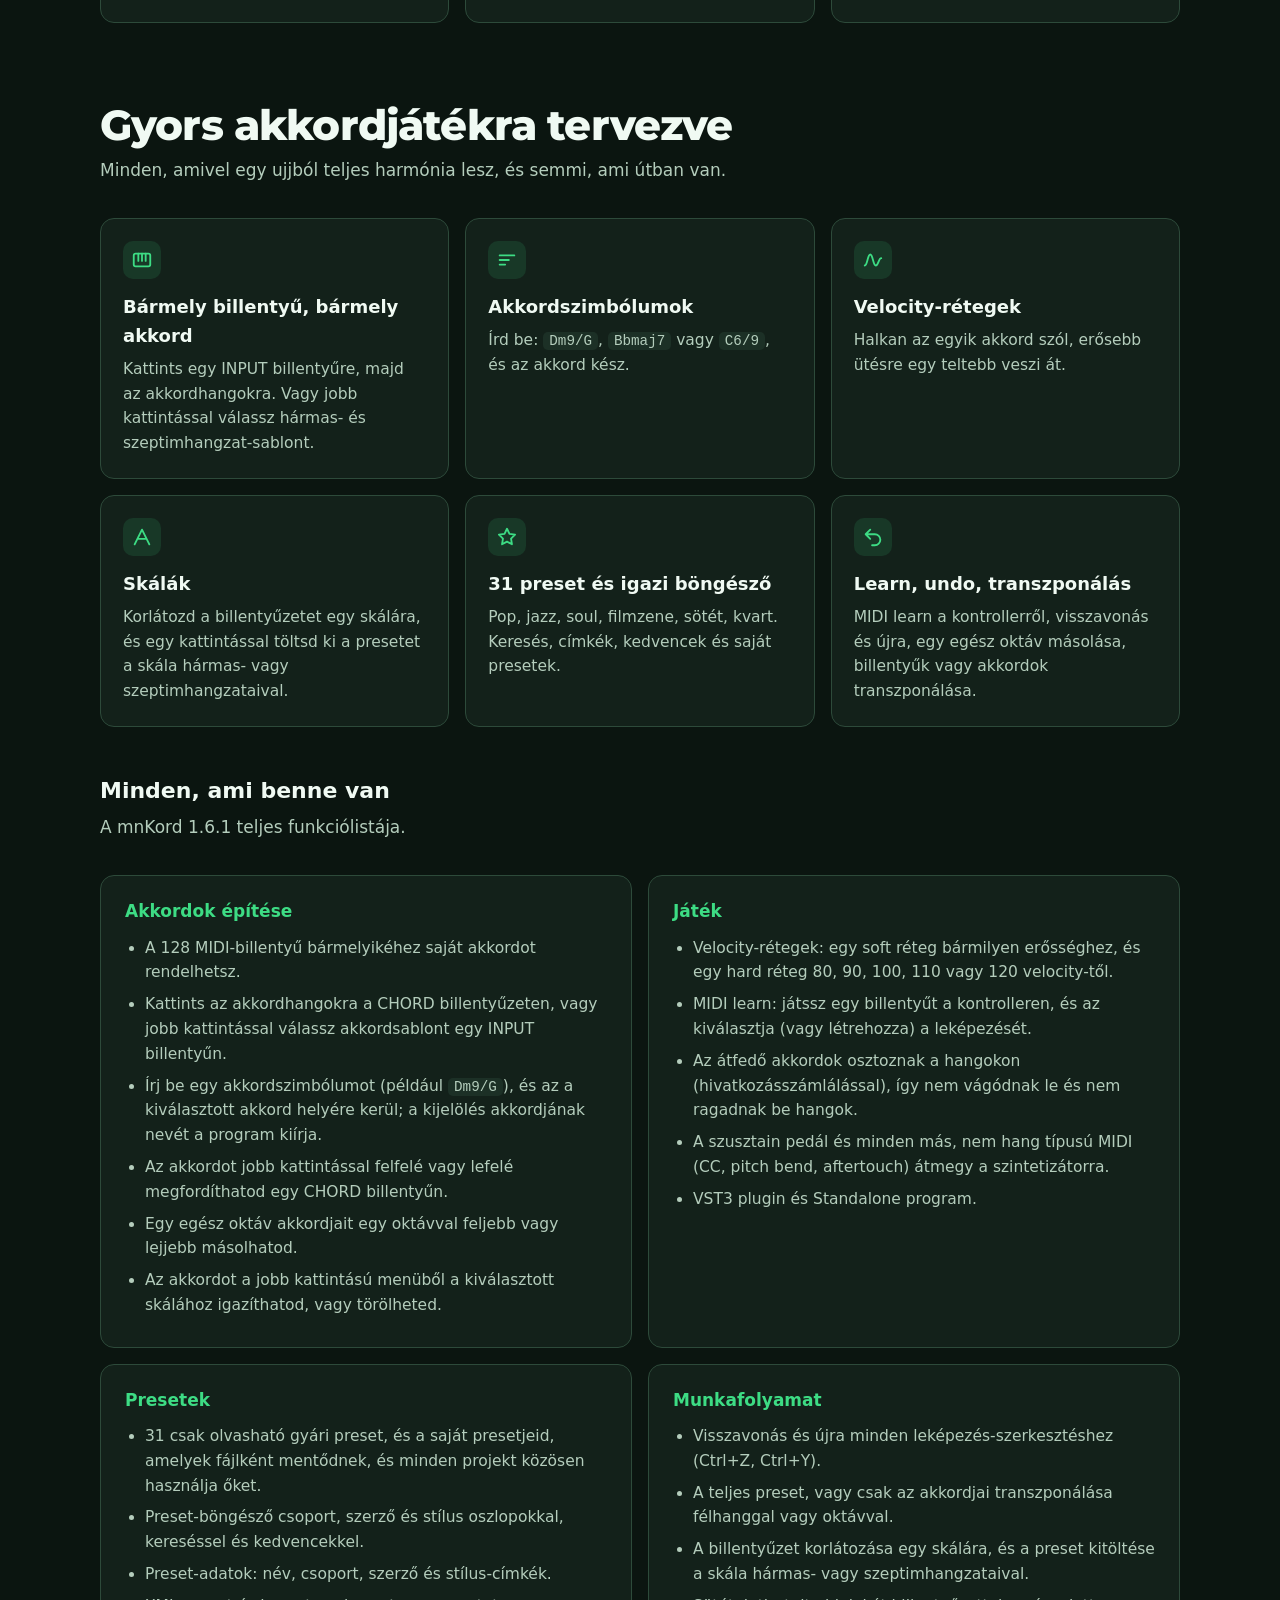
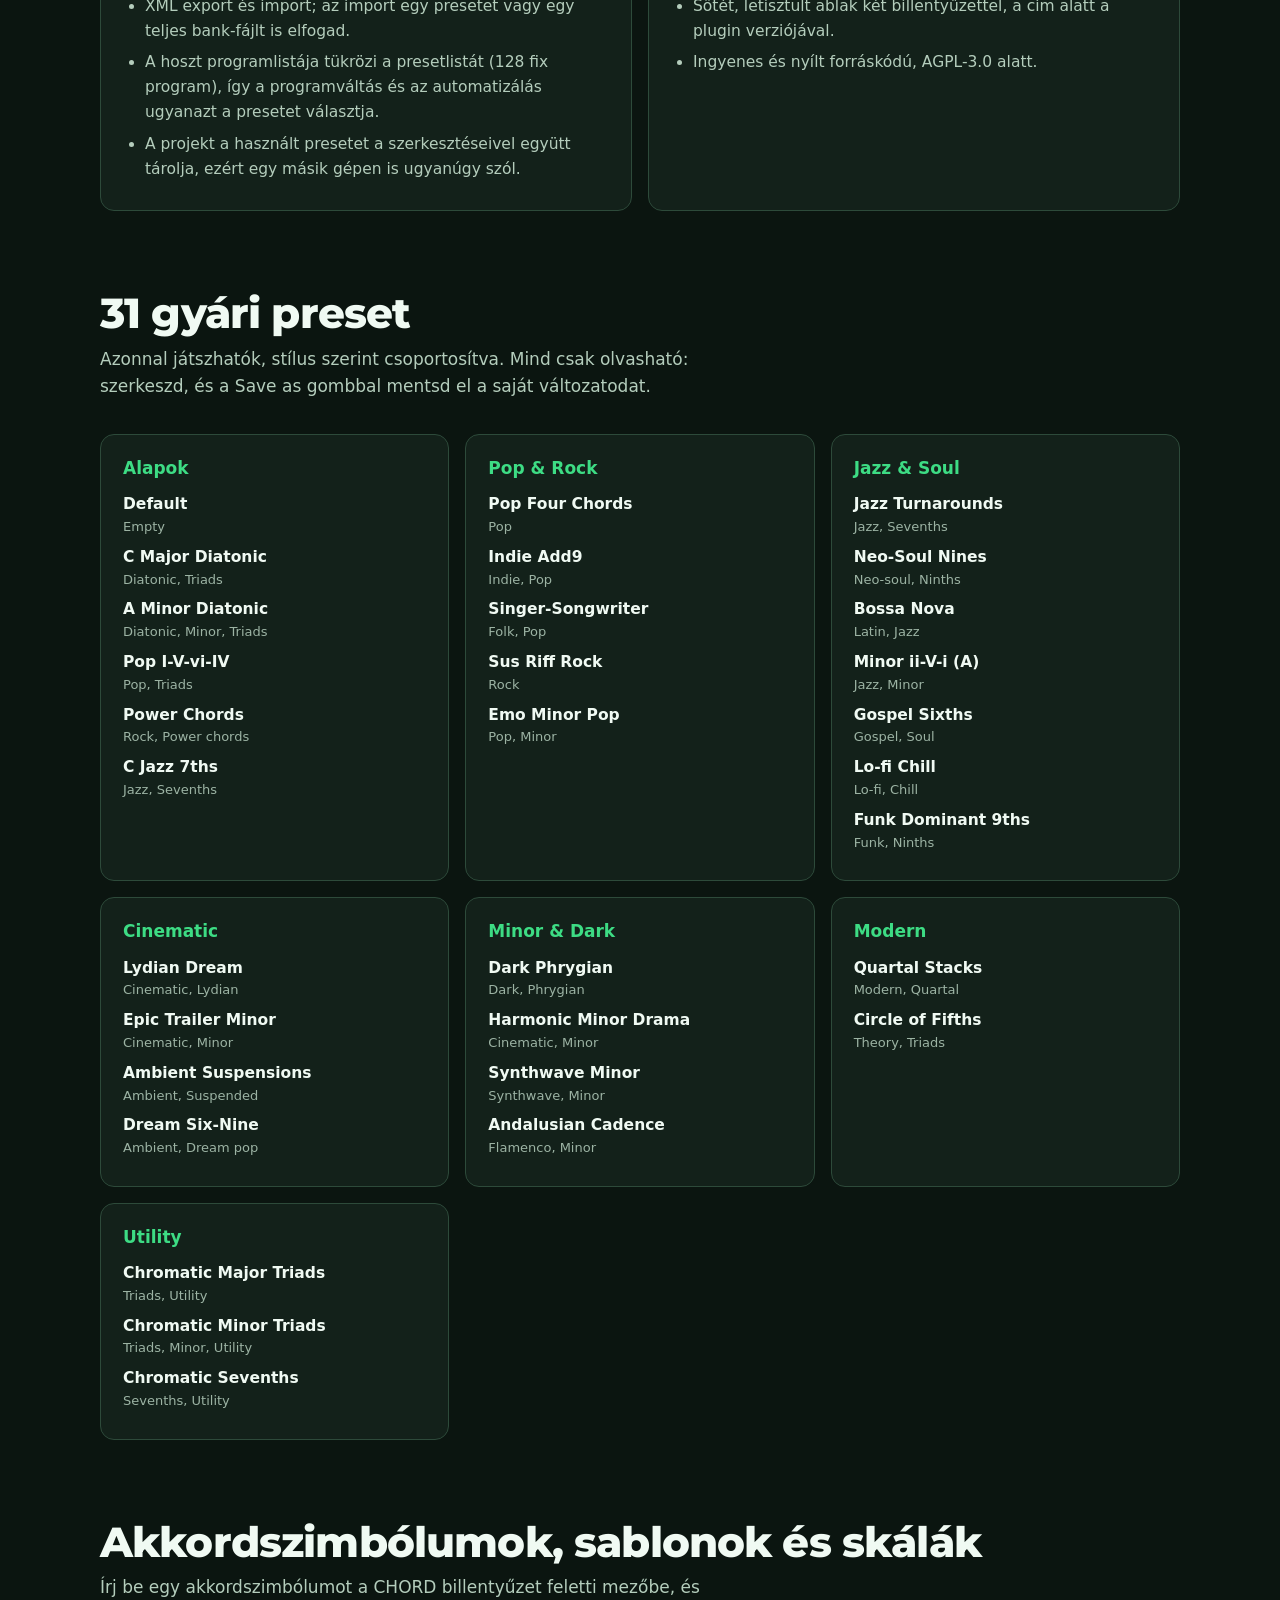
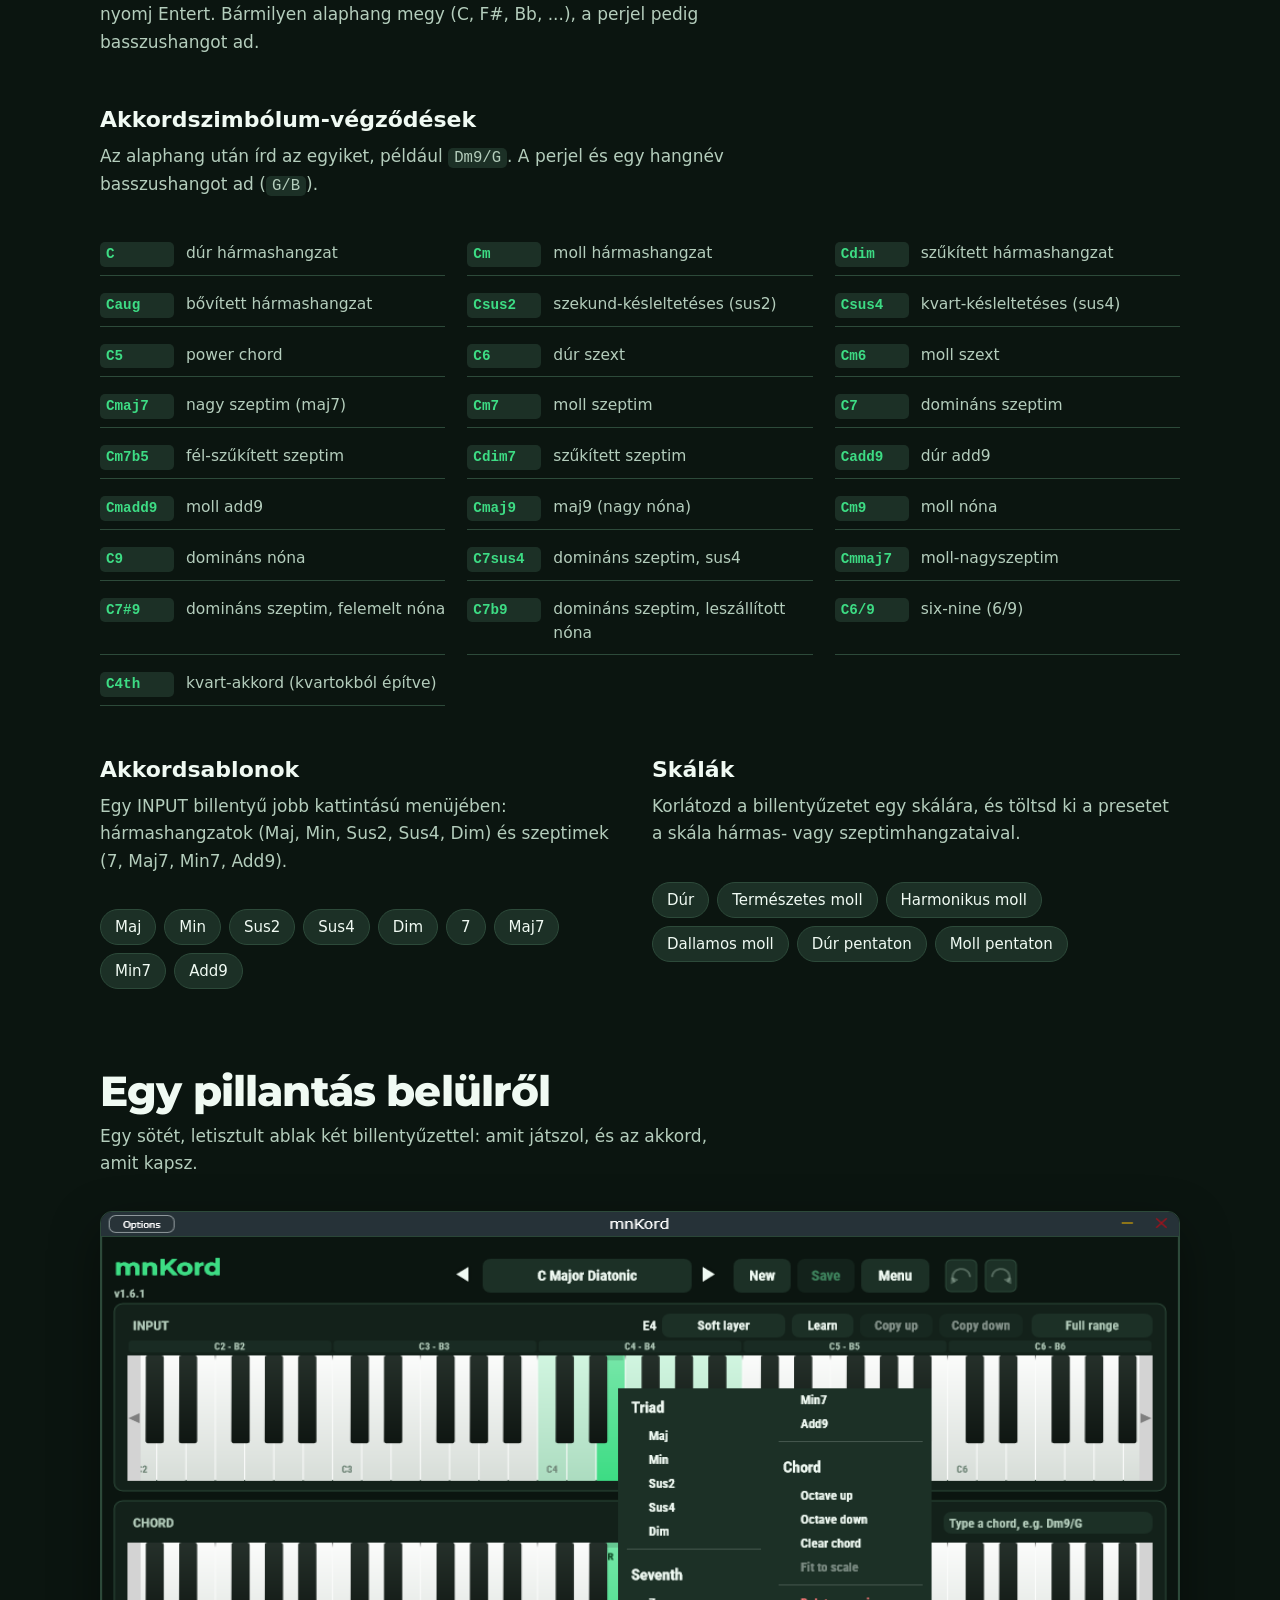
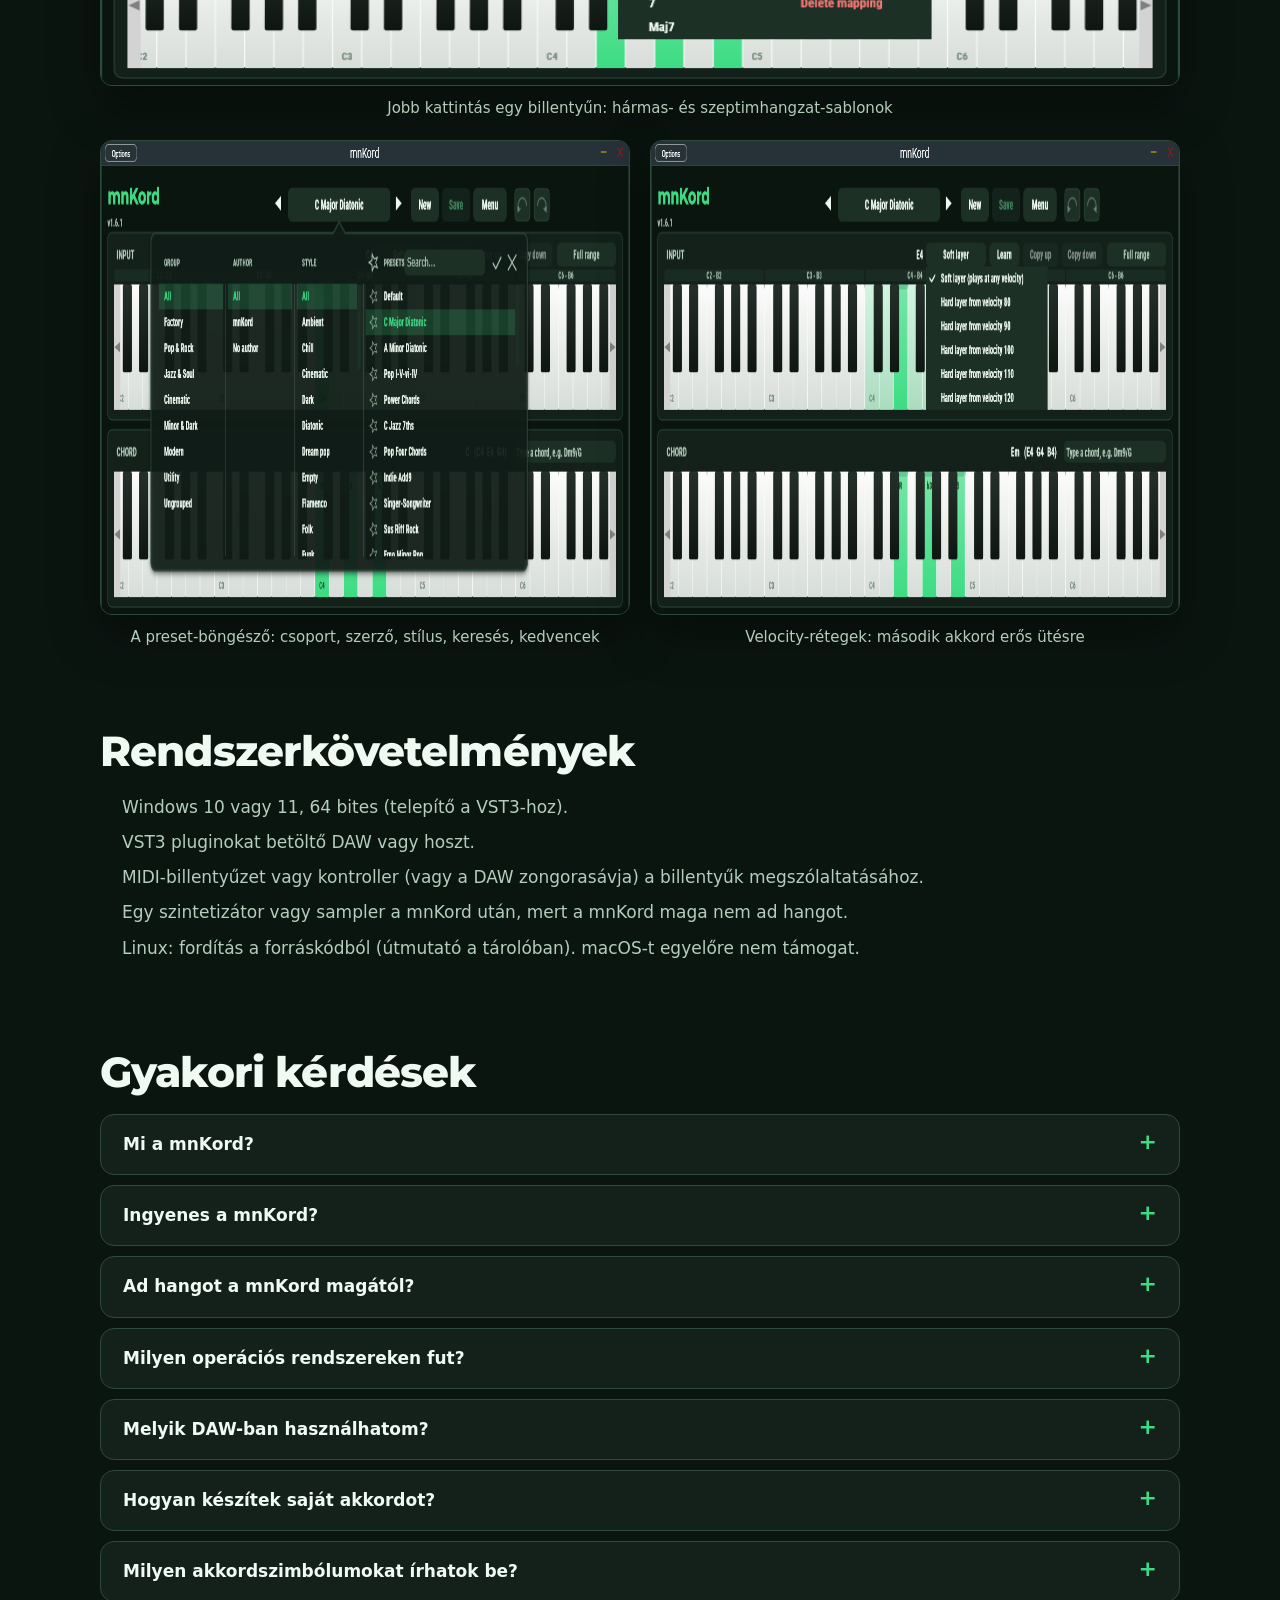
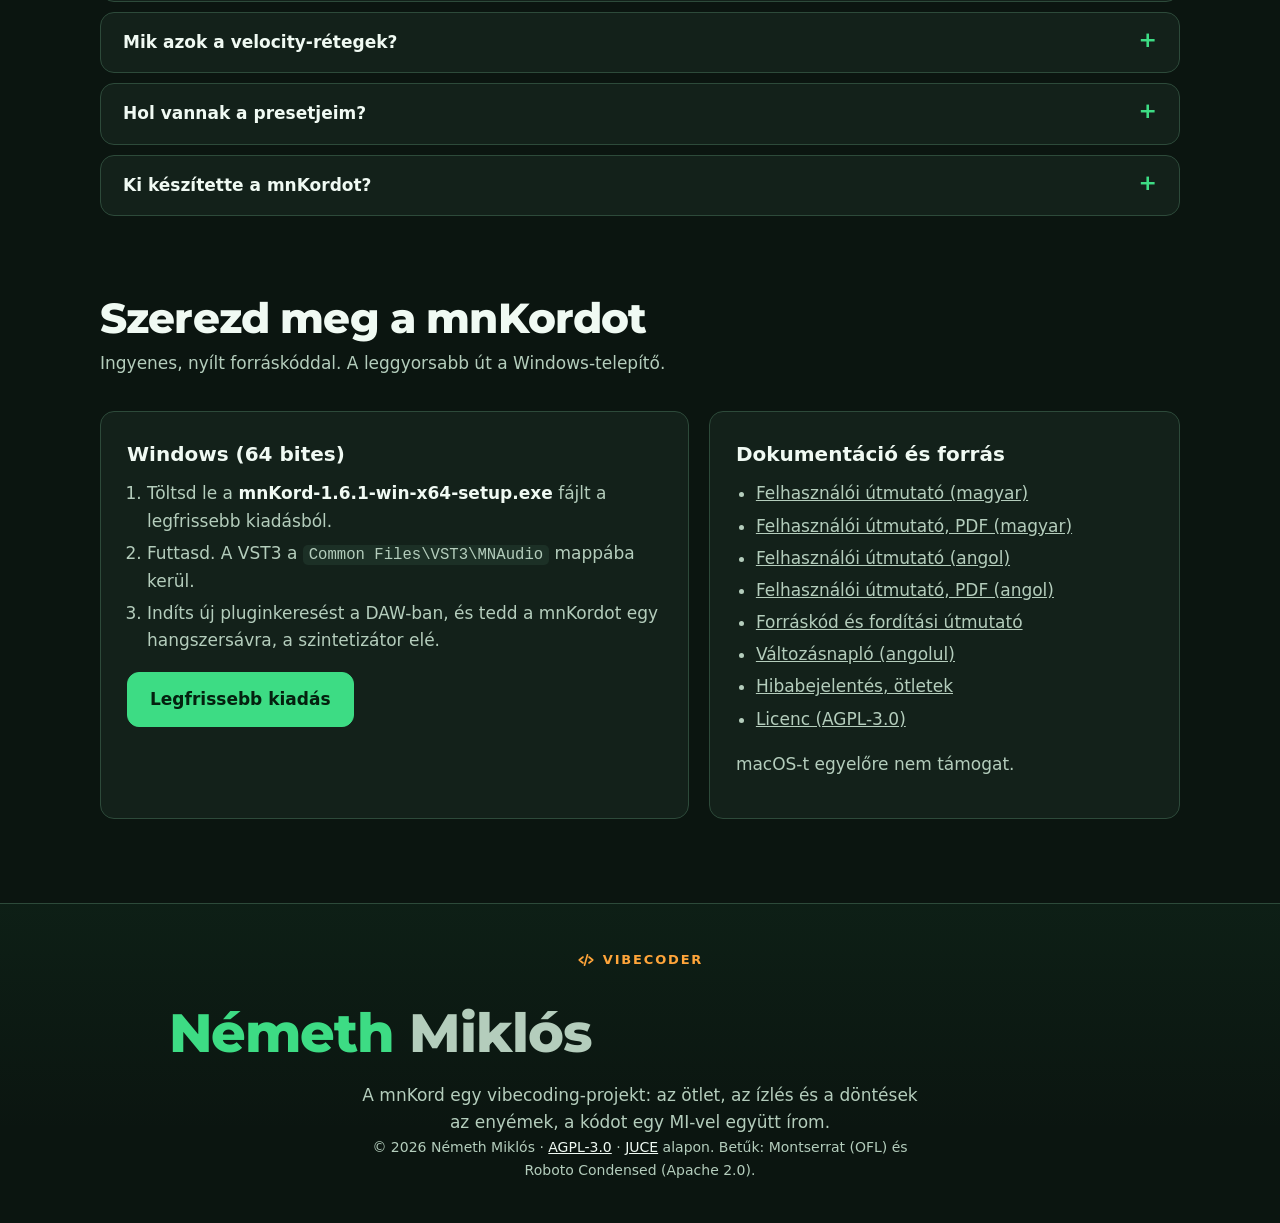
==== commit fd409268: "Update the screenshots, PDFs and home page for 1.6.1 Co-Authored-By: Claude Opus 5.5 <noreply@anthro" ====
--- a/docs/hu/index.html
+++ b/docs/hu/index.html
@@ -235,7 +235,7 @@
    "applicationCategory": "MultimediaApplication",
    "applicationSubCategory": "MIDI effect, VST3 audio plugin",
    "operatingSystem": "Windows 10, Windows 11",
-   "softwareVersion": "1.6.0",
+   "softwareVersion": "1.6.1",
    "downloadUrl": "https://github.com/miklosnemeth/mnkord/releases/latest",
    "installUrl": "https://github.com/miklosnemeth/mnkord/releases/latest",
    "fileFormat": "application/vnd.steinberg.vst3",
@@ -399,7 +399,7 @@
         <a class="btn" href="https://github.com/miklosnemeth/mnkord"><svg viewBox="0 0 24 24" fill="currentColor" aria-hidden="true"><path d="M12 .5a11.5 11.5 0 0 0-3.64 22.41c.58.1.79-.25.79-.56v-2c-3.2.7-3.88-1.37-3.88-1.37-.52-1.33-1.28-1.69-1.28-1.69-1.04-.71.08-.7.08-.7 1.15.08 1.76 1.19 1.76 1.19 1.03 1.76 2.69 1.25 3.35.96.1-.75.4-1.25.73-1.54-2.55-.29-5.24-1.28-5.24-5.69 0-1.26.45-2.28 1.19-3.09-.12-.29-.52-1.46.11-3.05 0 0 .97-.31 3.17 1.18a11 11 0 0 1 5.78 0c2.2-1.49 3.17-1.18 3.17-1.18.63 1.59.23 2.76.11 3.05.74.81 1.19 1.83 1.19 3.09 0 4.42-2.69 5.39-5.25 5.68.41.36.78 1.06.78 2.14v3.17c0 .31.21.67.8.56A11.5 11.5 0 0 0 12 .5Z"/></svg>Forráskód a GitHubon</a>
       </div>
       <ul class="facts">
-        <li>v1.6.0</li>
+        <li>v1.6.1</li>
         <li>VST3 · Windows x64</li>
         <li>Ingyenes és nyílt forráskódú (AGPL-3.0)</li>
       </ul>
@@ -426,7 +426,7 @@
         <li class="card"><div class="ic"><svg viewBox="0 0 24 24" fill="none" stroke="currentColor" stroke-width="2" stroke-linecap="round" stroke-linejoin="round" aria-hidden="true"><path d="M9 14 4 9l5-5M4 9h10a6 6 0 0 1 0 12h-3"/></svg></div><h3>Learn, undo, transzponálás</h3><p>MIDI learn a kontrollerről, visszavonás és újra, egy egész oktáv másolása, billentyűk vagy akkordok transzponálása.</p></li>
       </ul>
       <h3 class="listh">Minden, ami benne van</h3>
-      <p class="sub">A mnKord 1.6.0 teljes funkciólistája.</p>
+      <p class="sub">A mnKord 1.6.1 teljes funkciólistája.</p>
       <div class="featlists">
         <div class="fl"><h4>Akkordok építése</h4><ul>
           <li>A 128 MIDI-billentyű bármelyikéhez saját akkordot rendelhetsz.</li>
@@ -604,7 +604,7 @@
       <p class="sub">Ingyenes, nyílt forráskóddal. A leggyorsabb út a Windows-telepítő.</p>
       <div class="get">
         <div class="box"><h3>Windows (64 bites)</h3><ol>
-          <li>Töltsd le a <strong>mnKord-1.6.0-win-x64-setup.exe</strong> fájlt a legfrissebb kiadásból.</li>
+          <li>Töltsd le a <strong>mnKord-1.6.1-win-x64-setup.exe</strong> fájlt a legfrissebb kiadásból.</li>
           <li>Futtasd. A VST3 a <code>Common Files\VST3\MNAudio</code> mappába kerül.</li>
           <li>Indíts új pluginkeresést a DAW-ban, és tedd a mnKordot egy hangszersávra, a szintetizátor elé.</li>
         </ol><a class="btn primary" href="https://github.com/miklosnemeth/mnkord/releases/latest">Legfrissebb kiadás</a></div>
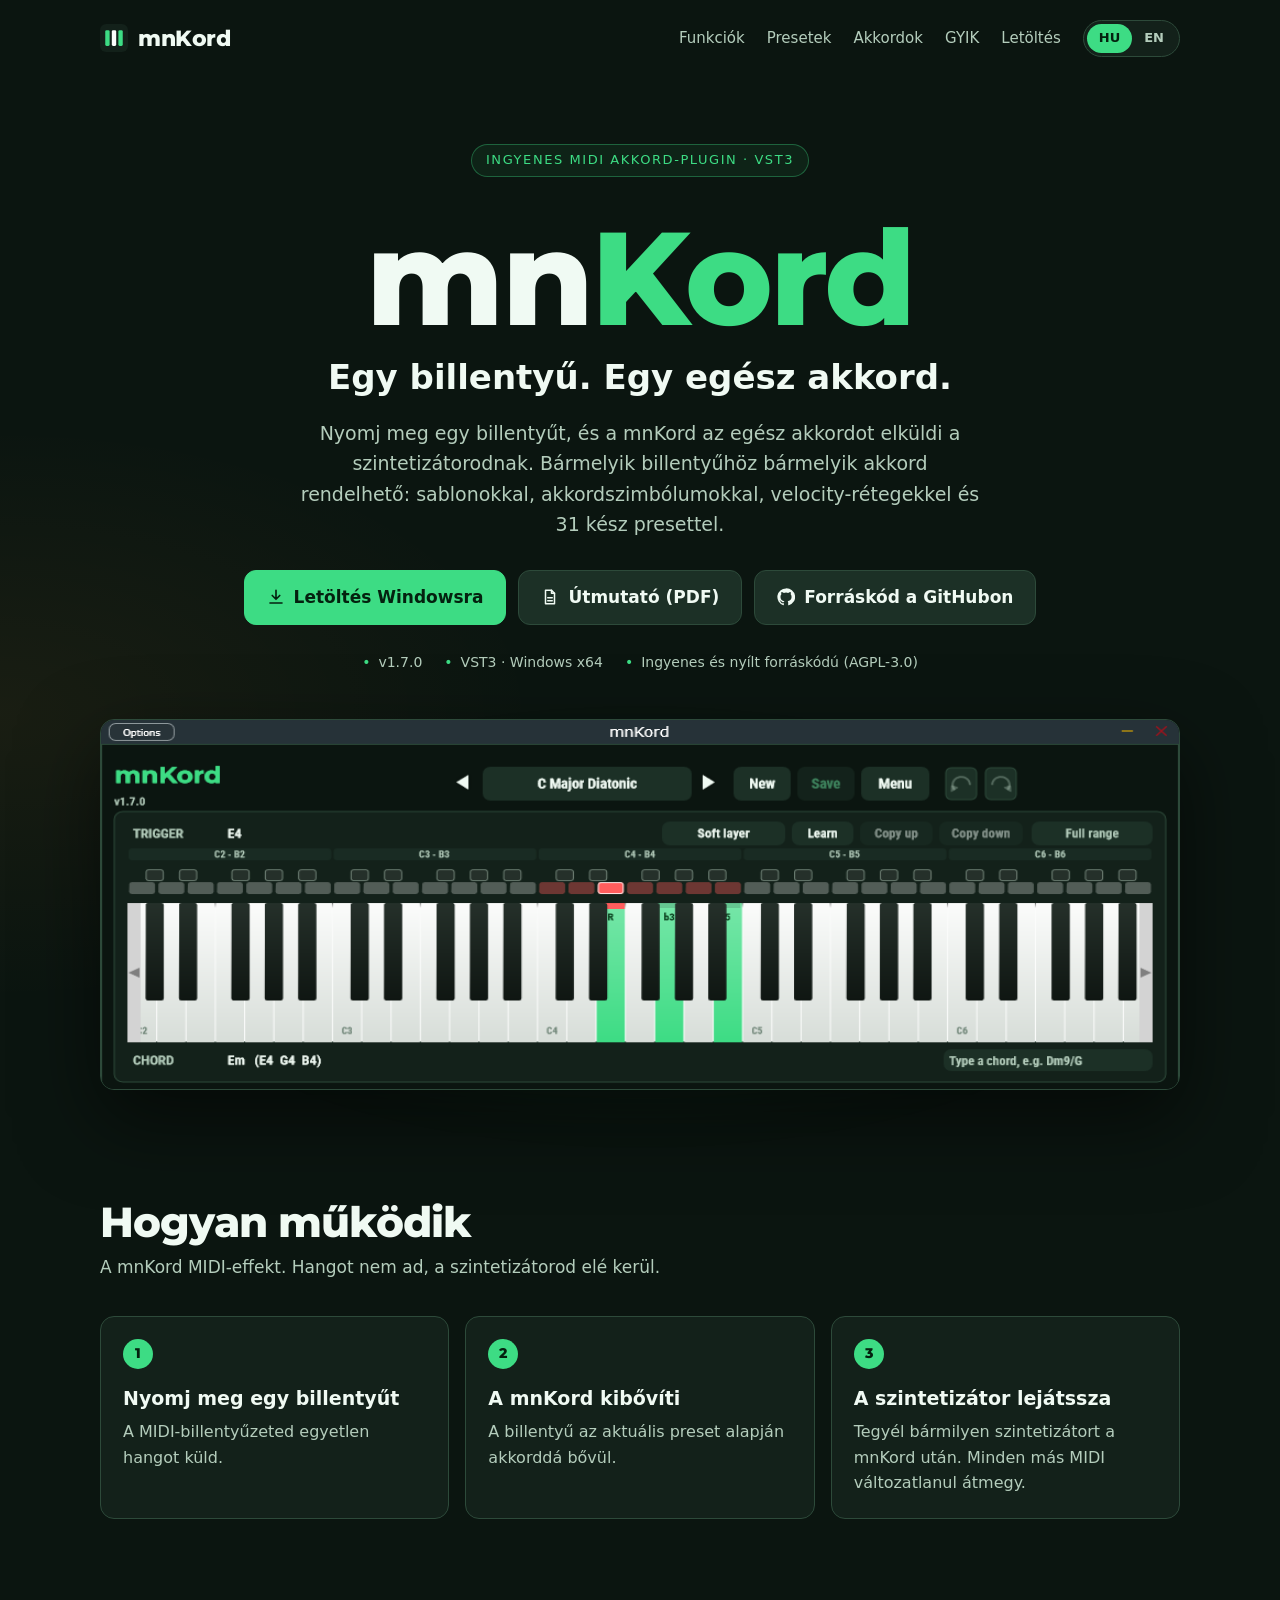
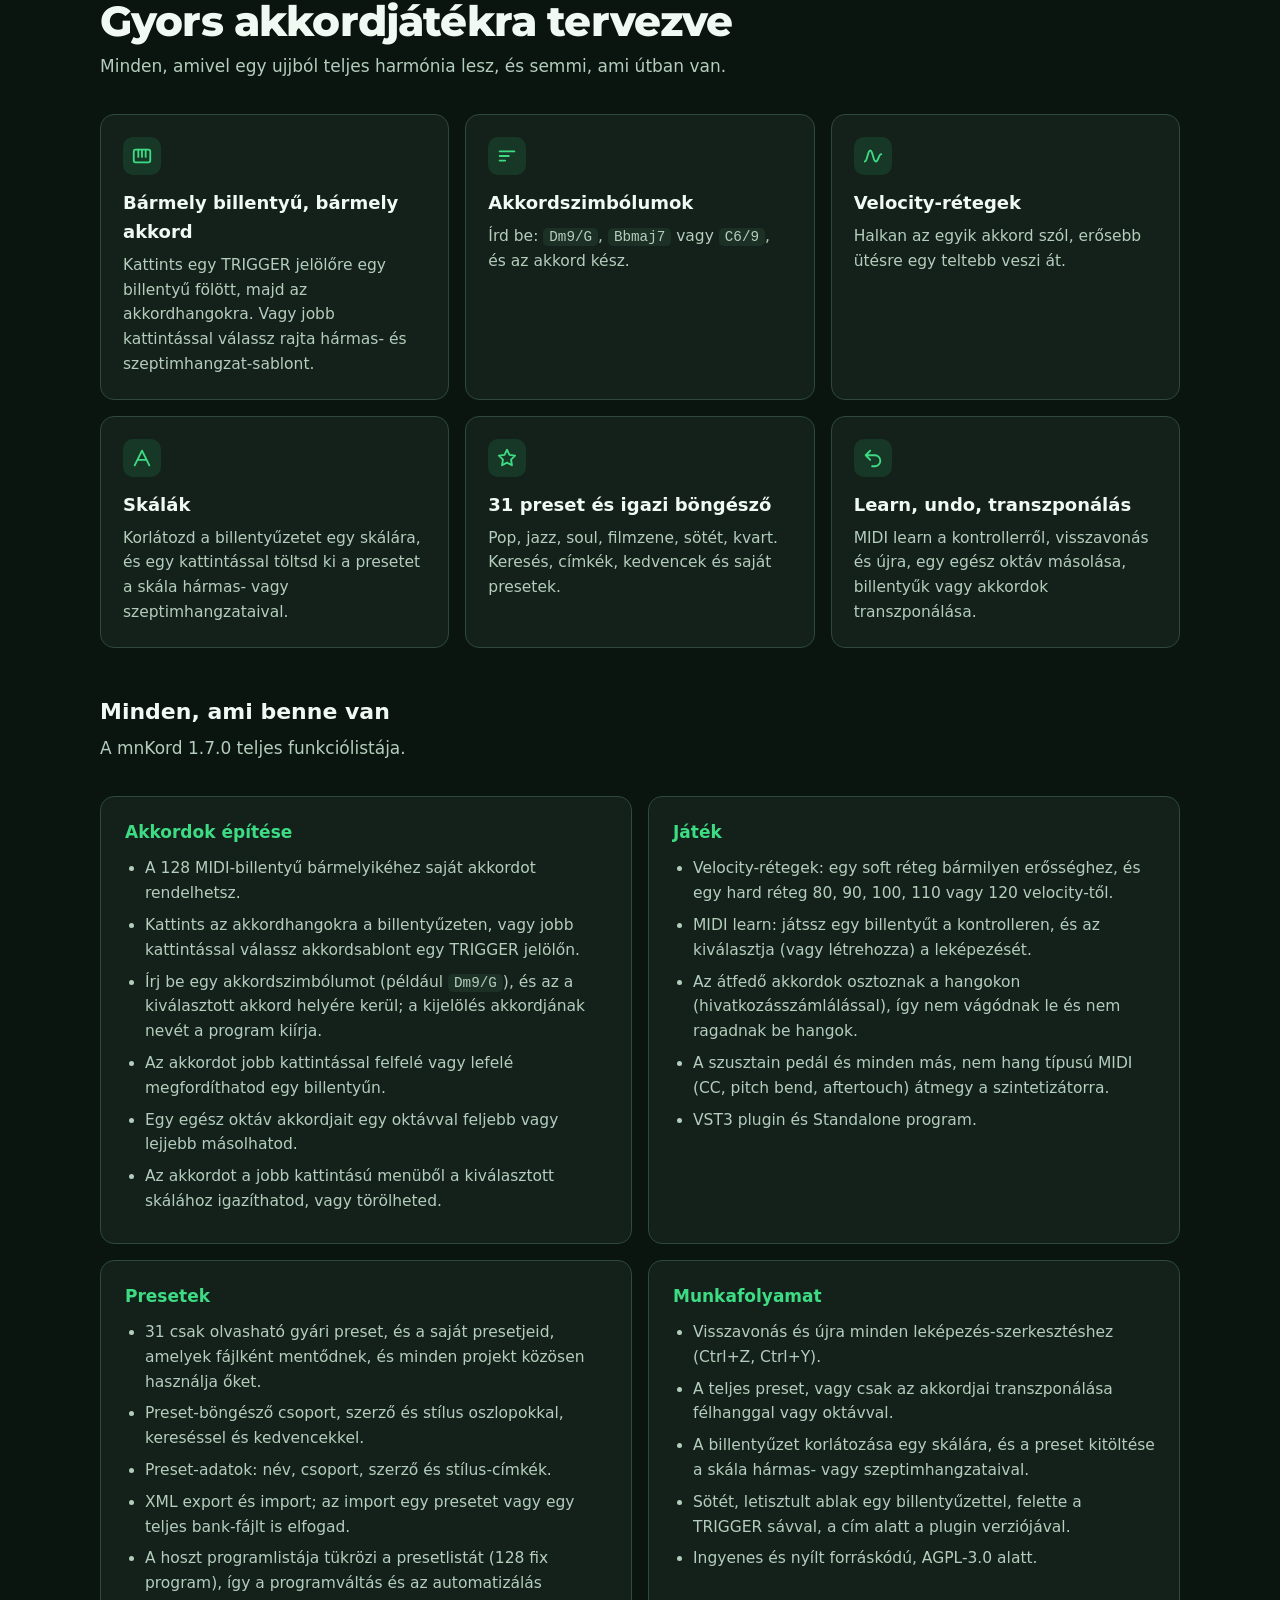
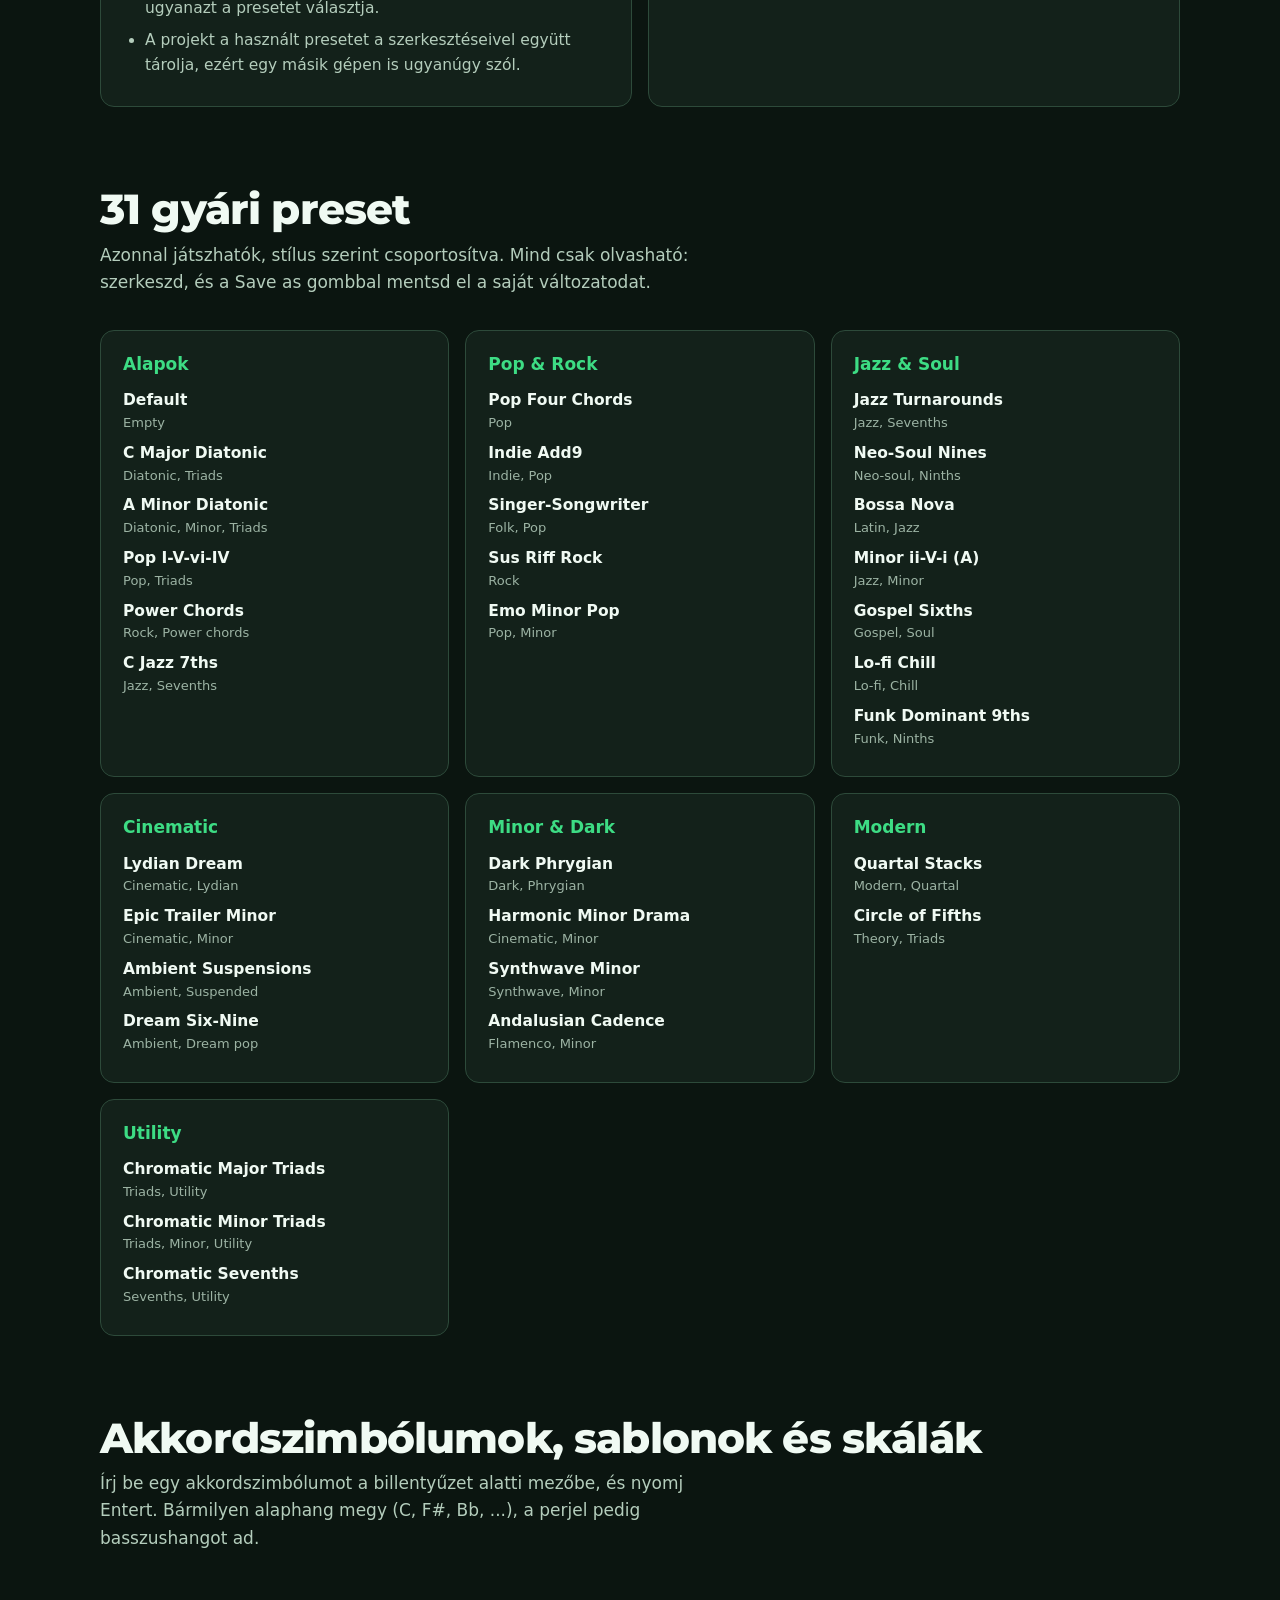
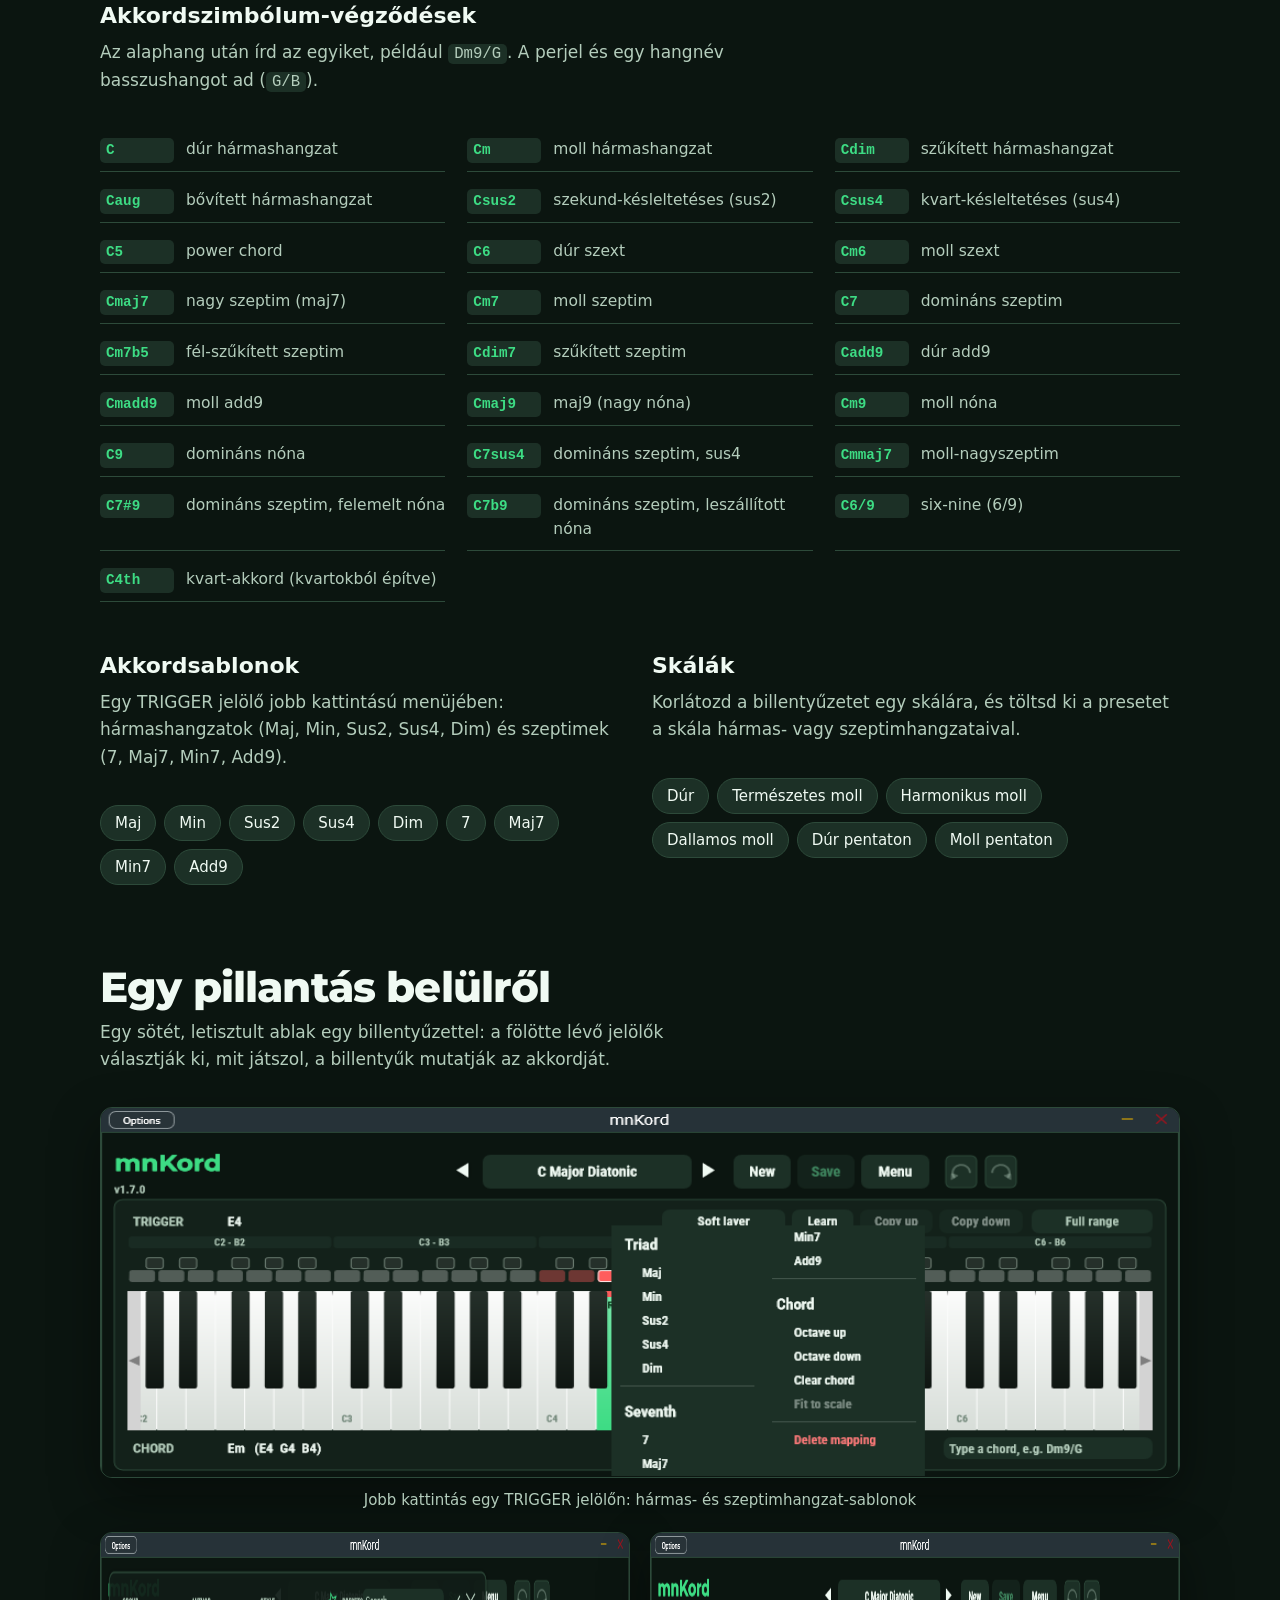
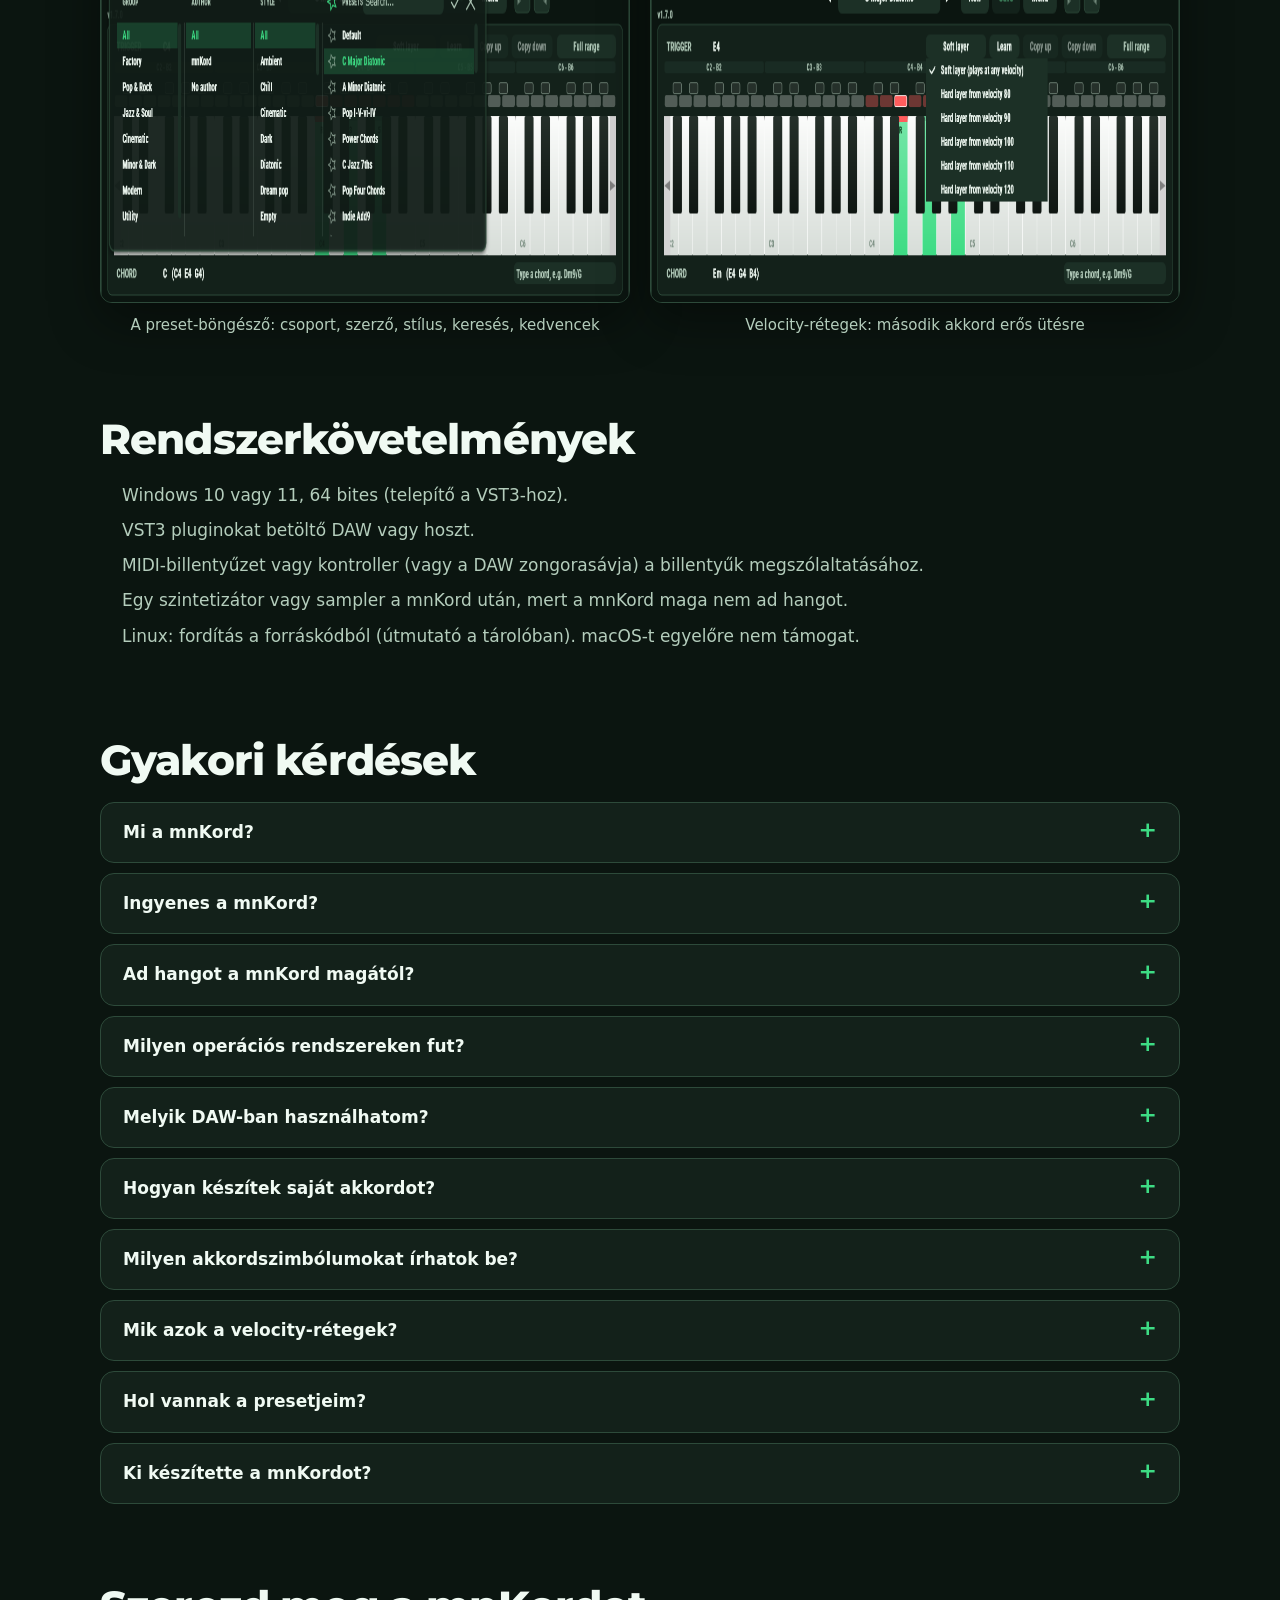
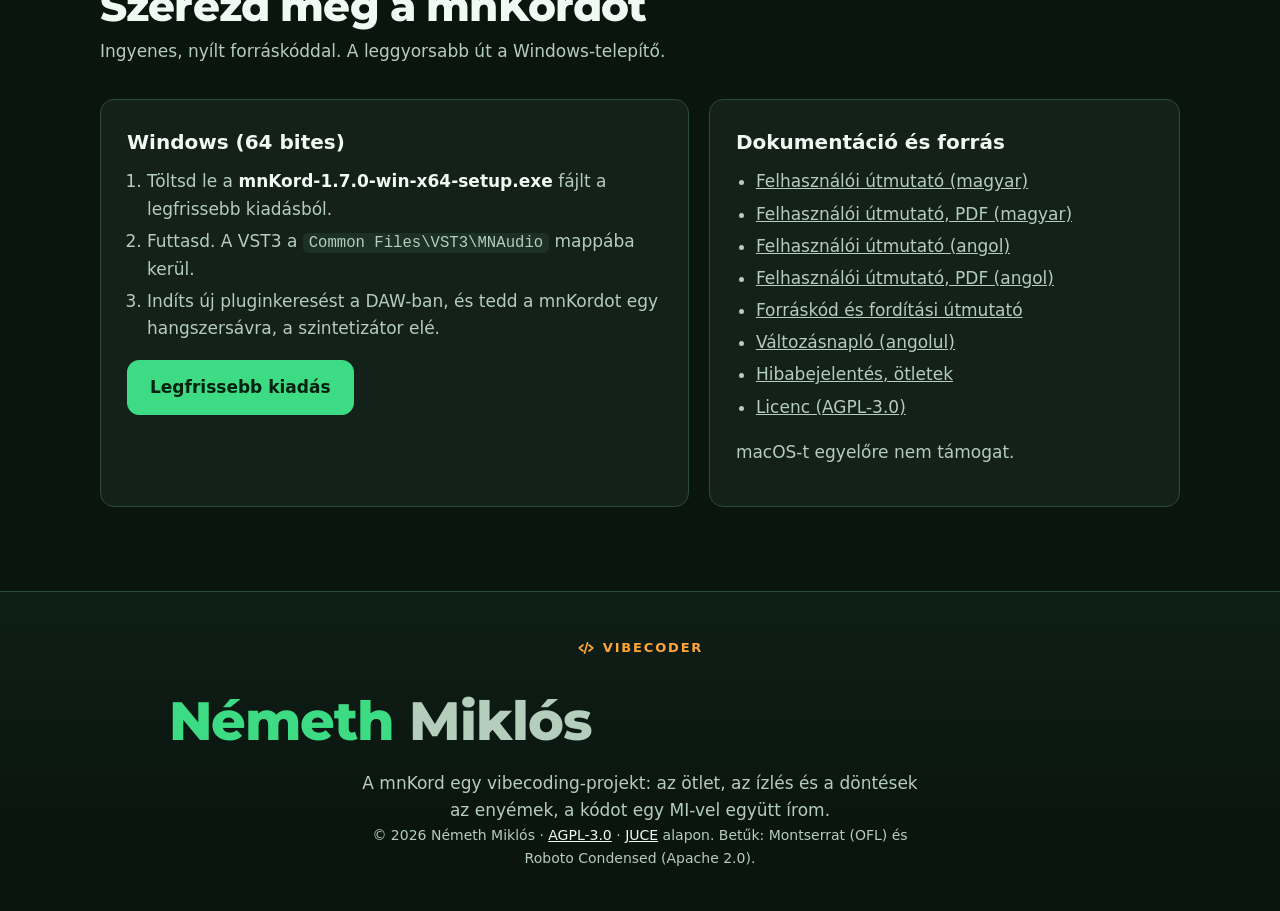
==== commit 148d26a5: "Room around the TRIGGER lane, preset browser fits the shorter window; screenshots, PDFs and home pag" ====
--- a/docs/hu/index.html
+++ b/docs/hu/index.html
@@ -20,8 +20,8 @@
 <meta property="og:locale:alternate" content="en_US">
 <meta property="og:image" content="https://miklosnemeth.github.io/mnkord/images/main.png">
 <meta property="og:image:width" content="980">
-<meta property="og:image:height" content="475">
-<meta property="og:image:alt" content="A mnKord ablaka az INPUT és a CHORD billentyűzettel">
+<meta property="og:image:height" content="371">
+<meta property="og:image:alt" content="A mnKord ablaka a billentyűzet feletti TRIGGER sávval">
 <meta name="twitter:card" content="summary_large_image">
 <meta name="twitter:title" content="mnKord – ingyenes MIDI akkord-plugin (VST3) Windowsra">
 <meta name="twitter:description" content="A mnKord egy ingyenes MIDI akkord-plugin (VST3) Windowsra: egy billentyűvel egész akkordot játszol. Akkordszimbólumok, velocity-rétegek, skálák és 31 gyári preset.">
@@ -235,7 +235,7 @@
    "applicationCategory": "MultimediaApplication",
    "applicationSubCategory": "MIDI effect, VST3 audio plugin",
    "operatingSystem": "Windows 10, Windows 11",
-   "softwareVersion": "1.6.1",
+   "softwareVersion": "1.7.0",
    "downloadUrl": "https://github.com/miklosnemeth/mnkord/releases/latest",
    "installUrl": "https://github.com/miklosnemeth/mnkord/releases/latest",
    "fileFormat": "application/vnd.steinberg.vst3",
@@ -259,9 +259,9 @@
    ],
    "featureList": [
     "A 128 MIDI-billentyű bármelyikéhez saját akkordot rendelhetsz.",
-    "Kattints az akkordhangokra a CHORD billentyűzeten, vagy jobb kattintással válassz akkordsablont egy INPUT billentyűn.",
+    "Kattints az akkordhangokra a billentyűzeten, vagy jobb kattintással válassz akkordsablont egy TRIGGER jelölőn.",
     "Írj be egy akkordszimbólumot (például Dm9/G), és az a kiválasztott akkord helyére kerül; a kijelölés akkordjának nevét a program kiírja.",
-    "Az akkordot jobb kattintással felfelé vagy lefelé megfordíthatod egy CHORD billentyűn.",
+    "Az akkordot jobb kattintással felfelé vagy lefelé megfordíthatod egy billentyűn.",
     "Egy egész oktáv akkordjait egy oktávval feljebb vagy lejjebb másolhatod.",
     "Az akkordot a jobb kattintású menüből a kiválasztott skálához igazíthatod, vagy törölheted.",
     "Velocity-rétegek: egy soft réteg bármilyen erősséghez, és egy hard réteg 80, 90, 100, 110 vagy 120 velocity-től.",
@@ -278,7 +278,7 @@
     "Visszavonás és újra minden leképezés-szerkesztéshez (Ctrl+Z, Ctrl+Y).",
     "A teljes preset, vagy csak az akkordjai transzponálása félhanggal vagy oktávval.",
     "A billentyűzet korlátozása egy skálára, és a preset kitöltése a skála hármas- vagy szeptimhangzataival.",
-    "Sötét, letisztult ablak két billentyűzettel, a cím alatt a plugin verziójával.",
+    "Sötét, letisztult ablak egy billentyűzettel, felette a TRIGGER sávval, a cím alatt a plugin verziójával.",
     "Ingyenes és nyílt forráskódú, AGPL-3.0 alatt."
    ]
   },
@@ -332,7 +332,7 @@
      "name": "Hogyan készítek saját akkordot?",
      "acceptedAnswer": {
       "@type": "Answer",
-      "text": "Kattints egy billentyűre az INPUT billentyűzeten, majd a hangokra a CHORD billentyűzeten. Jobb kattintással akkordsablonokat is kapsz, vagy beírhatsz egy akkordszimbólumot (például Dm9/G) a CHORD billentyűzet feletti mezőbe."
+      "text": "Kattints egy jelölőre a billentyűk feletti TRIGGER sávban, majd a hangokra a billentyűzeten. A jelölőn jobb kattintással akkordsablonokat is kapsz, vagy beírhatsz egy akkordszimbólumot (például Dm9/G) a billentyűzet alatti mezőbe."
      }
     },
     {
@@ -399,11 +399,11 @@
         <a class="btn" href="https://github.com/miklosnemeth/mnkord"><svg viewBox="0 0 24 24" fill="currentColor" aria-hidden="true"><path d="M12 .5a11.5 11.5 0 0 0-3.64 22.41c.58.1.79-.25.79-.56v-2c-3.2.7-3.88-1.37-3.88-1.37-.52-1.33-1.28-1.69-1.28-1.69-1.04-.71.08-.7.08-.7 1.15.08 1.76 1.19 1.76 1.19 1.03 1.76 2.69 1.25 3.35.96.1-.75.4-1.25.73-1.54-2.55-.29-5.24-1.28-5.24-5.69 0-1.26.45-2.28 1.19-3.09-.12-.29-.52-1.46.11-3.05 0 0 .97-.31 3.17 1.18a11 11 0 0 1 5.78 0c2.2-1.49 3.17-1.18 3.17-1.18.63 1.59.23 2.76.11 3.05.74.81 1.19 1.83 1.19 3.09 0 4.42-2.69 5.39-5.25 5.68.41.36.78 1.06.78 2.14v3.17c0 .31.21.67.8.56A11.5 11.5 0 0 0 12 .5Z"/></svg>Forráskód a GitHubon</a>
       </div>
       <ul class="facts">
-        <li>v1.6.1</li>
+        <li>v1.7.0</li>
         <li>VST3 · Windows x64</li>
         <li>Ingyenes és nyílt forráskódú (AGPL-3.0)</li>
       </ul>
-      <div class="shot"><img src="../images/main.png" width="980" height="475" alt="A mnKord ablaka: INPUT és CHORD billentyűzet, preset-sáv"></div>
+      <div class="shot"><img src="../images/main.png" width="980" height="371" alt="A mnKord ablaka: TRIGGER sáv, billentyűzet, preset-sáv"></div>
     </div>
     <section aria-labelledby="how">
       <h2 id="how" class="display">Hogyan működik</h2>
@@ -418,7 +418,7 @@
       <h2 id="feat" class="display">Gyors akkordjátékra tervezve</h2>
       <p class="sub">Minden, amivel egy ujjból teljes harmónia lesz, és semmi, ami útban van.</p>
       <ul class="cards">
-        <li class="card"><div class="ic"><svg viewBox="0 0 24 24" fill="none" stroke="currentColor" stroke-width="2" stroke-linecap="round" stroke-linejoin="round" aria-hidden="true"><rect x="3" y="5" width="18" height="14" rx="2"/><path d="M8 5v8M12 5v8M16 5v8"/></svg></div><h3>Bármely billentyű, bármely akkord</h3><p>Kattints egy INPUT billentyűre, majd az akkordhangokra. Vagy jobb kattintással válassz hármas- és szeptimhangzat-sablont.</p></li>
+        <li class="card"><div class="ic"><svg viewBox="0 0 24 24" fill="none" stroke="currentColor" stroke-width="2" stroke-linecap="round" stroke-linejoin="round" aria-hidden="true"><rect x="3" y="5" width="18" height="14" rx="2"/><path d="M8 5v8M12 5v8M16 5v8"/></svg></div><h3>Bármely billentyű, bármely akkord</h3><p>Kattints egy TRIGGER jelölőre egy billentyű fölött, majd az akkordhangokra. Vagy jobb kattintással válassz rajta hármas- és szeptimhangzat-sablont.</p></li>
         <li class="card"><div class="ic"><svg viewBox="0 0 24 24" fill="none" stroke="currentColor" stroke-width="2" stroke-linecap="round" stroke-linejoin="round" aria-hidden="true"><path d="M4 7h16M4 12h10M4 17h6"/></svg></div><h3>Akkordszimbólumok</h3><p>Írd be: <code>Dm9/G</code>, <code>Bbmaj7</code> vagy <code>C6/9</code>, és az akkord kész.</p></li>
         <li class="card"><div class="ic"><svg viewBox="0 0 24 24" fill="none" stroke="currentColor" stroke-width="2" stroke-linecap="round" stroke-linejoin="round" aria-hidden="true"><path d="M3 18c3 0 3-12 6-12s3 12 6 12 3-8 6-8"/></svg></div><h3>Velocity-rétegek</h3><p>Halkan az egyik akkord szól, erősebb ütésre egy teltebb veszi át.</p></li>
         <li class="card"><div class="ic"><svg viewBox="0 0 24 24" fill="none" stroke="currentColor" stroke-width="2" stroke-linecap="round" stroke-linejoin="round" aria-hidden="true"><path d="M4 20 12 4l8 16M7 14h10"/></svg></div><h3>Skálák</h3><p>Korlátozd a billentyűzetet egy skálára, és egy kattintással töltsd ki a presetet a skála hármas- vagy szeptimhangzataival.</p></li>
@@ -426,13 +426,13 @@
         <li class="card"><div class="ic"><svg viewBox="0 0 24 24" fill="none" stroke="currentColor" stroke-width="2" stroke-linecap="round" stroke-linejoin="round" aria-hidden="true"><path d="M9 14 4 9l5-5M4 9h10a6 6 0 0 1 0 12h-3"/></svg></div><h3>Learn, undo, transzponálás</h3><p>MIDI learn a kontrollerről, visszavonás és újra, egy egész oktáv másolása, billentyűk vagy akkordok transzponálása.</p></li>
       </ul>
       <h3 class="listh">Minden, ami benne van</h3>
-      <p class="sub">A mnKord 1.6.1 teljes funkciólistája.</p>
+      <p class="sub">A mnKord 1.7.0 teljes funkciólistája.</p>
       <div class="featlists">
         <div class="fl"><h4>Akkordok építése</h4><ul>
           <li>A 128 MIDI-billentyű bármelyikéhez saját akkordot rendelhetsz.</li>
-          <li>Kattints az akkordhangokra a CHORD billentyűzeten, vagy jobb kattintással válassz akkordsablont egy INPUT billentyűn.</li>
+          <li>Kattints az akkordhangokra a billentyűzeten, vagy jobb kattintással válassz akkordsablont egy TRIGGER jelölőn.</li>
           <li>Írj be egy akkordszimbólumot (például <code>Dm9/G</code>), és az a kiválasztott akkord helyére kerül; a kijelölés akkordjának nevét a program kiírja.</li>
-          <li>Az akkordot jobb kattintással felfelé vagy lefelé megfordíthatod egy CHORD billentyűn.</li>
+          <li>Az akkordot jobb kattintással felfelé vagy lefelé megfordíthatod egy billentyűn.</li>
           <li>Egy egész oktáv akkordjait egy oktávval feljebb vagy lejjebb másolhatod.</li>
           <li>Az akkordot a jobb kattintású menüből a kiválasztott skálához igazíthatod, vagy törölheted.</li>
         </ul></div>
@@ -455,7 +455,7 @@
           <li>Visszavonás és újra minden leképezés-szerkesztéshez (Ctrl+Z, Ctrl+Y).</li>
           <li>A teljes preset, vagy csak az akkordjai transzponálása félhanggal vagy oktávval.</li>
           <li>A billentyűzet korlátozása egy skálára, és a preset kitöltése a skála hármas- vagy szeptimhangzataival.</li>
-          <li>Sötét, letisztult ablak két billentyűzettel, a cím alatt a plugin verziójával.</li>
+          <li>Sötét, letisztult ablak egy billentyűzettel, felette a TRIGGER sávval, a cím alatt a plugin verziójával.</li>
           <li>Ingyenes és nyílt forráskódú, AGPL-3.0 alatt.</li>
         </ul></div>
       </div>
@@ -513,7 +513,7 @@
     </section>
     <section id="chords" aria-labelledby="cho">
       <h2 id="cho" class="display">Akkordszimbólumok, sablonok és skálák</h2>
-      <p class="sub">Írj be egy akkordszimbólumot a CHORD billentyűzet feletti mezőbe, és nyomj Entert. Bármilyen alaphang megy (C, F#, Bb, ...), a perjel pedig basszushangot ad.</p>
+      <p class="sub">Írj be egy akkordszimbólumot a billentyűzet alatti mezőbe, és nyomj Entert. Bármilyen alaphang megy (C, F#, Bb, ...), a perjel pedig basszushangot ad.</p>
       <h3 class="listh">Akkordszimbólum-végződések</h3>
       <p class="sub">Az alaphang után írd az egyiket, például <code>Dm9/G</code>. A perjel és egy hangnév basszushangot ad (<code>G/B</code>).</p>
       <ul class="symbols">
@@ -544,7 +544,7 @@
         <li><code>C4th</code> <span>kvart-akkord (kvartokból építve)</span></li>
       </ul>
       <div class="twocol">
-        <div><h3 class="listh">Akkordsablonok</h3><p class="sub">Egy INPUT billentyű jobb kattintású menüjében: hármashangzatok (Maj, Min, Sus2, Sus4, Dim) és szeptimek (7, Maj7, Min7, Add9).</p><ul class="chips">
+        <div><h3 class="listh">Akkordsablonok</h3><p class="sub">Egy TRIGGER jelölő jobb kattintású menüjében: hármashangzatok (Maj, Min, Sus2, Sus4, Dim) és szeptimek (7, Maj7, Min7, Add9).</p><ul class="chips">
           <li>Maj</li>
           <li>Min</li>
           <li>Sus2</li>
@@ -567,11 +567,11 @@
     </section>
     <section id="screens" aria-labelledby="scr">
       <h2 id="scr" class="display">Egy pillantás belülről</h2>
-      <p class="sub">Egy sötét, letisztult ablak két billentyűzettel: amit játszol, és az akkord, amit kapsz.</p>
+      <p class="sub">Egy sötét, letisztult ablak egy billentyűzettel: a fölötte lévő jelölők választják ki, mit játszol, a billentyűk mutatják az akkordját.</p>
       <div class="gallery">
-        <figure><img src="../images/chord-templates.png" loading="lazy" width="980" height="475" alt="Akkordsablonok egy INPUT billentyű jobb kattintású menüjében"><figcaption>Jobb kattintás egy billentyűn: hármas- és szeptimhangzat-sablonok</figcaption></figure>
-        <figure><img src="../images/preset-browser.png" loading="lazy" width="980" height="475" alt="A preset-böngésző csoport, szerző és stílus oszlopokkal"><figcaption>A preset-böngésző: csoport, szerző, stílus, keresés, kedvencek</figcaption></figure>
-        <figure><img src="../images/velocity-layers.png" loading="lazy" width="980" height="475" alt="A velocity-réteg menü: soft réteg és hard rétegek 80-tól 120 velocity-ig"><figcaption>Velocity-rétegek: második akkord erős ütésre</figcaption></figure>
+        <figure><img src="../images/chord-templates.png" loading="lazy" width="980" height="371" alt="Akkordsablonok egy TRIGGER jelölő jobb kattintású menüjében"><figcaption>Jobb kattintás egy TRIGGER jelölőn: hármas- és szeptimhangzat-sablonok</figcaption></figure>
+        <figure><img src="../images/preset-browser.png" loading="lazy" width="980" height="371" alt="A preset-böngésző csoport, szerző és stílus oszlopokkal"><figcaption>A preset-böngésző: csoport, szerző, stílus, keresés, kedvencek</figcaption></figure>
+        <figure><img src="../images/velocity-layers.png" loading="lazy" width="980" height="371" alt="A velocity-réteg menü: soft réteg és hard rétegek 80-tól 120 velocity-ig"><figcaption>Velocity-rétegek: második akkord erős ütésre</figcaption></figure>
       </div>
     </section>
     <section id="requirements" aria-labelledby="req">
@@ -592,7 +592,7 @@
         <details><summary>Ad hangot a mnKord magától?</summary><p>Nem. MIDI-effekt: egy hangból akkordot csinál, a hangot a mögötte lévő szintetizátor vagy sampler adja. Tedd egy hangszersávra, a szintetizátor elé.</p></details>
         <details><summary>Milyen operációs rendszereken fut?</summary><p>Windows 10-re és 11-re (64 bites) van telepítő. Linuxon a forráskódból lefordíthatod. macOS-t egyelőre nem támogat.</p></details>
         <details><summary>Melyik DAW-ban használhatom?</summary><p>A mnKord szabványos VST3 plugin, ezért minden DAW betöltheti, amelyik Windowson VST3 pluginokat hosztol. Hogy a MIDI hogyan jut a következő pluginhoz, DAW-onként más; a lépések az útmutatóban vannak.</p></details>
-        <details><summary>Hogyan készítek saját akkordot?</summary><p>Kattints egy billentyűre az INPUT billentyűzeten, majd a hangokra a CHORD billentyűzeten. Jobb kattintással akkordsablonokat is kapsz, vagy beírhatsz egy akkordszimbólumot (például <code>Dm9/G</code>) a CHORD billentyűzet feletti mezőbe.</p></details>
+        <details><summary>Hogyan készítek saját akkordot?</summary><p>Kattints egy jelölőre a billentyűk feletti TRIGGER sávban, majd a hangokra a billentyűzeten. A jelölőn jobb kattintással akkordsablonokat is kapsz, vagy beírhatsz egy akkordszimbólumot (például <code>Dm9/G</code>) a billentyűzet alatti mezőbe.</p></details>
         <details><summary>Milyen akkordszimbólumokat írhatok be?</summary><p>Hármashangzatokat, sus akkordokat, power chordot, szextet, szeptimeket, nónákat, add9-et, módosított szeptimeket (7b9, 7#9), 6/9-et, kvart-akkordokat és basszushangos (perjeles) akkordokat, bármilyen alaphanggal. A teljes lista ezen az oldalon van.</p></details>
         <details><summary>Mik azok a velocity-rétegek?</summary><p>Egy billentyűnek lehet egy második, hard rétege saját akkorddal. A soft réteg helyett az szól, ha legalább olyan erősen ütöd le a billentyűt, mint a választott küszöb (80, 90, 100, 110 vagy 120).</p></details>
         <details><summary>Hol vannak a presetjeim?</summary><p>A saját presetjeid fájlok a <code>Documents\MNAudio\mnKord\User</code> mappában, minden projekt közösen használja őket. A DAW-projekt a használt presetet a szerkesztéseivel együtt is tárolja, ezért egy másik gépen is ugyanúgy szól.</p></details>
@@ -604,7 +604,7 @@
       <p class="sub">Ingyenes, nyílt forráskóddal. A leggyorsabb út a Windows-telepítő.</p>
       <div class="get">
         <div class="box"><h3>Windows (64 bites)</h3><ol>
-          <li>Töltsd le a <strong>mnKord-1.6.1-win-x64-setup.exe</strong> fájlt a legfrissebb kiadásból.</li>
+          <li>Töltsd le a <strong>mnKord-1.7.0-win-x64-setup.exe</strong> fájlt a legfrissebb kiadásból.</li>
           <li>Futtasd. A VST3 a <code>Common Files\VST3\MNAudio</code> mappába kerül.</li>
           <li>Indíts új pluginkeresést a DAW-ban, és tedd a mnKordot egy hangszersávra, a szintetizátor elé.</li>
         </ol><a class="btn primary" href="https://github.com/miklosnemeth/mnkord/releases/latest">Legfrissebb kiadás</a></div>
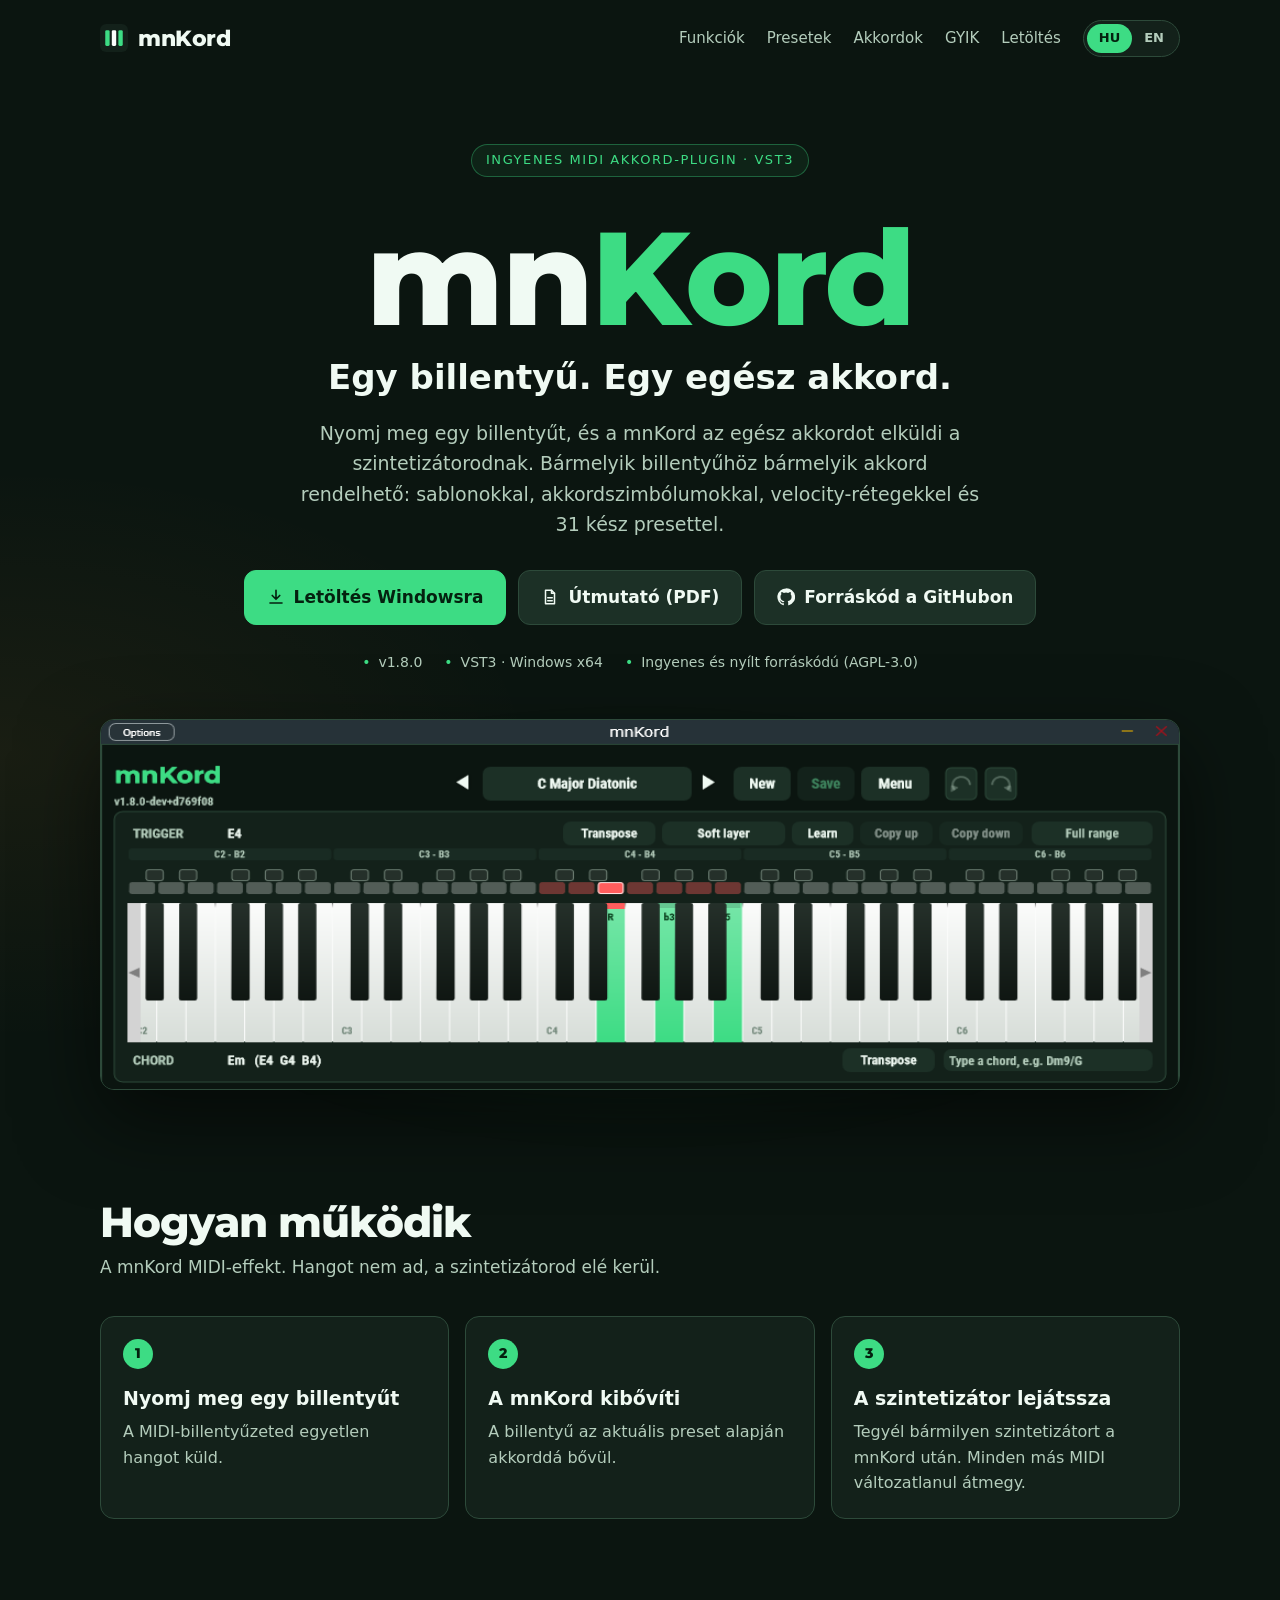
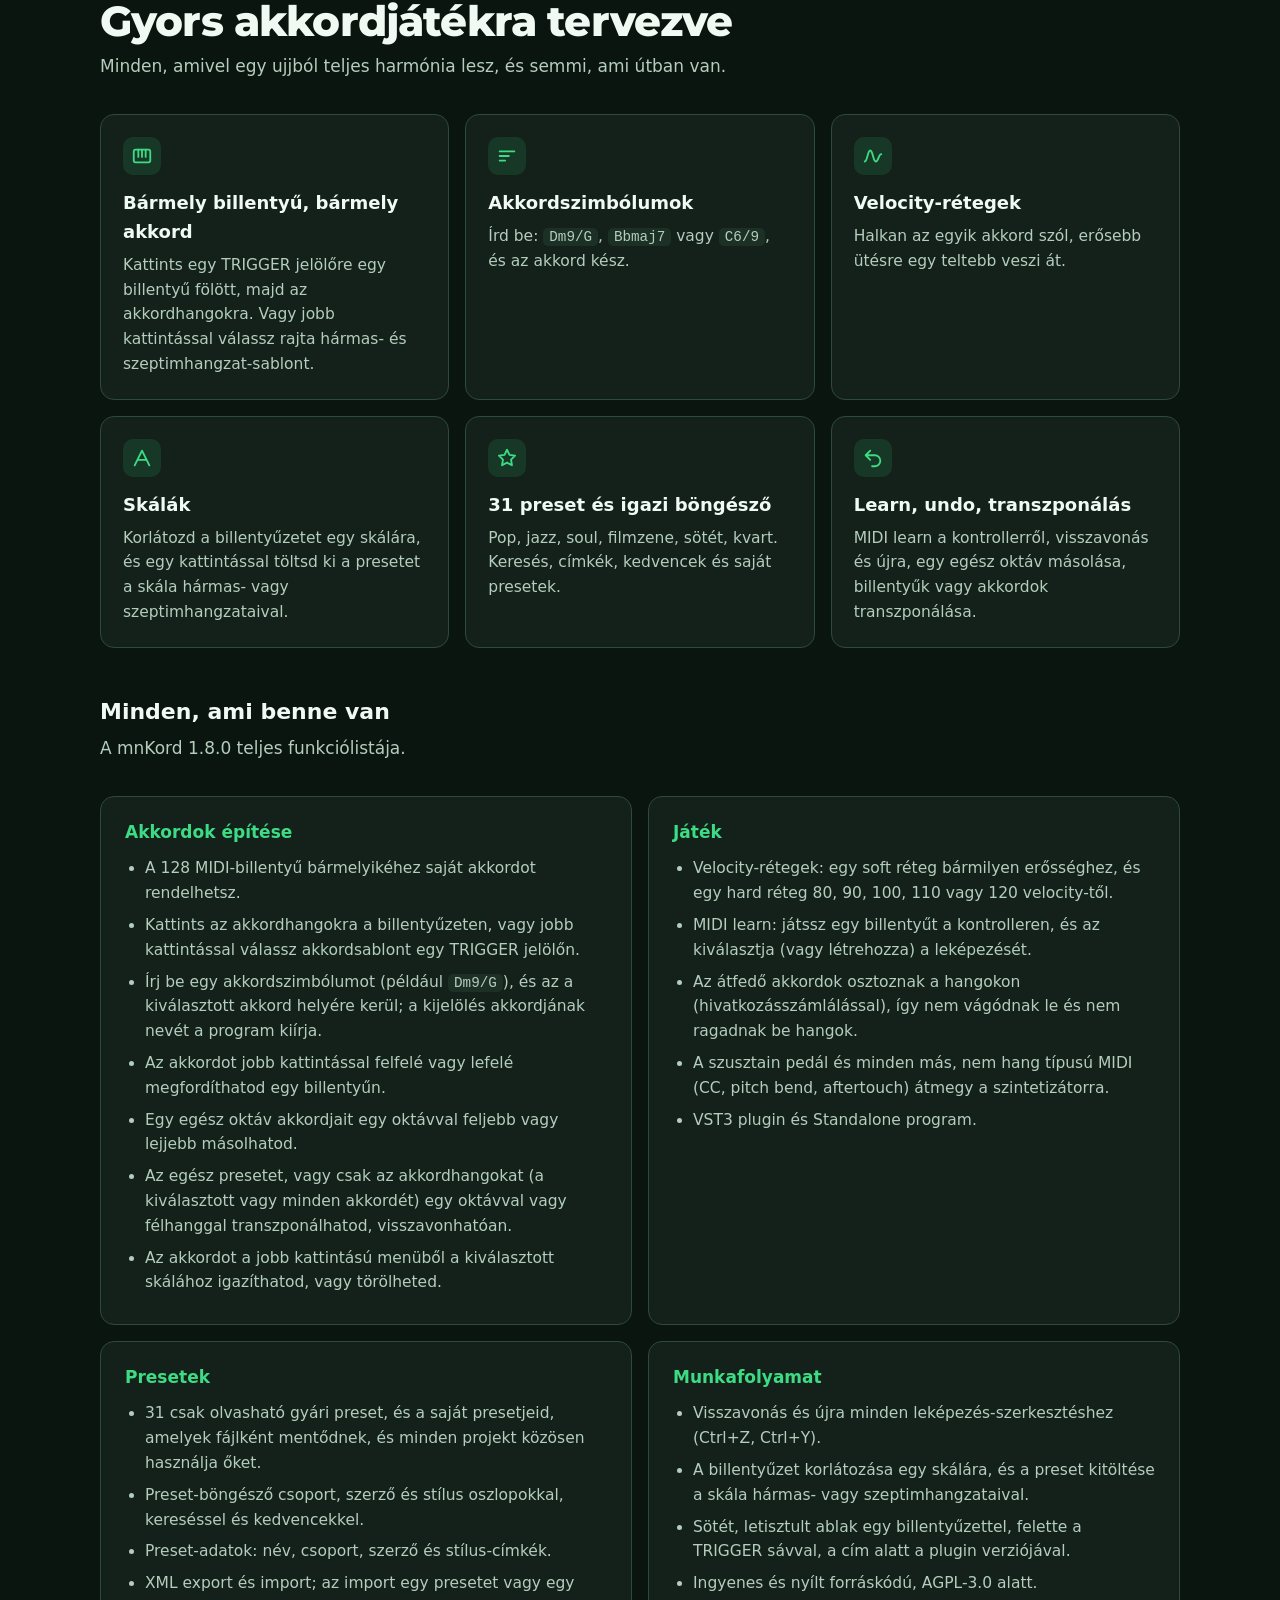
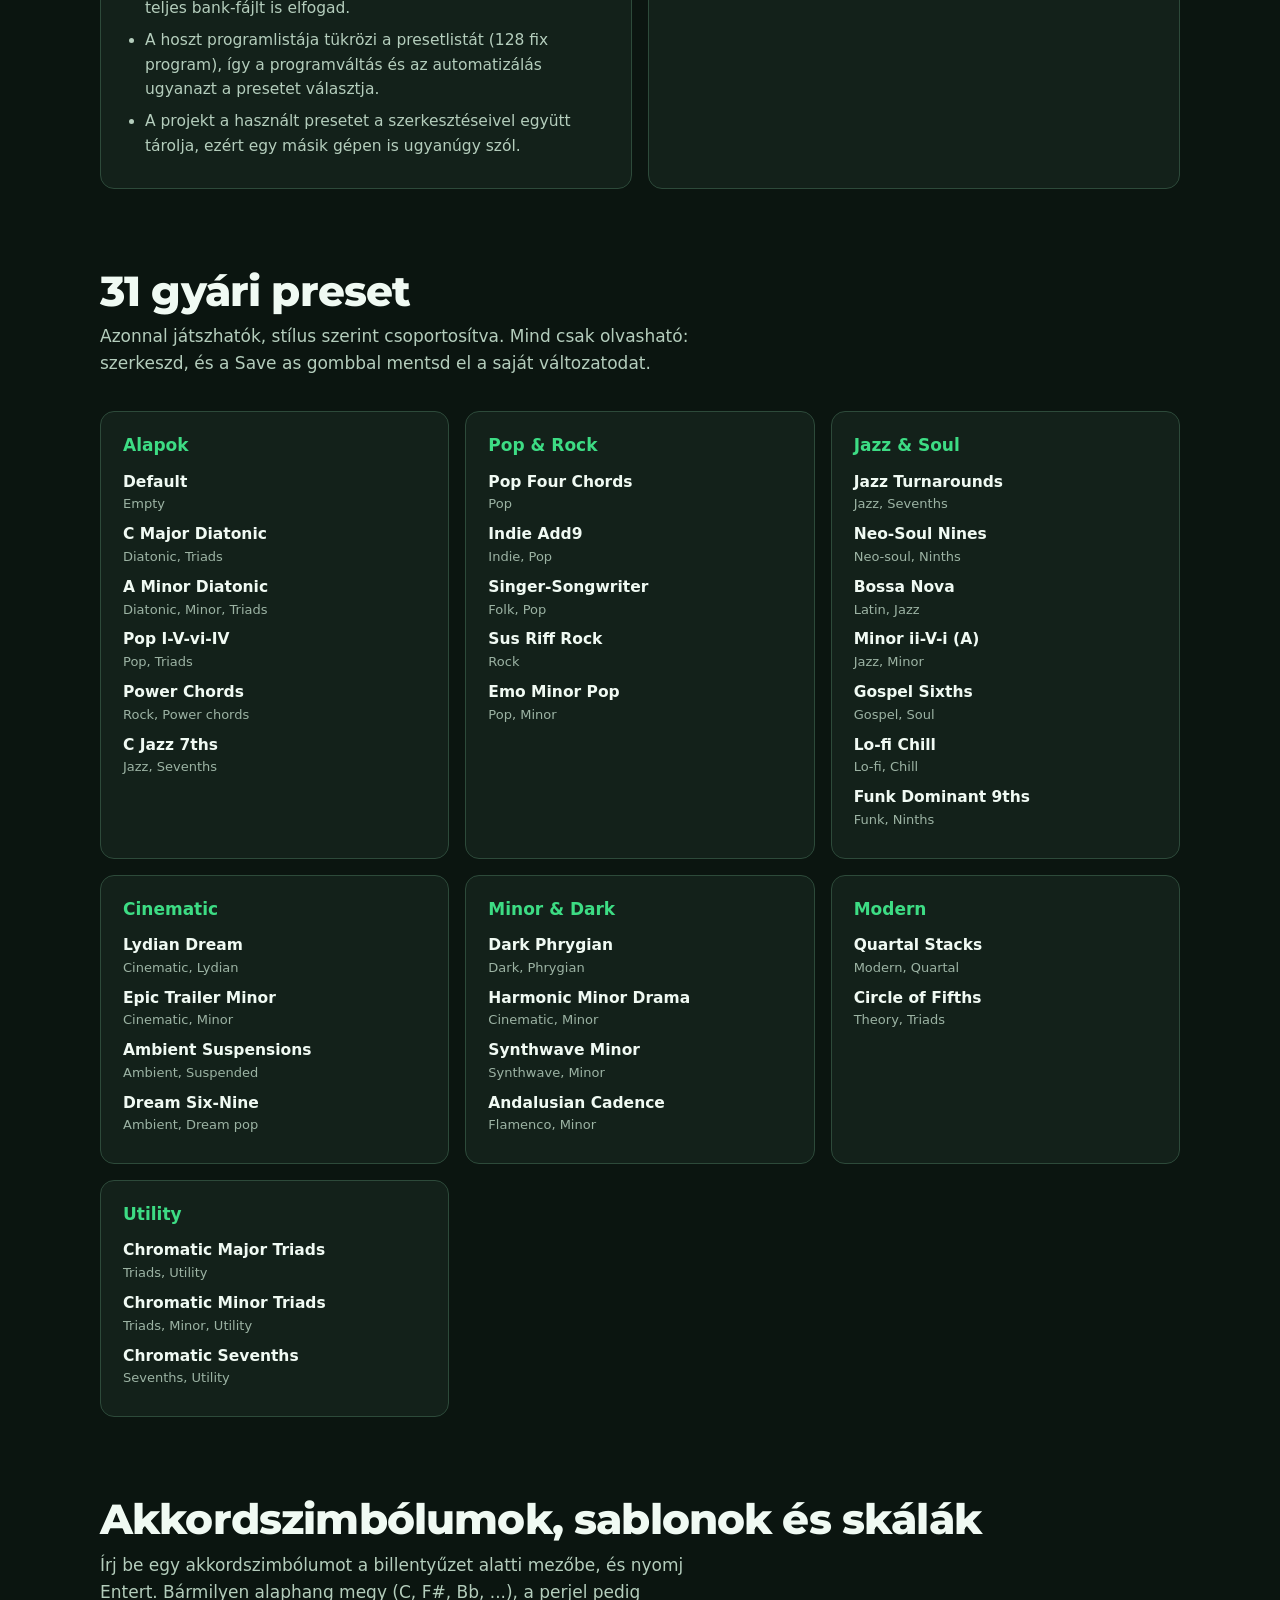
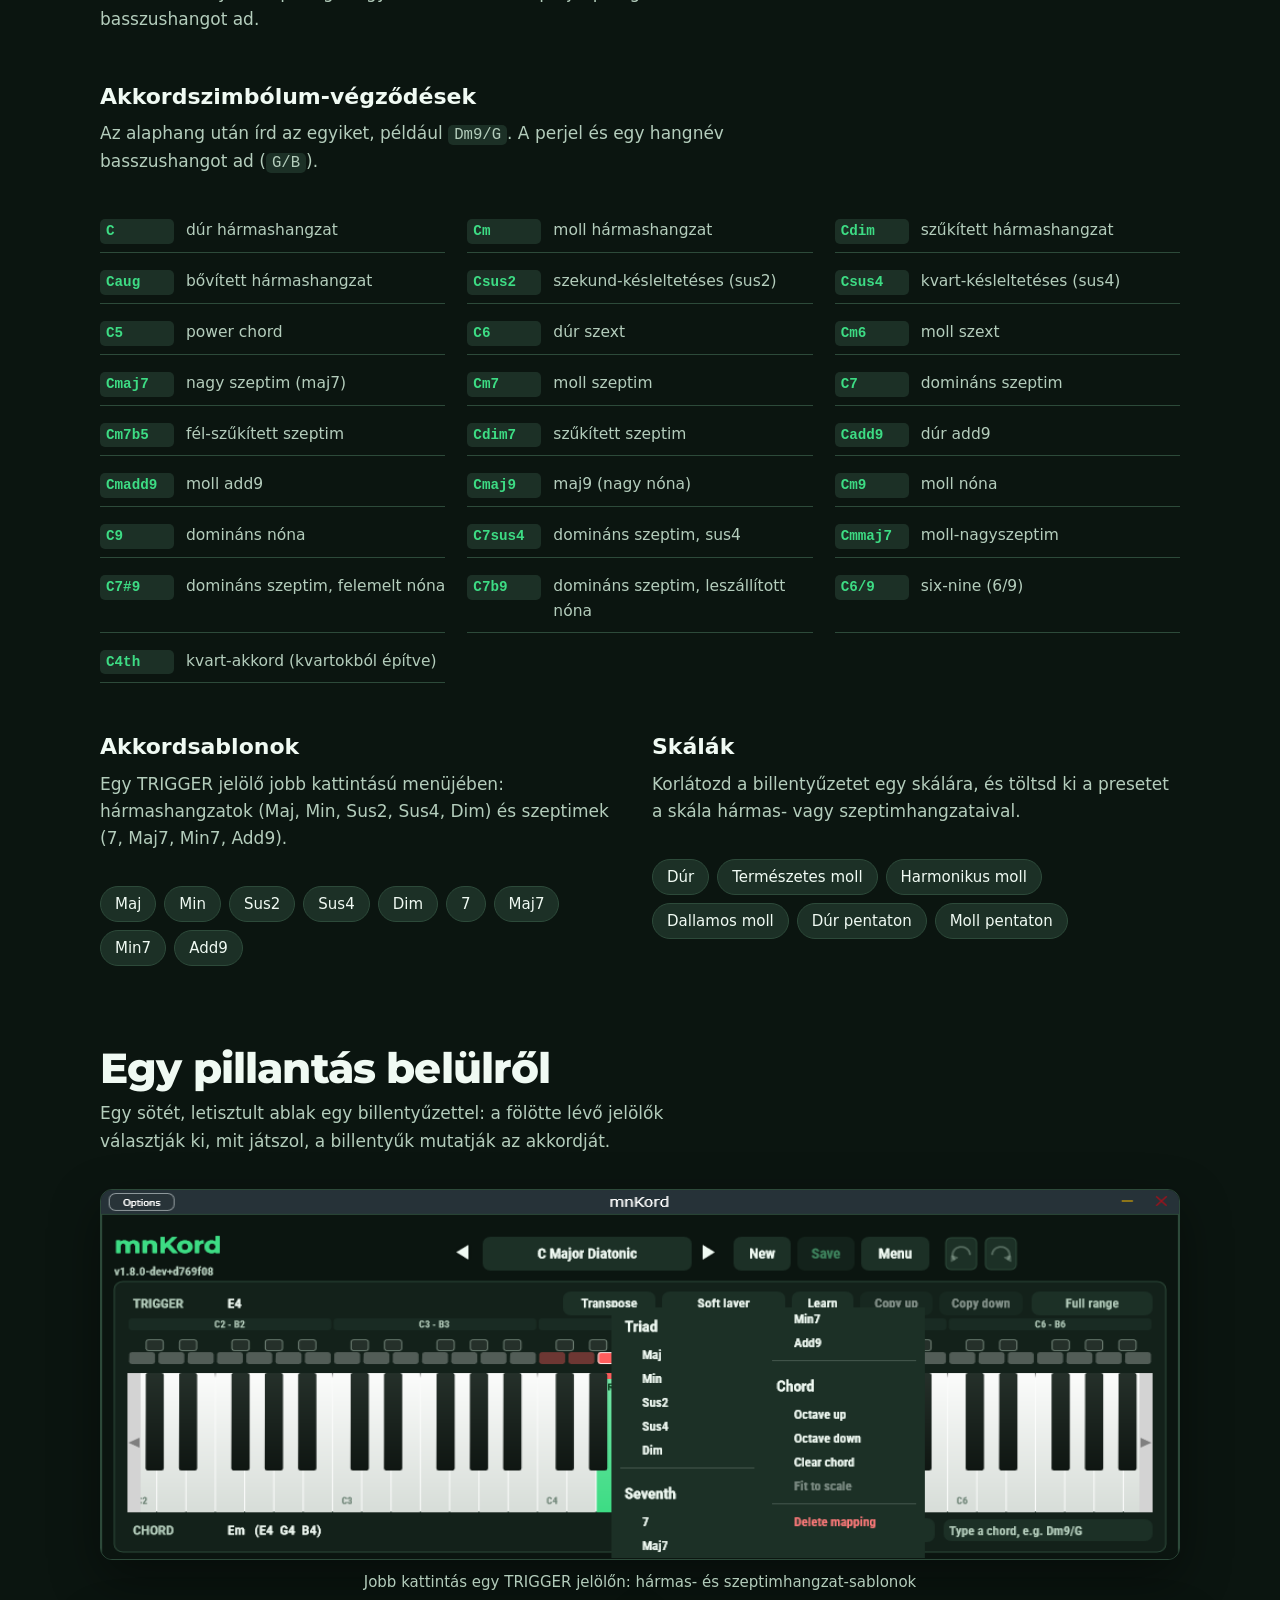
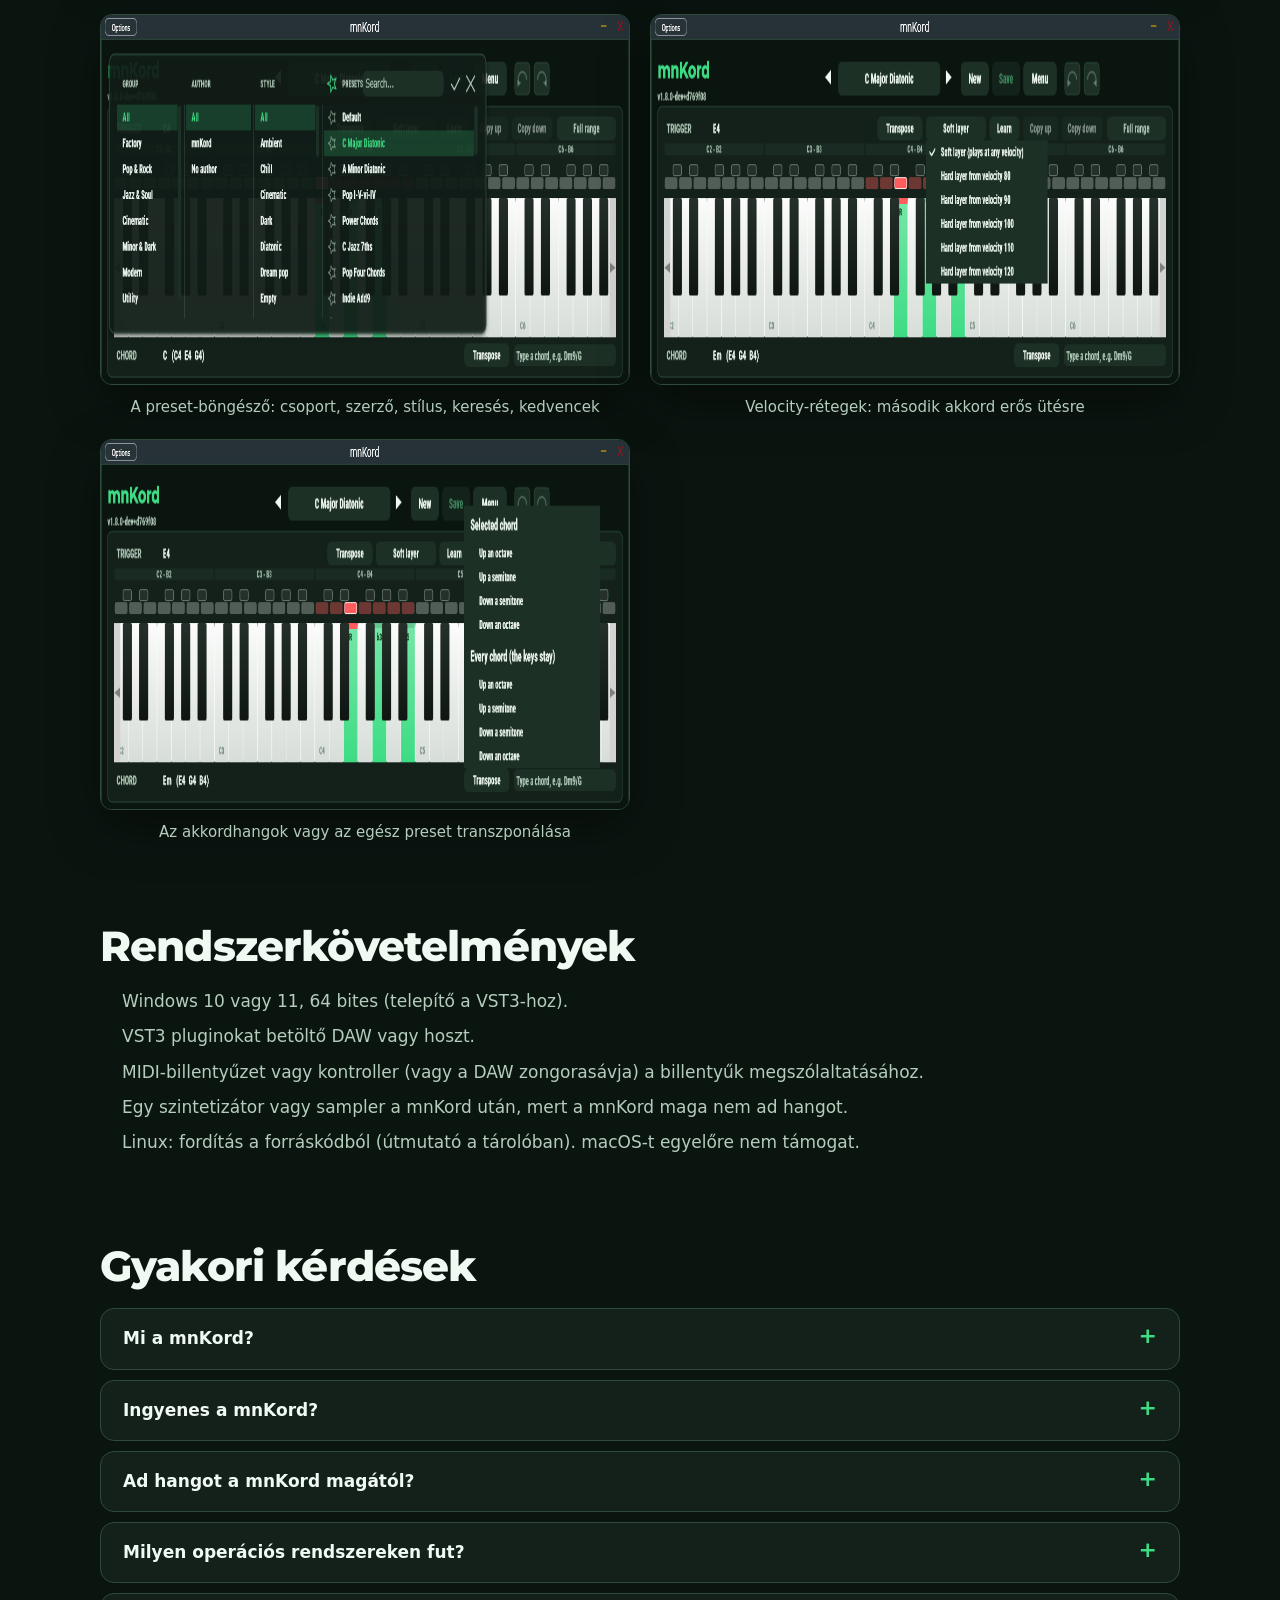
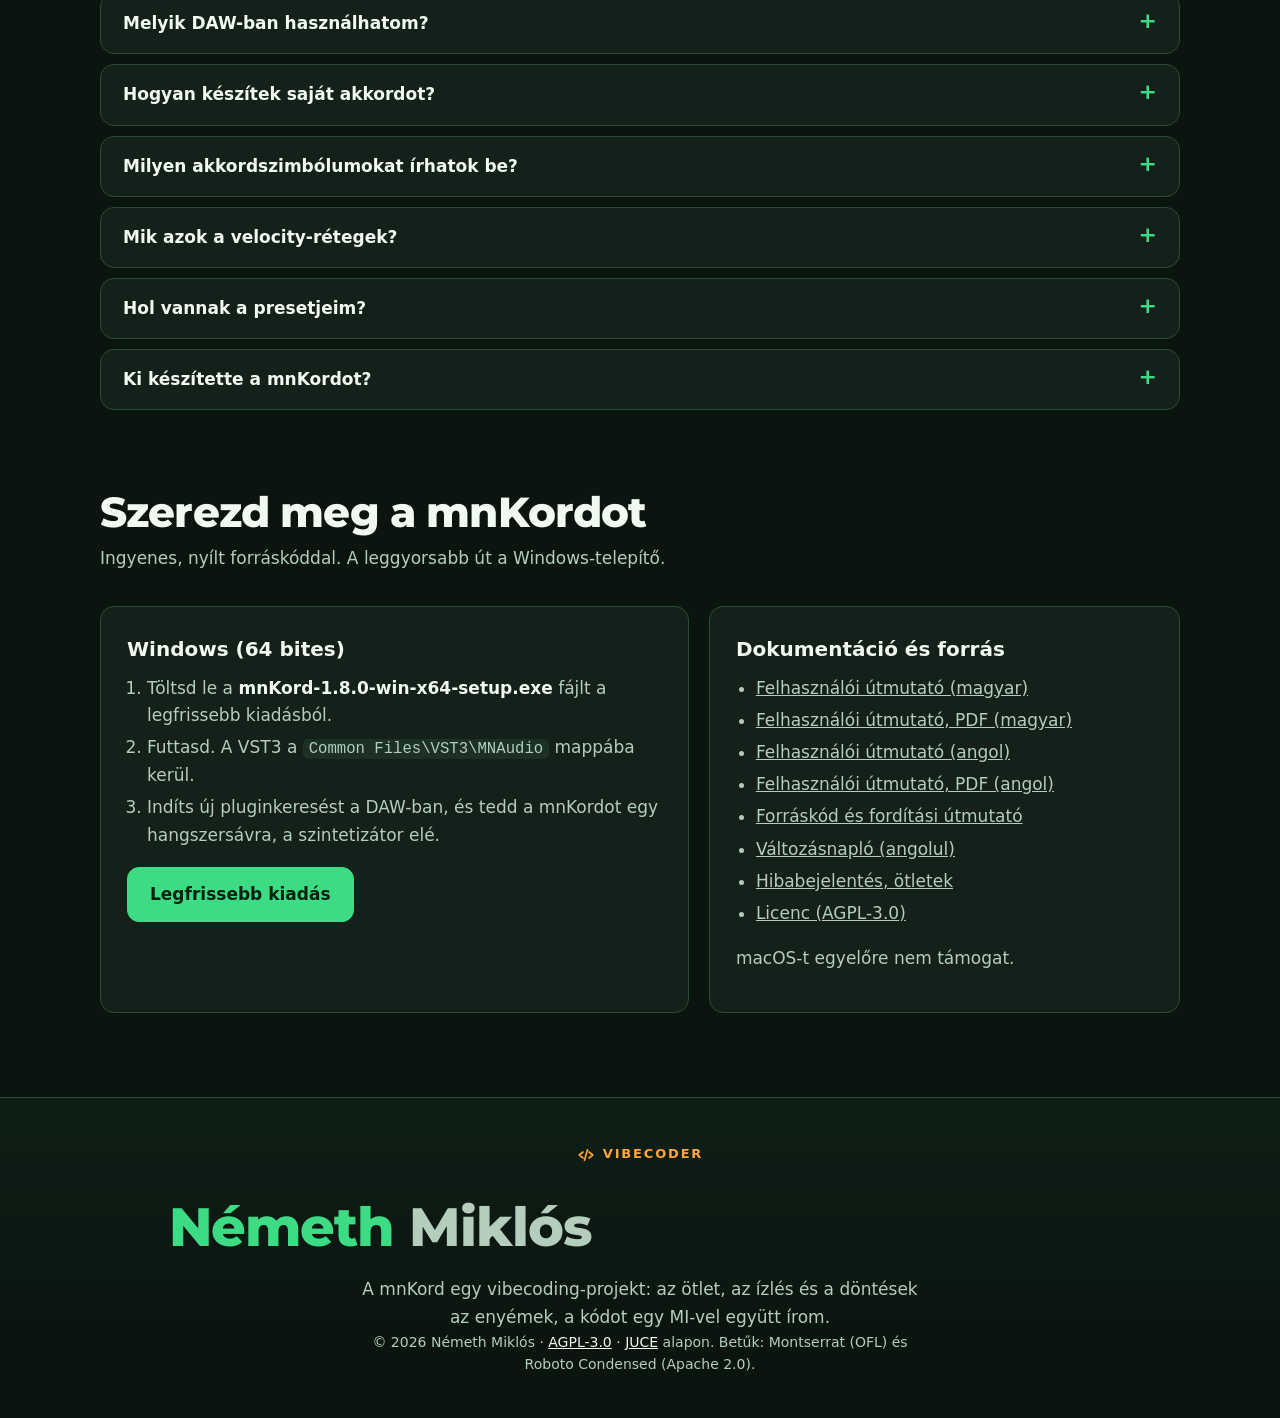
==== commit 0f6d32b5: "Transpose buttons for the whole preset and the chord notes (1.8.0) A Transpose menu in the TRIGGER r" ====
--- a/docs/hu/index.html
+++ b/docs/hu/index.html
@@ -235,7 +235,7 @@
    "applicationCategory": "MultimediaApplication",
    "applicationSubCategory": "MIDI effect, VST3 audio plugin",
    "operatingSystem": "Windows 10, Windows 11",
-   "softwareVersion": "1.7.0",
+   "softwareVersion": "1.8.0",
    "downloadUrl": "https://github.com/miklosnemeth/mnkord/releases/latest",
    "installUrl": "https://github.com/miklosnemeth/mnkord/releases/latest",
    "fileFormat": "application/vnd.steinberg.vst3",
@@ -255,6 +255,7 @@
     "https://miklosnemeth.github.io/mnkord/images/chord-templates.png",
     "https://miklosnemeth.github.io/mnkord/images/preset-browser.png",
     "https://miklosnemeth.github.io/mnkord/images/velocity-layers.png",
+    "https://miklosnemeth.github.io/mnkord/images/transpose.png",
     "https://miklosnemeth.github.io/mnkord/images/main.png"
    ],
    "featureList": [
@@ -263,6 +264,7 @@
     "Írj be egy akkordszimbólumot (például Dm9/G), és az a kiválasztott akkord helyére kerül; a kijelölés akkordjának nevét a program kiírja.",
     "Az akkordot jobb kattintással felfelé vagy lefelé megfordíthatod egy billentyűn.",
     "Egy egész oktáv akkordjait egy oktávval feljebb vagy lejjebb másolhatod.",
+    "Az egész presetet, vagy csak az akkordhangokat (a kiválasztott vagy minden akkordét) egy oktávval vagy félhanggal transzponálhatod, visszavonhatóan.",
     "Az akkordot a jobb kattintású menüből a kiválasztott skálához igazíthatod, vagy törölheted.",
     "Velocity-rétegek: egy soft réteg bármilyen erősséghez, és egy hard réteg 80, 90, 100, 110 vagy 120 velocity-től.",
     "MIDI learn: játssz egy billentyűt a kontrolleren, és az kiválasztja (vagy létrehozza) a leképezését.",
@@ -276,7 +278,6 @@
     "A hoszt programlistája tükrözi a presetlistát (128 fix program), így a programváltás és az automatizálás ugyanazt a presetet választja.",
     "A projekt a használt presetet a szerkesztéseivel együtt tárolja, ezért egy másik gépen is ugyanúgy szól.",
     "Visszavonás és újra minden leképezés-szerkesztéshez (Ctrl+Z, Ctrl+Y).",
-    "A teljes preset, vagy csak az akkordjai transzponálása félhanggal vagy oktávval.",
     "A billentyűzet korlátozása egy skálára, és a preset kitöltése a skála hármas- vagy szeptimhangzataival.",
     "Sötét, letisztult ablak egy billentyűzettel, felette a TRIGGER sávval, a cím alatt a plugin verziójával.",
     "Ingyenes és nyílt forráskódú, AGPL-3.0 alatt."
@@ -399,7 +400,7 @@
         <a class="btn" href="https://github.com/miklosnemeth/mnkord"><svg viewBox="0 0 24 24" fill="currentColor" aria-hidden="true"><path d="M12 .5a11.5 11.5 0 0 0-3.64 22.41c.58.1.79-.25.79-.56v-2c-3.2.7-3.88-1.37-3.88-1.37-.52-1.33-1.28-1.69-1.28-1.69-1.04-.71.08-.7.08-.7 1.15.08 1.76 1.19 1.76 1.19 1.03 1.76 2.69 1.25 3.35.96.1-.75.4-1.25.73-1.54-2.55-.29-5.24-1.28-5.24-5.69 0-1.26.45-2.28 1.19-3.09-.12-.29-.52-1.46.11-3.05 0 0 .97-.31 3.17 1.18a11 11 0 0 1 5.78 0c2.2-1.49 3.17-1.18 3.17-1.18.63 1.59.23 2.76.11 3.05.74.81 1.19 1.83 1.19 3.09 0 4.42-2.69 5.39-5.25 5.68.41.36.78 1.06.78 2.14v3.17c0 .31.21.67.8.56A11.5 11.5 0 0 0 12 .5Z"/></svg>Forráskód a GitHubon</a>
       </div>
       <ul class="facts">
-        <li>v1.7.0</li>
+        <li>v1.8.0</li>
         <li>VST3 · Windows x64</li>
         <li>Ingyenes és nyílt forráskódú (AGPL-3.0)</li>
       </ul>
@@ -426,7 +427,7 @@
         <li class="card"><div class="ic"><svg viewBox="0 0 24 24" fill="none" stroke="currentColor" stroke-width="2" stroke-linecap="round" stroke-linejoin="round" aria-hidden="true"><path d="M9 14 4 9l5-5M4 9h10a6 6 0 0 1 0 12h-3"/></svg></div><h3>Learn, undo, transzponálás</h3><p>MIDI learn a kontrollerről, visszavonás és újra, egy egész oktáv másolása, billentyűk vagy akkordok transzponálása.</p></li>
       </ul>
       <h3 class="listh">Minden, ami benne van</h3>
-      <p class="sub">A mnKord 1.7.0 teljes funkciólistája.</p>
+      <p class="sub">A mnKord 1.8.0 teljes funkciólistája.</p>
       <div class="featlists">
         <div class="fl"><h4>Akkordok építése</h4><ul>
           <li>A 128 MIDI-billentyű bármelyikéhez saját akkordot rendelhetsz.</li>
@@ -434,6 +435,7 @@
           <li>Írj be egy akkordszimbólumot (például <code>Dm9/G</code>), és az a kiválasztott akkord helyére kerül; a kijelölés akkordjának nevét a program kiírja.</li>
           <li>Az akkordot jobb kattintással felfelé vagy lefelé megfordíthatod egy billentyűn.</li>
           <li>Egy egész oktáv akkordjait egy oktávval feljebb vagy lejjebb másolhatod.</li>
+          <li>Az egész presetet, vagy csak az akkordhangokat (a kiválasztott vagy minden akkordét) egy oktávval vagy félhanggal transzponálhatod, visszavonhatóan.</li>
           <li>Az akkordot a jobb kattintású menüből a kiválasztott skálához igazíthatod, vagy törölheted.</li>
         </ul></div>
         <div class="fl"><h4>Játék</h4><ul>
@@ -453,7 +455,6 @@
         </ul></div>
         <div class="fl"><h4>Munkafolyamat</h4><ul>
           <li>Visszavonás és újra minden leképezés-szerkesztéshez (Ctrl+Z, Ctrl+Y).</li>
-          <li>A teljes preset, vagy csak az akkordjai transzponálása félhanggal vagy oktávval.</li>
           <li>A billentyűzet korlátozása egy skálára, és a preset kitöltése a skála hármas- vagy szeptimhangzataival.</li>
           <li>Sötét, letisztult ablak egy billentyűzettel, felette a TRIGGER sávval, a cím alatt a plugin verziójával.</li>
           <li>Ingyenes és nyílt forráskódú, AGPL-3.0 alatt.</li>
@@ -572,6 +573,7 @@
         <figure><img src="../images/chord-templates.png" loading="lazy" width="980" height="371" alt="Akkordsablonok egy TRIGGER jelölő jobb kattintású menüjében"><figcaption>Jobb kattintás egy TRIGGER jelölőn: hármas- és szeptimhangzat-sablonok</figcaption></figure>
         <figure><img src="../images/preset-browser.png" loading="lazy" width="980" height="371" alt="A preset-böngésző csoport, szerző és stílus oszlopokkal"><figcaption>A preset-böngésző: csoport, szerző, stílus, keresés, kedvencek</figcaption></figure>
         <figure><img src="../images/velocity-layers.png" loading="lazy" width="980" height="371" alt="A velocity-réteg menü: soft réteg és hard rétegek 80-tól 120 velocity-ig"><figcaption>Velocity-rétegek: második akkord erős ütésre</figcaption></figure>
+        <figure><img src="../images/transpose.png" loading="lazy" width="980" height="371" alt="A CHORD sor Transpose menüje: a kiválasztott vagy minden akkord, oktávval vagy félhanggal"><figcaption>Az akkordhangok vagy az egész preset transzponálása</figcaption></figure>
       </div>
     </section>
     <section id="requirements" aria-labelledby="req">
@@ -604,7 +606,7 @@
       <p class="sub">Ingyenes, nyílt forráskóddal. A leggyorsabb út a Windows-telepítő.</p>
       <div class="get">
         <div class="box"><h3>Windows (64 bites)</h3><ol>
-          <li>Töltsd le a <strong>mnKord-1.7.0-win-x64-setup.exe</strong> fájlt a legfrissebb kiadásból.</li>
+          <li>Töltsd le a <strong>mnKord-1.8.0-win-x64-setup.exe</strong> fájlt a legfrissebb kiadásból.</li>
           <li>Futtasd. A VST3 a <code>Common Files\VST3\MNAudio</code> mappába kerül.</li>
           <li>Indíts új pluginkeresést a DAW-ban, és tedd a mnKordot egy hangszersávra, a szintetizátor elé.</li>
         </ol><a class="btn primary" href="https://github.com/miklosnemeth/mnkord/releases/latest">Legfrissebb kiadás</a></div>
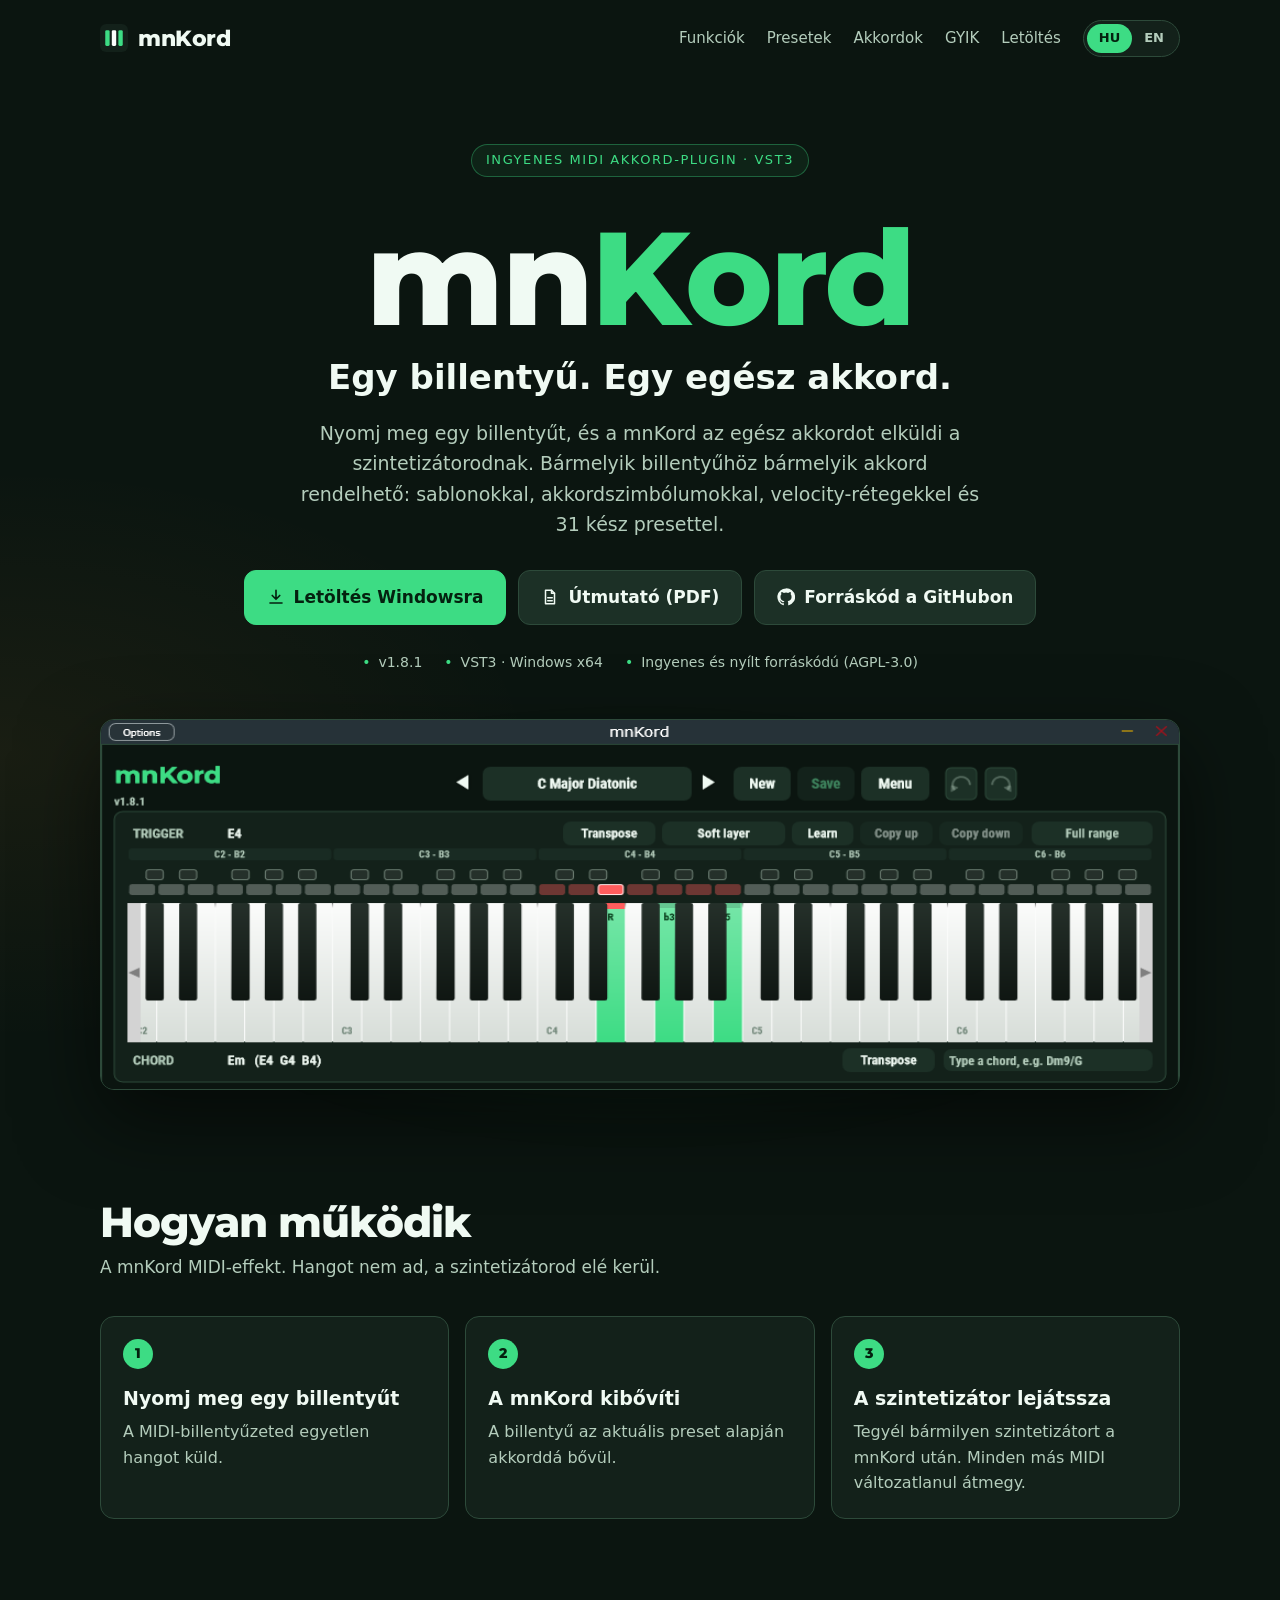
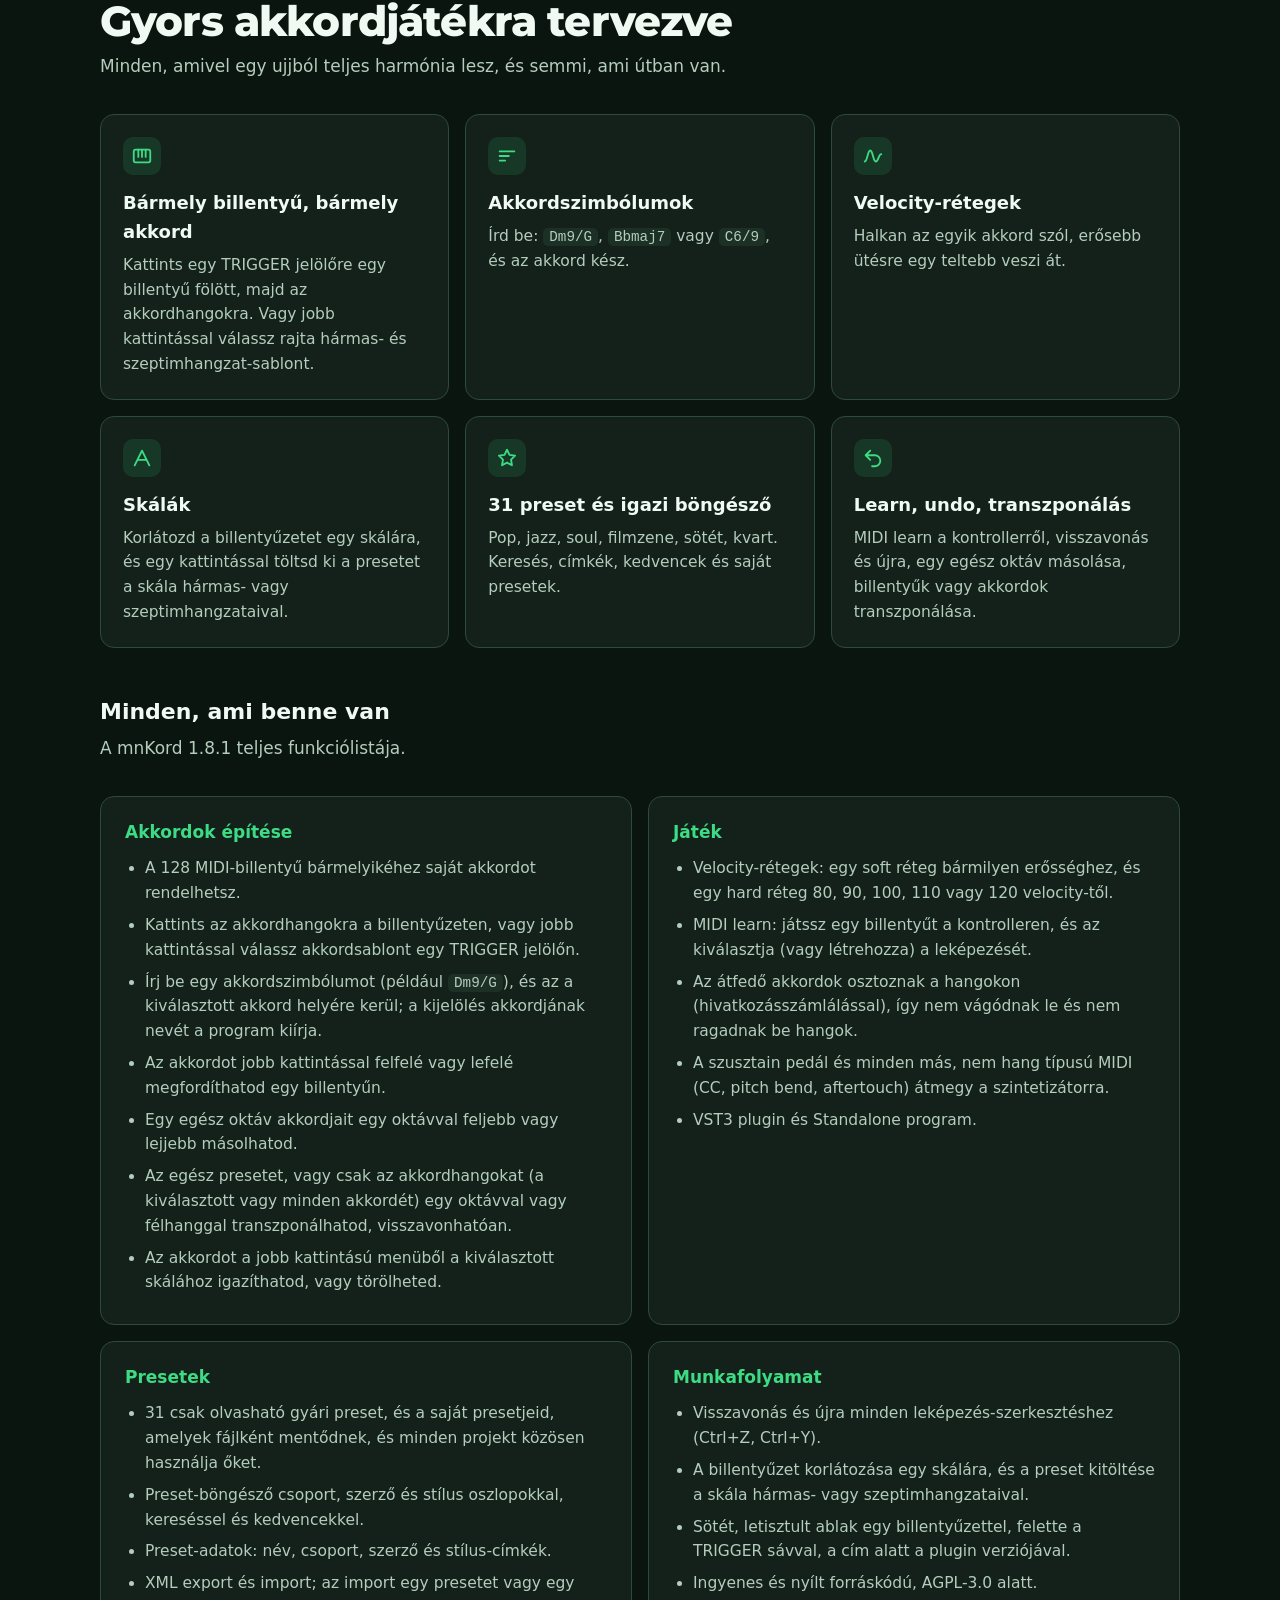
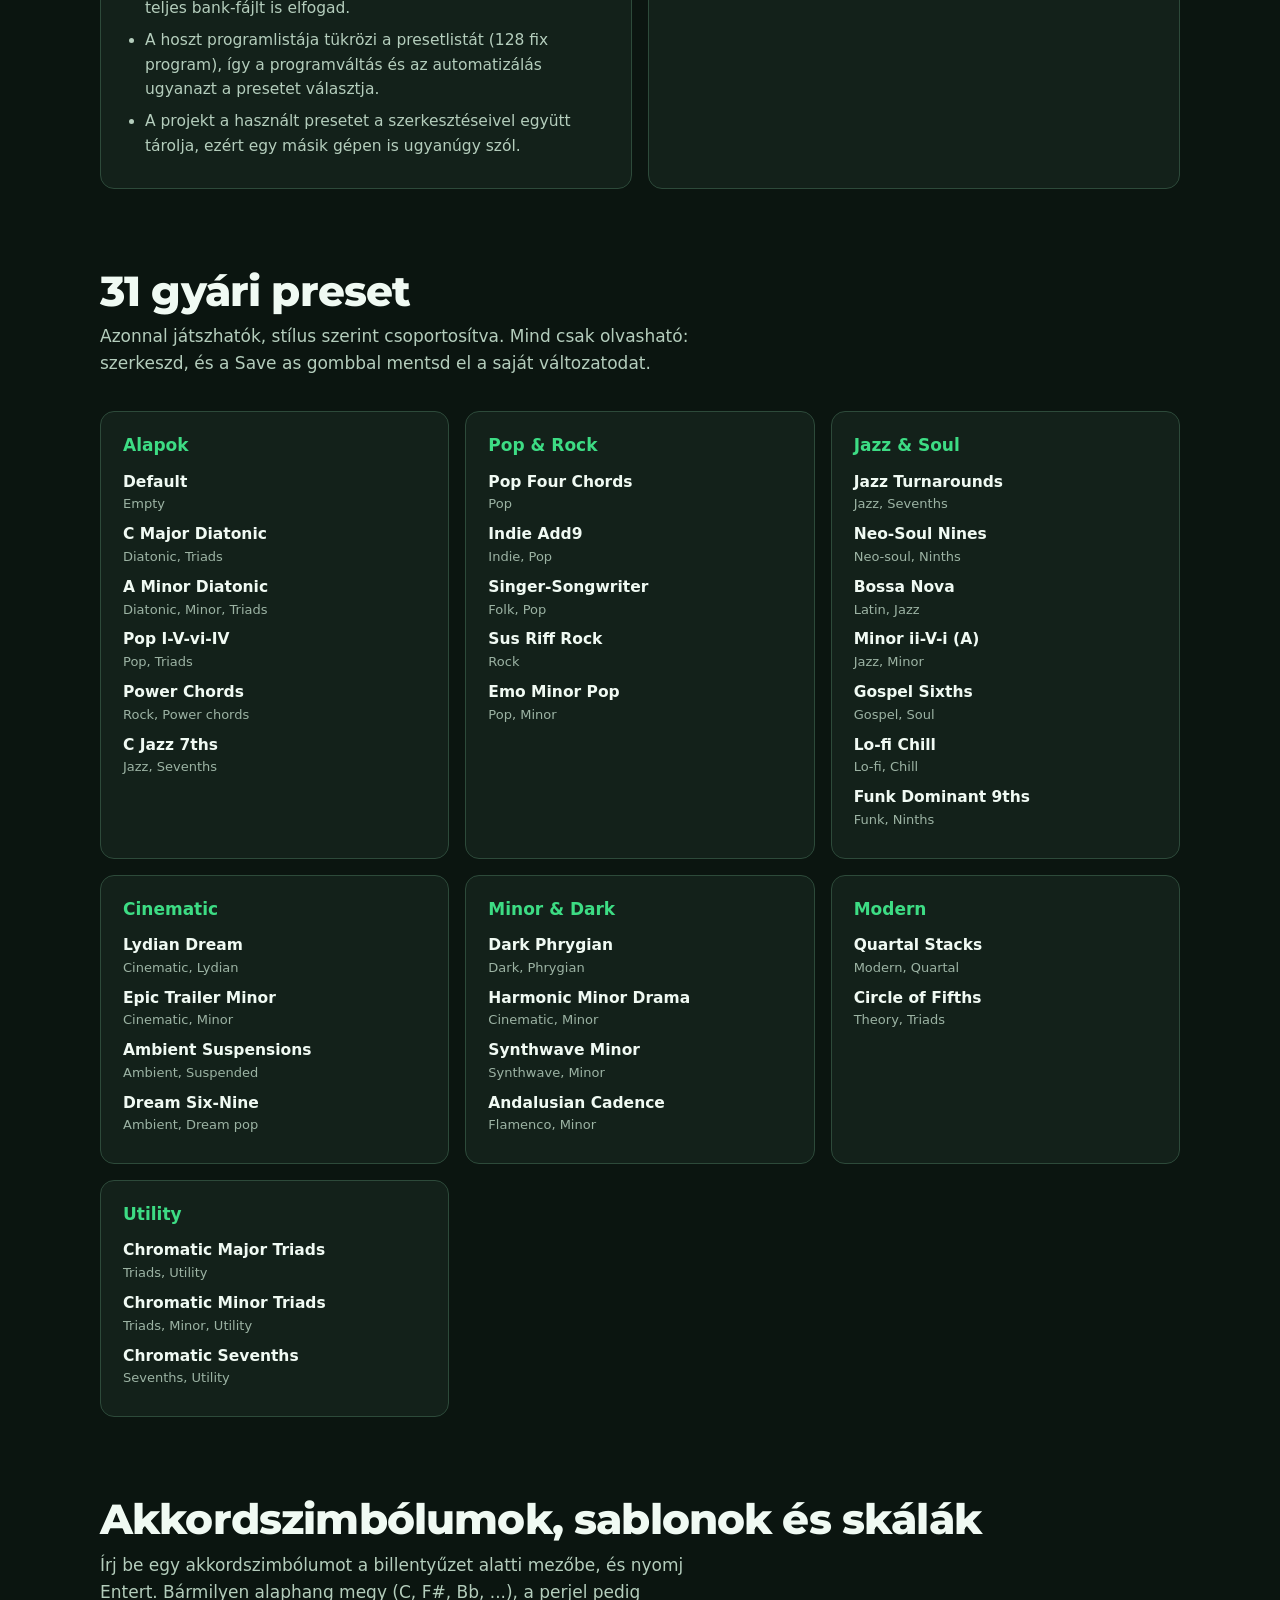
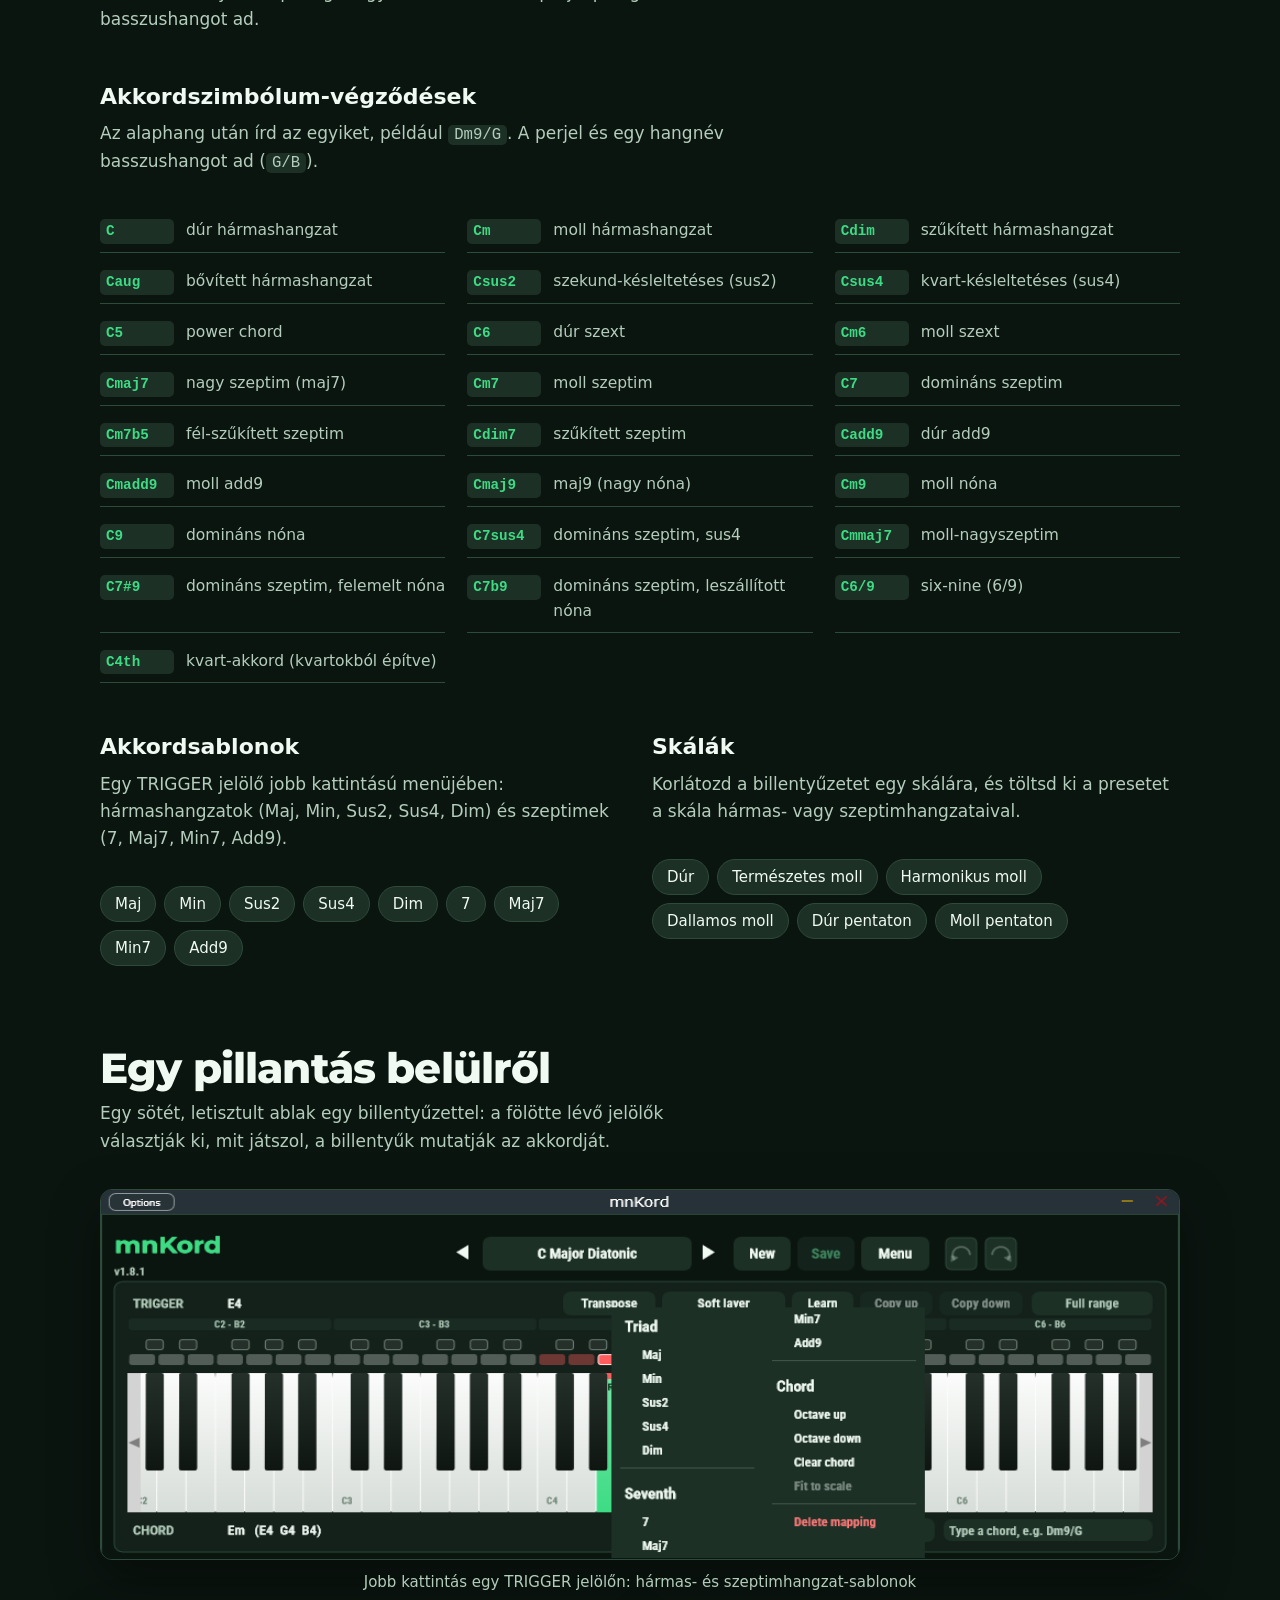
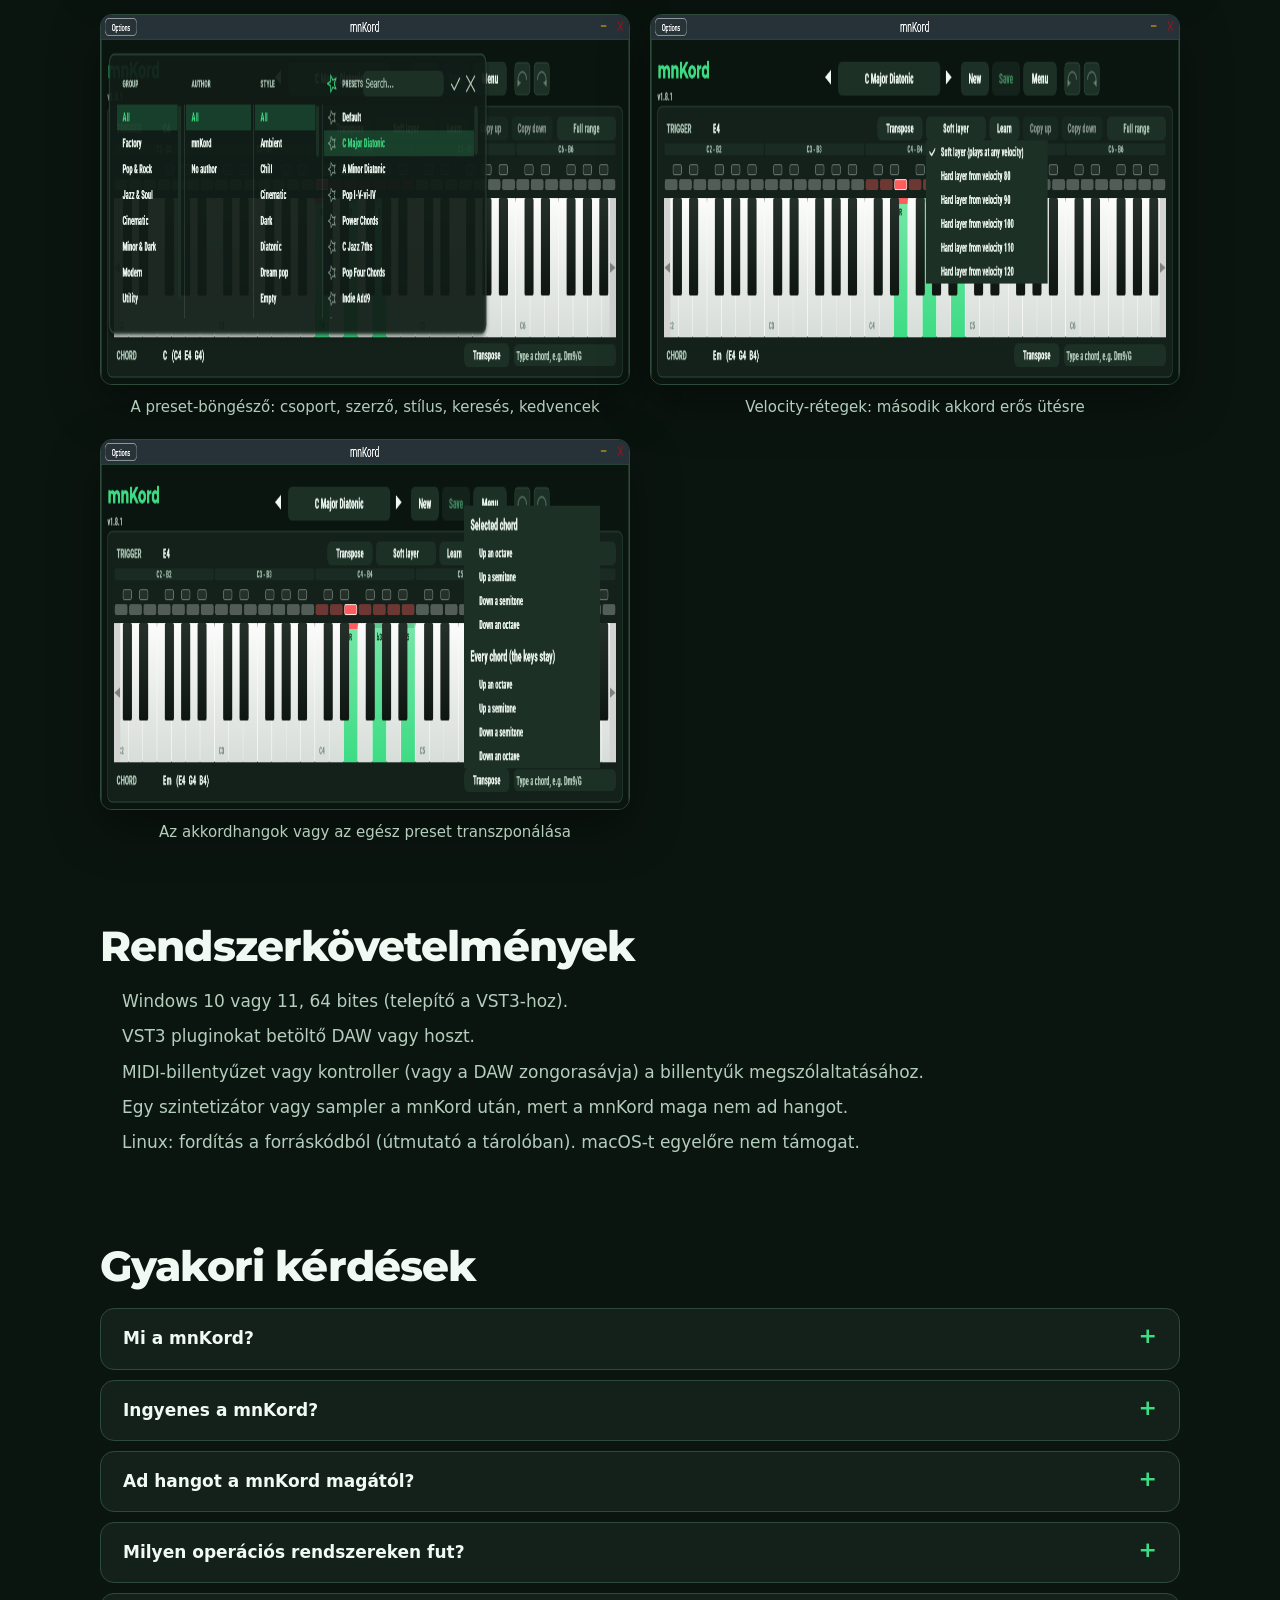
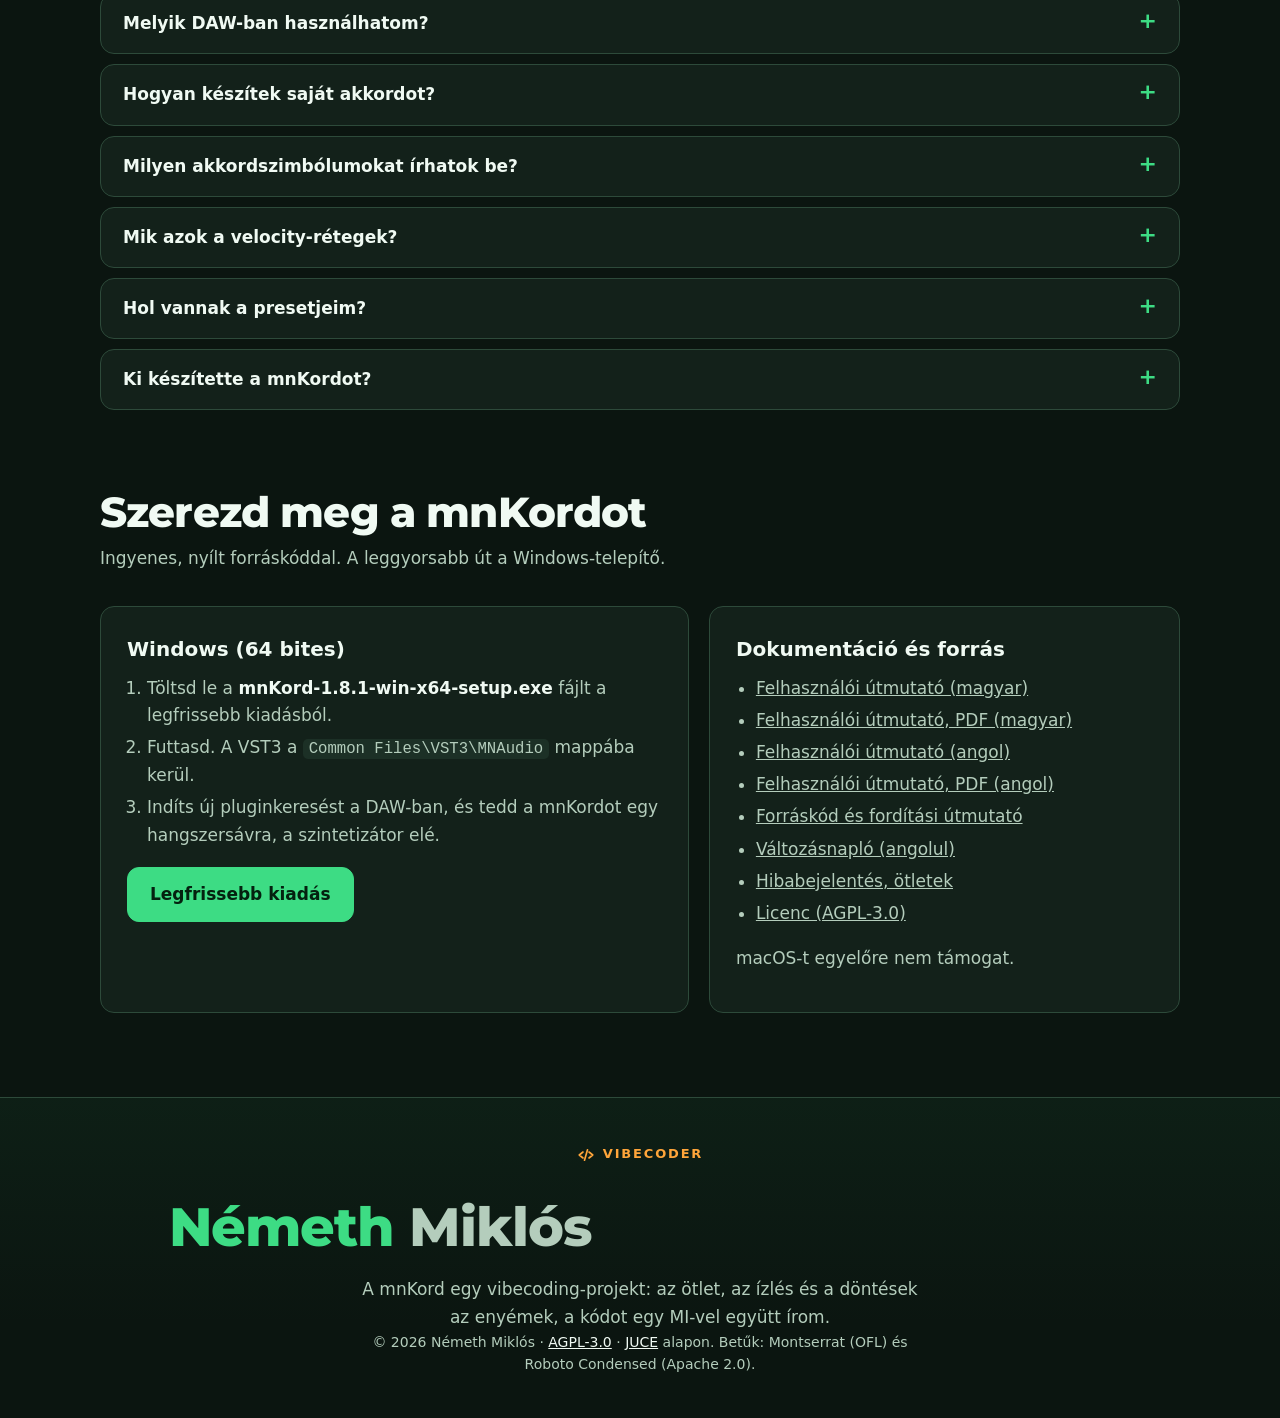
==== commit 39d7c6eb: "Screenshots, PDFs and site for 1.8.1 Co-Authored-By: Claude Opus 5.5 <noreply@anthropic.com>" ====
--- a/docs/hu/index.html
+++ b/docs/hu/index.html
@@ -235,7 +235,7 @@
    "applicationCategory": "MultimediaApplication",
    "applicationSubCategory": "MIDI effect, VST3 audio plugin",
    "operatingSystem": "Windows 10, Windows 11",
-   "softwareVersion": "1.8.0",
+   "softwareVersion": "1.8.1",
    "downloadUrl": "https://github.com/miklosnemeth/mnkord/releases/latest",
    "installUrl": "https://github.com/miklosnemeth/mnkord/releases/latest",
    "fileFormat": "application/vnd.steinberg.vst3",
@@ -400,7 +400,7 @@
         <a class="btn" href="https://github.com/miklosnemeth/mnkord"><svg viewBox="0 0 24 24" fill="currentColor" aria-hidden="true"><path d="M12 .5a11.5 11.5 0 0 0-3.64 22.41c.58.1.79-.25.79-.56v-2c-3.2.7-3.88-1.37-3.88-1.37-.52-1.33-1.28-1.69-1.28-1.69-1.04-.71.08-.7.08-.7 1.15.08 1.76 1.19 1.76 1.19 1.03 1.76 2.69 1.25 3.35.96.1-.75.4-1.25.73-1.54-2.55-.29-5.24-1.28-5.24-5.69 0-1.26.45-2.28 1.19-3.09-.12-.29-.52-1.46.11-3.05 0 0 .97-.31 3.17 1.18a11 11 0 0 1 5.78 0c2.2-1.49 3.17-1.18 3.17-1.18.63 1.59.23 2.76.11 3.05.74.81 1.19 1.83 1.19 3.09 0 4.42-2.69 5.39-5.25 5.68.41.36.78 1.06.78 2.14v3.17c0 .31.21.67.8.56A11.5 11.5 0 0 0 12 .5Z"/></svg>Forráskód a GitHubon</a>
       </div>
       <ul class="facts">
-        <li>v1.8.0</li>
+        <li>v1.8.1</li>
         <li>VST3 · Windows x64</li>
         <li>Ingyenes és nyílt forráskódú (AGPL-3.0)</li>
       </ul>
@@ -427,7 +427,7 @@
         <li class="card"><div class="ic"><svg viewBox="0 0 24 24" fill="none" stroke="currentColor" stroke-width="2" stroke-linecap="round" stroke-linejoin="round" aria-hidden="true"><path d="M9 14 4 9l5-5M4 9h10a6 6 0 0 1 0 12h-3"/></svg></div><h3>Learn, undo, transzponálás</h3><p>MIDI learn a kontrollerről, visszavonás és újra, egy egész oktáv másolása, billentyűk vagy akkordok transzponálása.</p></li>
       </ul>
       <h3 class="listh">Minden, ami benne van</h3>
-      <p class="sub">A mnKord 1.8.0 teljes funkciólistája.</p>
+      <p class="sub">A mnKord 1.8.1 teljes funkciólistája.</p>
       <div class="featlists">
         <div class="fl"><h4>Akkordok építése</h4><ul>
           <li>A 128 MIDI-billentyű bármelyikéhez saját akkordot rendelhetsz.</li>
@@ -606,7 +606,7 @@
       <p class="sub">Ingyenes, nyílt forráskóddal. A leggyorsabb út a Windows-telepítő.</p>
       <div class="get">
         <div class="box"><h3>Windows (64 bites)</h3><ol>
-          <li>Töltsd le a <strong>mnKord-1.8.0-win-x64-setup.exe</strong> fájlt a legfrissebb kiadásból.</li>
+          <li>Töltsd le a <strong>mnKord-1.8.1-win-x64-setup.exe</strong> fájlt a legfrissebb kiadásból.</li>
           <li>Futtasd. A VST3 a <code>Common Files\VST3\MNAudio</code> mappába kerül.</li>
           <li>Indíts új pluginkeresést a DAW-ban, és tedd a mnKordot egy hangszersávra, a szintetizátor elé.</li>
         </ol><a class="btn primary" href="https://github.com/miklosnemeth/mnkord/releases/latest">Legfrissebb kiadás</a></div>
